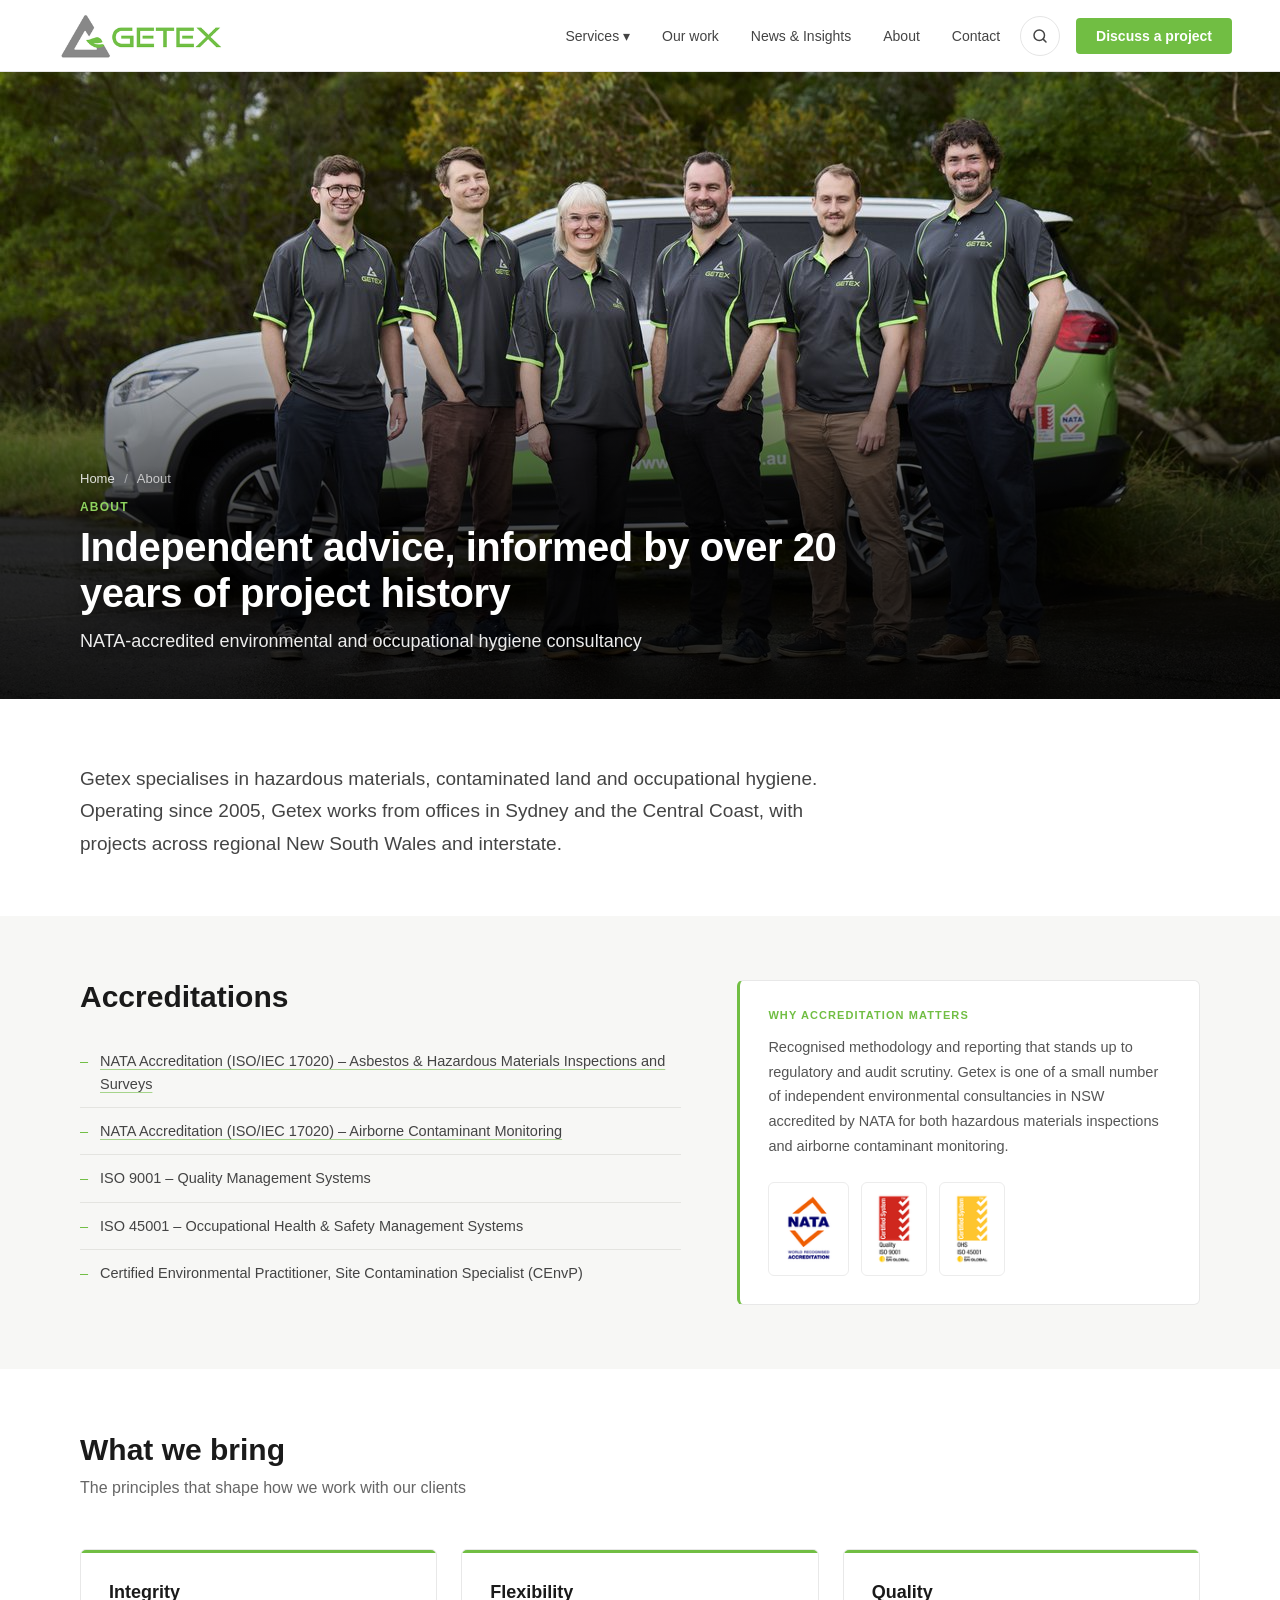
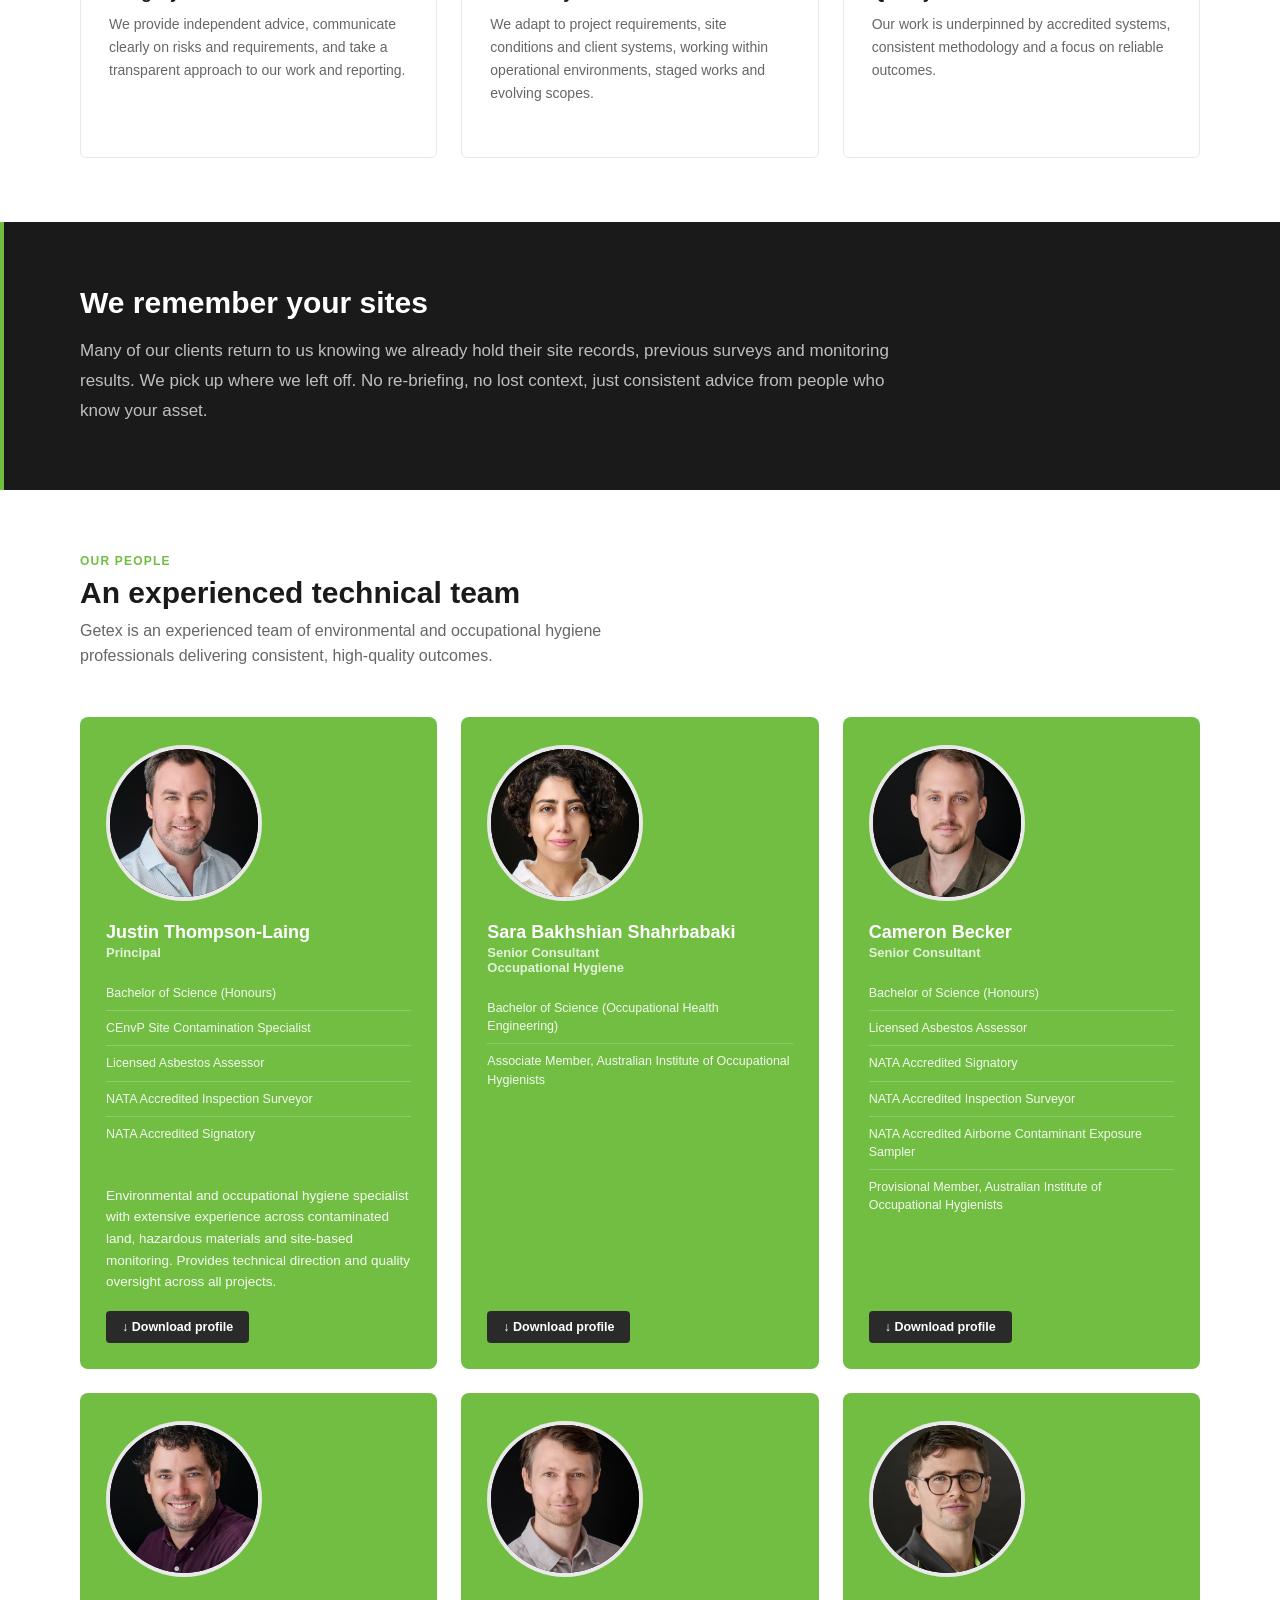
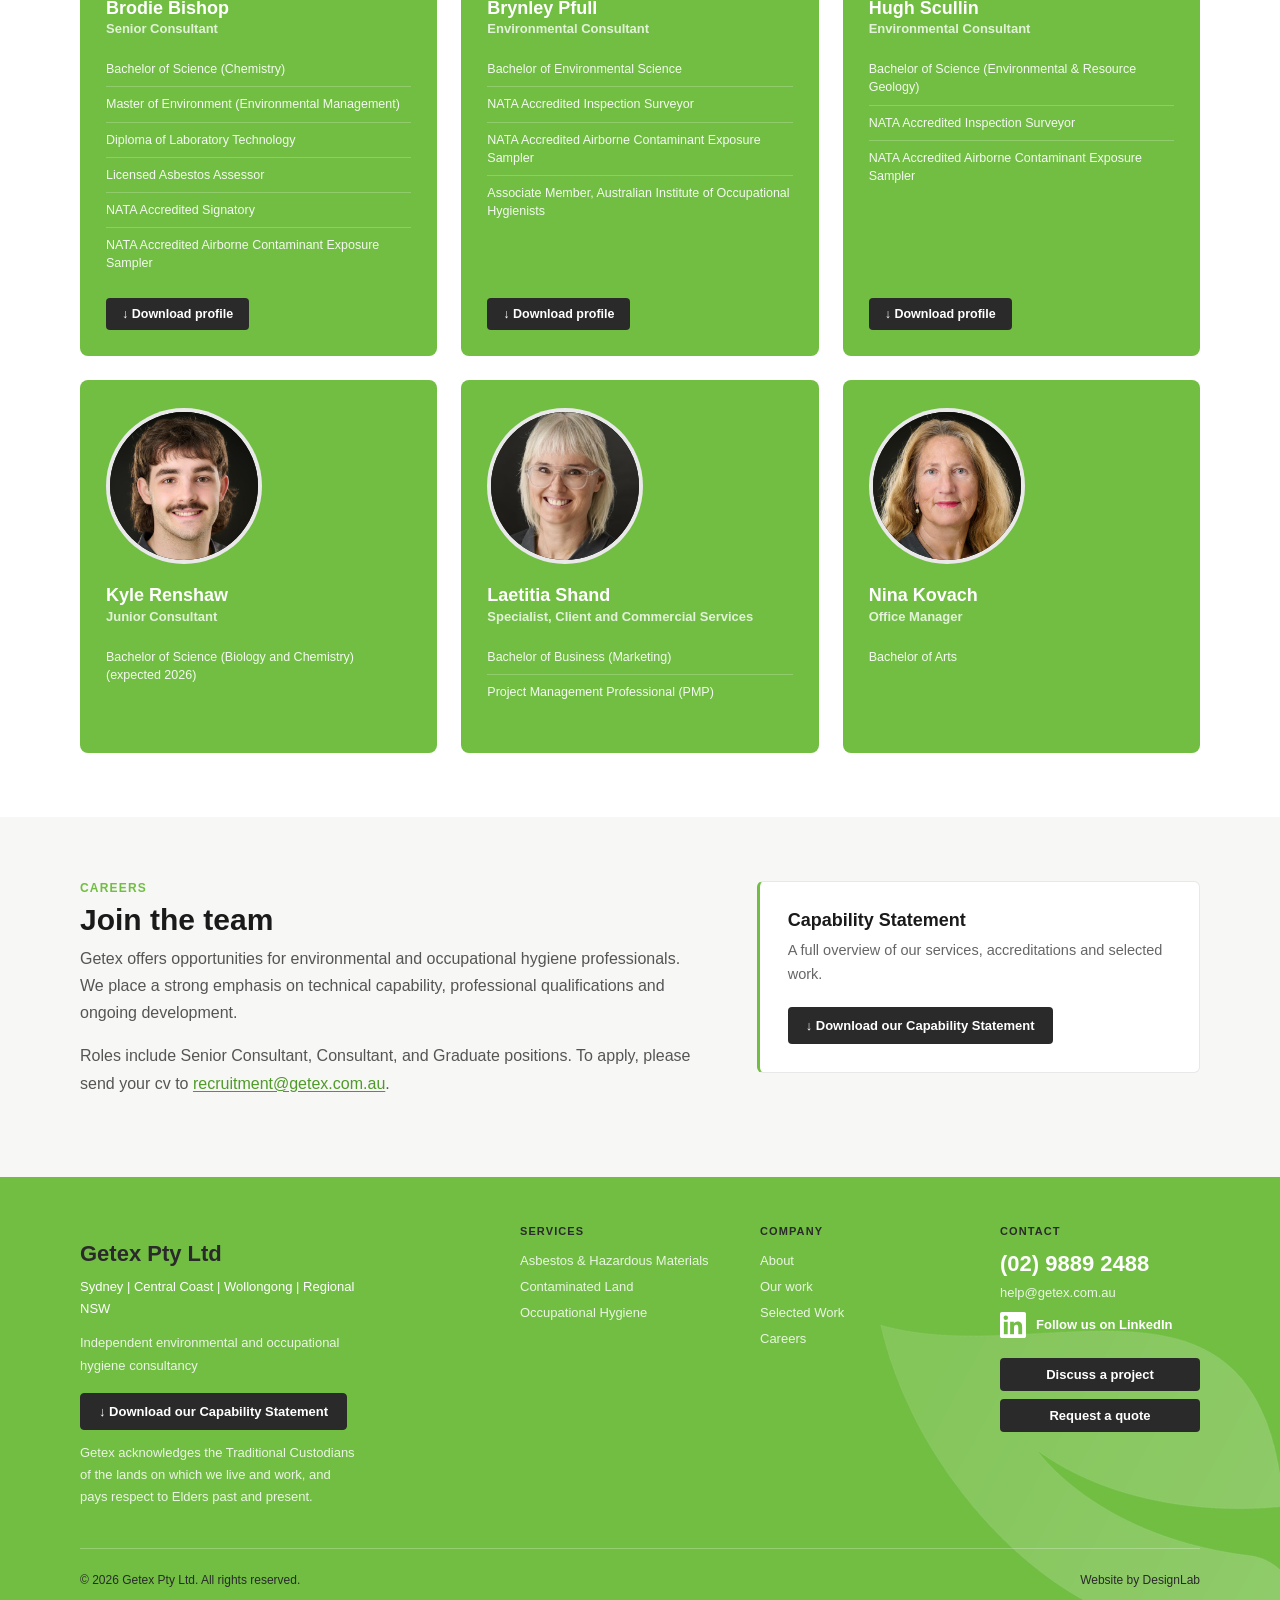
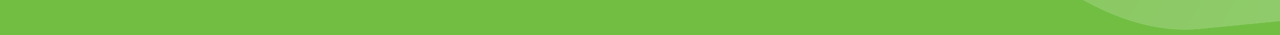
==== about/index.html @ 3c5574d6 "Rename Sectors to Our work and lead each sector with its project panels Co-Authored-By: Claude Opus " ====
<!DOCTYPE html>
<html lang="en-AU">
<head>
<meta charset="UTF-8">
<meta name="viewport" content="width=device-width, initial-scale=1.0">
<title>About Getex | Environmental Consultancy Since 2005</title>
<meta name="description" content="Getex is a NATA and ISO accredited environmental and occupational hygiene consultancy operating since 2005, with offices in Sydney and the Central Coast.">
<link rel="canonical" href="https://www.getex.com.au/about/">

<!-- GOOGLE TAG MANAGER (container per SEO Guide v2)
     NOTE: not yet present on index.html — needs adding site-wide. -->
<script>(function(w,d,s,l,i){w[l]=w[l]||[];w[l].push({'gtm.start':
new Date().getTime(),event:'gtm.js'});var f=d.getElementsByTagName(s)[0],
j=d.createElement(s),dl=l!='dataLayer'?'&l='+l:'';j.async=true;j.src=
'https://www.googletagmanager.com/gtm.js?id='+i+dl;f.parentNode.insertBefore(j,f);
})(window,document,'script','dataLayer','GTM-NHXZ4Z6D');</script>

<!-- OPEN GRAPH -->
<meta property="og:type" content="website">
<meta property="og:title" content="About Getex | Environmental Consultancy Since 2005">
<meta property="og:description" content="Getex is a NATA and ISO accredited environmental and occupational hygiene consultancy operating since 2005, with offices in Sydney and the Central Coast.">
<meta property="og:url" content="https://www.getex.com.au/about/">
<meta property="og:image" content="https://www.getex.com.au/images/about-team-og.jpg">

<link rel="stylesheet" href="../css/styles.css">

<!-- LOCALBUSINESS SCHEMA (site-wide, per SEO Guide v2) -->
<script type="application/ld+json">
{
  "@context": "https://schema.org",
  "@type": "ProfessionalService",
  "name": "Getex Pty Ltd",
  "url": "https://www.getex.com.au/",
  "telephone": "+61298892488",
  "email": "help@getex.com.au",
  "foundingDate": "2005",
  "address": {
    "@type": "PostalAddress",
    "streetAddress": "Suite G03, Building 2, Pymble Corporate Centre, 20 Bridge Street",
    "addressLocality": "Pymble",
    "addressRegion": "NSW",
    "postalCode": "2073",
    "addressCountry": "AU"
  },
  "areaServed": ["Sydney", "Central Coast", "Wollongong", "Regional NSW"]
}
</script>

<!-- BREADCRUMB SCHEMA: Home > About -->
<script type="application/ld+json">
{
  "@context": "https://schema.org",
  "@type": "BreadcrumbList",
  "itemListElement": [
    { "@type": "ListItem", "position": 1, "name": "Home", "item": "https://www.getex.com.au/" },
    { "@type": "ListItem", "position": 2, "name": "About", "item": "https://www.getex.com.au/about/" }
  ]
}
</script>

<!-- PERSON SCHEMA — Justin Thompson-Laing (required by SEO Guide v2) -->
<script type="application/ld+json">
{
  "@context": "https://schema.org",
  "@type": "Person",
  "name": "Justin Thompson-Laing",
  "jobTitle": "Principal",
  "image": "https://www.getex.com.au/images/team-justin.jpg",
  "worksFor": { "@type": "ProfessionalService", "name": "Getex Pty Ltd", "url": "https://www.getex.com.au/" },
  "url": "https://www.getex.com.au/about/#justin-thompson-laing",
  "hasCredential": [
    "Bachelor of Science (Honours)",
    "CEnvP Site Contamination Specialist",
    "Licensed Asbestos Assessor",
    "NATA Accredited Inspection Surveyor",
    "NATA Accredited Signatory"
  ]
}
</script>
</head>
<body>

<!-- GTM (noscript) -->
<noscript><iframe src="https://www.googletagmanager.com/ns.html?id=GTM-NHXZ4Z6D"
height="0" width="0" style="display:none;visibility:hidden"></iframe></noscript>

<!-- ===== NAV (reused from index.html) ===== -->
<nav>
  <div class="logo-area">
    <a href="../index.html"><img src="../images/getex-logo.png" alt="Getex" style="height:66px;width:auto;display:block;"></a>
  </div>
  <ul>
    <li class="nav-services">
      <a href="../services/">Services <span class="nav-caret" aria-hidden="true">&#9662;</span></a>
      <div class="dropdown">
        <div class="dropdown-section">
          <div class="dropdown-section-title">Asbestos &amp; Hazardous Materials</div>
          <a class="dropdown-item" href="../services/#asbestos-surveys">Asbestos surveys and registers</a>
          <a class="dropdown-item" href="../services/#licensed-asbestos-assessor">Licensed Asbestos Assessor services</a>
          <a class="dropdown-item" href="../services/#asbestos-air-monitoring">Air monitoring and clearance</a>
          <a class="dropdown-item" href="../services/#hazardous-materials-surveys">Hazardous materials surveys</a>
          <a class="dropdown-item" href="../services/#asbestos-in-soil">Asbestos in soil</a>
        </div>
        <hr class="dropdown-divider">
        <div class="dropdown-section">
          <div class="dropdown-section-title">Contaminated Land</div>
          <a class="dropdown-item" href="../services/#site-investigations">Preliminary and Detailed Site Investigations (PSI/DSI)</a>
          <a class="dropdown-item" href="../services/#site-contamination-assessments">Site contamination assessments</a>
          <a class="dropdown-item" href="../services/#waste-classification">Waste classification</a>
          <a class="dropdown-item" href="../services/#remedial-action-plans">Remedial Action Plans</a>
          <a class="dropdown-item" href="../services/#ust-removal-validation">Underground storage tank (UST) removal validation</a>
        </div>
        <hr class="dropdown-divider">
        <div class="dropdown-section">
          <div class="dropdown-section-title">Occupational Hygiene</div>
          <a class="dropdown-item" href="../services/#exposure-monitoring">Occupational exposure monitoring</a>
          <a class="dropdown-item" href="../services/#silica-dust-monitoring">Silica dust monitoring</a>
          <a class="dropdown-item" href="../services/#air-quality-assessments">Air quality assessments</a>
          <a class="dropdown-item" href="../services/#mould-investigations">Mould investigations</a>
          <a class="dropdown-item" href="../services/#noise-assessment">Noise assessment</a>
          <a class="dropdown-item" href="../services/#lighting-assessment">Lighting assessment</a>
        </div>
        <hr class="dropdown-divider">
        <div class="dropdown-section">
          <a class="dropdown-section-title dropdown-section-link" href="../services/#training">Training</a>
        </div>
      </div>
    </li>
    <li><a href="../sectors/">Our work</a></li>
    <li><a href="../news/">News &amp; Insights</a></li><!-- TODO: not in Draft 3 site structure -->
    <li><a href="index.html" aria-current="page">About</a></li>
    <li><a href="../contact/">Contact</a></li><!-- TODO: page not yet built -->
  </ul>
  <button type="button" class="nav-search-btn" aria-label="Search the site" aria-controls="site-search" aria-expanded="false">
    <svg viewBox="0 0 24 24" aria-hidden="true"><circle cx="11" cy="11" r="7"/><path d="m20 20-3.5-3.5"/></svg>
  </button>
  <a href="../contact/" class="nav-cta">Discuss a project</a>
</nav>

<!-- ===== HEADER — the Getex team with a branded vehicle, heading overlaid.
     The six faces run across the middle of the shot, so the heading sits in
     the lower-left over a dark gradient (legs and car park), clear of faces.
     On phones the band is too short for text, so the heading drops beneath it. -->
<header class="hero-band hero-band--team">
  <img src="../images/about-team-1920.jpg"
       srcset="../images/about-team-800.jpg 800w, ../images/about-team-1280.jpg 1280w, ../images/about-team-1920.jpg 1920w, ../images/about-team-2880.jpg 2880w"
       sizes="100vw" width="2880" height="1411" fetchpriority="high"
       alt="The Getex team of six in branded polo shirts, standing in front of a Getex vehicle">
  <div class="hero-band-text">
    <nav class="breadcrumb" aria-label="Breadcrumb">
      <a href="../index.html">Home</a> <span aria-hidden="true">/</span> <span aria-current="page">About</span>
    </nav>
    <div class="section-label">About</div>
    <h1>Independent advice, informed by over 20 years of project history</h1>
    <p>NATA-accredited environmental and occupational hygiene consultancy</p>
  </div>
</header>

<!-- ===== INTRO ===== -->
<section class="about-intro">
  <div class="about-intro-inner">
    <p>Getex specialises in hazardous materials, contaminated land and occupational hygiene. Operating since 2005, Getex works from offices in Sydney and the Central Coast, with projects across regional New South Wales and interstate.</p>
  </div>
</section>

<!-- ===== ACCREDITATIONS ===== -->
<section class="accred-detail" id="accreditations">
  <div class="accred-detail-inner">
    <div class="accred-detail-left">
      <h2 class="section-title">Accreditations</h2>
      <ul class="accred-list">
        <li><a href="https://nata.com.au/accredited-organisation/getex-pty-limited-15404-22310/" target="_blank" rel="noopener" aria-label="NATA Accreditation (ISO/IEC 17020), Asbestos and Hazardous Materials Inspections and Surveys: view our NATA register entry (opens in a new tab)">NATA Accreditation (ISO/IEC 17020) &ndash; Asbestos &amp; Hazardous Materials Inspections and Surveys</a></li>
        <li><a href="https://nata.com.au/accredited-organisation/getex-pty-limited-15404-22310/" target="_blank" rel="noopener" aria-label="NATA Accreditation (ISO/IEC 17020), Airborne Contaminant Monitoring: view our NATA register entry (opens in a new tab)">NATA Accreditation (ISO/IEC 17020) &ndash; Airborne Contaminant Monitoring</a></li>
        <li>ISO 9001 &ndash; Quality Management Systems</li>
        <li>ISO 45001 &ndash; Occupational Health &amp; Safety Management Systems</li>
        <li>Certified Environmental Practitioner, Site Contamination Specialist (CEnvP)</li>
      </ul>
    </div>
    <aside class="accred-detail-right">
      <h3>Why accreditation matters</h3>
      <p>Recognised methodology and reporting that stands up to regulatory and audit scrutiny. Getex is one of a small number of independent environmental consultancies in NSW accredited by NATA for both hazardous materials inspections and airborne contaminant monitoring.</p>
      <div class="accred-detail-logos">
        <a href="https://nata.com.au/accredited-organisation/getex-pty-limited-15404-22310/" target="_blank" rel="noopener" class="accred-logo-tile" aria-label="View Getex on the NATA register of accredited organisations (opens in a new tab)"><img src="../images/accred-nata.png" alt="NATA World Recognised Accreditation"></a>
        <div class="accred-logo-tile"><img src="../images/accred-iso9001.png" alt="ISO 9001 Quality Management Certified System"></div>
        <div class="accred-logo-tile"><img src="../images/accred-iso45001.png" alt="ISO 45001 OHS Management Certified System"></div>
      </div>
    </aside>
  </div>
</section>

<!-- ===== WHAT WE BRING =====
     Reuses the homepage .service-card pattern (green top rule). -->
<section class="services-strip" id="what-we-bring">
  <h2 class="section-title">What we bring</h2>
  <p class="section-sub">The principles that shape how we work with our clients</p>
  <div class="services-grid">
    <div class="service-card">
      <h3>Integrity</h3>
      <p>We provide independent advice, communicate clearly on risks and requirements, and take a transparent approach to our work and reporting.</p>
    </div>
    <div class="service-card">
      <h3>Flexibility</h3>
      <p>We adapt to project requirements, site conditions and client systems, working within operational environments, staged works and evolving scopes.</p>
    </div>
    <div class="service-card">
      <h3>Quality</h3>
      <p>Our work is underpinned by accredited systems, consistent methodology and a focus on reliable outcomes.</p>
    </div>
  </div>
</section>

<!-- ===== WE REMEMBER YOUR SITES — feature band ===== -->
<section class="feature-band">
  <div class="feature-band-inner">
    <h2>We remember your sites</h2>
    <p>Many of our clients return to us knowing we already hold their site records, previous surveys and monitoring results. We pick up where we left off. No re-briefing, no lost context, just consistent advice from people who know your asset.</p>
  </div>
</section>

<!-- ===== OUR PEOPLE =====
     Single 3-column grid, two rows of three. Group headings removed:
     each card's role line carries that information, and this matches the
     Capability Statement's layout (pp.8-9), which runs the same six people
     in the same order. `grid-auto-rows: 1fr` keeps both rows equal height,
     and the profile button is pinned to the card foot. -->
<section class="people" id="our-people">
  <div class="section-label">Our people</div>
  <h2 class="section-title">An experienced technical team</h2>
  <p class="section-sub">Getex is an experienced team of environmental and occupational hygiene professionals delivering consistent, high-quality outcomes.</p>

  <div class="people-grid">

    <article class="person-card" id="justin-thompson-laing">
      <img class="person-photo" src="../images/team-justin.jpg" alt="Justin Thompson-Laing, Principal at Getex">
      <div class="person-name">Justin Thompson-Laing</div>
      <div class="person-role">Principal</div>
      <ul class="person-creds">
        <li>Bachelor of Science (Honours)</li>
        <li>CEnvP Site Contamination Specialist</li>
        <li>Licensed Asbestos Assessor</li>
        <li>NATA Accredited Inspection Surveyor</li>
        <li>NATA Accredited Signatory</li>
      </ul>
      <p class="person-bio">Environmental and occupational hygiene specialist with extensive experience across contaminated land, hazardous materials and site-based monitoring. Provides technical direction and quality oversight across all projects.</p>
      <a href="../downloads/Getex-Profile-Justin-Thompson-Laing.pdf" class="person-link" target="_blank" rel="noopener" aria-label="Download Justin Thompson-Laing's profile (PDF, 548 KB)">&#8595; Download profile</a>
    </article>

    <article class="person-card">
      <img class="person-photo" src="../images/team-sara.jpg" alt="Sara Bakhshian Shahrbabaki, Senior Consultant at Getex">
      <div class="person-name">Sara Bakhshian Shahrbabaki</div>
      <div class="person-role">Senior Consultant<br>Occupational Hygiene</div>
      <ul class="person-creds">
        <li>Bachelor of Science (Occupational Health Engineering)</li>
        <li>Associate Member, Australian Institute of Occupational Hygienists</li>
      </ul>
      <a href="../downloads/Getex-Profile-Sara-Bakhshian-Shahrbabaki.pdf" class="person-link" target="_blank" rel="noopener" aria-label="Download Sara Bakhshian Shahrbabaki's profile (PDF, 577 KB)">&#8595; Download profile</a>
    </article>

    <article class="person-card">
      <img class="person-photo" src="../images/team-cameron.jpg" alt="Cameron Becker, Senior Consultant at Getex">
      <div class="person-name">Cameron Becker</div>
      <div class="person-role">Senior Consultant</div>
      <ul class="person-creds">
        <li>Bachelor of Science (Honours)</li>
        <li>Licensed Asbestos Assessor</li>
        <li>NATA Accredited Signatory</li>
        <li>NATA Accredited Inspection Surveyor</li>
        <li>NATA Accredited Airborne Contaminant Exposure Sampler</li>
        <li>Provisional Member, Australian Institute of Occupational Hygienists</li>
      </ul>
      <a href="../downloads/Getex-Profile-Cameron-Becker.pdf" class="person-link" target="_blank" rel="noopener" aria-label="Download Cameron Becker's profile (PDF, 601 KB)">&#8595; Download profile</a>
    </article>

    <article class="person-card">
      <img class="person-photo" src="../images/team-brodie.jpg" alt="Brodie Bishop, Senior Consultant at Getex">
      <div class="person-name">Brodie Bishop</div>
      <div class="person-role">Senior Consultant</div>
      <ul class="person-creds">
        <li>Bachelor of Science (Chemistry)</li>
        <li>Master of Environment (Environmental Management)</li>
        <li>Diploma of Laboratory Technology</li>
        <li>Licensed Asbestos Assessor</li>
        <li>NATA Accredited Signatory</li>
        <li>NATA Accredited Airborne Contaminant Exposure Sampler</li>
      </ul>
      <a href="../downloads/Getex-Profile-Brodie-Bishop.pdf" class="person-link" target="_blank" rel="noopener" aria-label="Download Brodie Bishop's profile (PDF, 1,884 KB)">&#8595; Download profile</a>
    </article>

    <article class="person-card">
      <img class="person-photo" src="../images/team-brynley.jpg" alt="Brynley Pfull, Environmental Consultant at Getex">
      <div class="person-name">Brynley Pfull</div>
      <div class="person-role">Environmental Consultant</div>
      <ul class="person-creds">
        <li>Bachelor of Environmental Science</li>
        <li>NATA Accredited Inspection Surveyor</li>
        <li>NATA Accredited Airborne Contaminant Exposure Sampler</li>
        <li>Associate Member, Australian Institute of Occupational Hygienists</li>
      </ul>
      <a href="../downloads/Getex-Profile-Brynley-Pfull.pdf" class="person-link" target="_blank" rel="noopener" aria-label="Download Brynley Pfull's profile (PDF, 769 KB)">&#8595; Download profile</a>
    </article>

    <article class="person-card">
      <img class="person-photo" src="../images/team-hugh.jpg" alt="Hugh Scullin, Environmental Consultant at Getex">
      <div class="person-name">Hugh Scullin</div>
      <div class="person-role">Environmental Consultant</div>
      <ul class="person-creds">
        <li>Bachelor of Science (Environmental &amp; Resource Geology)</li>
        <li>NATA Accredited Inspection Surveyor</li>
        <li>NATA Accredited Airborne Contaminant Exposure Sampler</li>
      </ul>
      <a href="../downloads/Getex-Profile-Hugh-Scullin.pdf" class="person-link" target="_blank" rel="noopener" aria-label="Download Hugh Scullin's profile (PDF, 657 KB)">&#8595; Download profile</a>
    </article>

    <article class="person-card">
      <img class="person-photo" src="../images/team-kyle.jpg" alt="Kyle Renshaw, Junior Consultant at Getex">
      <div class="person-name">Kyle Renshaw</div>
      <div class="person-role">Junior Consultant</div>
      <ul class="person-creds">
        <li>Bachelor of Science (Biology and Chemistry) (expected 2026)</li>
      </ul>
    </article>

    <article class="person-card">
      <img class="person-photo" src="../images/team-laetitia.jpg" alt="Laetitia Shand, Specialist, Client and Commercial Services at Getex">
      <div class="person-name">Laetitia Shand</div>
      <div class="person-role">Specialist, Client and Commercial Services</div>
      <ul class="person-creds">
        <li>Bachelor of Business (Marketing)</li>
        <li>Project Management Professional (PMP)</li>
      </ul>
    </article>

    <article class="person-card">
      <img class="person-photo" src="../images/team-nina.jpg" alt="Nina Kovach, Office Manager at Getex">
      <div class="person-name">Nina Kovach</div>
      <div class="person-role">Office Manager</div>
      <ul class="person-creds">
        <li>Bachelor of Arts</li>
      </ul>
    </article>

  </div>
</section>

<!-- ===== CAREERS ===== -->
<section class="careers" id="careers">
  <div class="careers-inner">
    <div class="careers-left">
      <div class="section-label">Careers</div>
      <h2 class="section-title">Join the team</h2>
      <p>Getex offers opportunities for environmental and occupational hygiene professionals. We place a strong emphasis on technical capability, professional qualifications and ongoing development.</p>
      <p>Roles include Senior Consultant, Consultant, and Graduate positions. To apply, please send your cv to <a href="mailto:recruitment@getex.com.au" class="inline-link">recruitment@getex.com.au</a>.</p>
    </div>
    <aside class="careers-right">
      <h3>Capability Statement</h3>
      <p>A full overview of our services, accreditations and selected work.</p>
      <a href="../downloads/Getex-Capability-Statement-2026.pdf" target="_blank" rel="noopener"
         class="btn-dark" aria-label="Download our Capability Statement (PDF, 2.4 MB)">&#8595; Download our Capability Statement</a>
    </aside>
  </div>
</section>

<!-- ===== FOOTER (reused from index.html — Hero B, with leaf motif) ===== -->
<footer>
  <img src="../images/leaf-motif.png" alt="" style="position:absolute;bottom:-80px;right:-60px;width:520px;height:auto;opacity:0.25;pointer-events:none;transform:rotate(-8deg);z-index:0;">
  <div class="footer-inner" style="position:relative;z-index:1;">
    <div class="footer-brand">
      <p style="margin-top:10px;"><strong style="color:#2a2a2a;font-weight:700;font-size:22px;">Getex Pty Ltd</strong></p>
      <p style="margin-top:4px;font-size:13px;color:#fff;">Sydney | Central Coast | Wollongong | Regional NSW</p>
      <p style="margin-top:12px;font-size:13px;color:rgba(255,255,255,0.85);">Independent environmental and occupational hygiene consultancy</p>
      <a href="../downloads/Getex-Capability-Statement-2026.pdf" target="_blank" rel="noopener" aria-label="Download our Capability Statement (PDF, 2.4 MB)" style="display:inline-block;margin-top:16px;background:#2a2a2a;border:1px solid #2a2a2a;color:#fff;font-size:13px;font-weight:600;padding:10px 18px;border-radius:4px;text-decoration:none;">&#8595; Download our Capability Statement</a>
      <p style="margin-top:12px;font-size:13px;color:rgba(255,255,255,0.85);">Getex acknowledges the Traditional Custodians of the lands on which we live and work, and pays respect to Elders past and present.</p>
    </div>
    <div>
      <h5>Services</h5>
      <ul>
        <li><a href="../services/#asbestos">Asbestos &amp; Hazardous Materials</a></li>
        <li><a href="../services/#contaminated-land">Contaminated Land</a></li>
        <li><a href="../services/#occupational-hygiene">Occupational Hygiene</a></li>
      </ul>
    </div>
    <div>
      <h5>Company</h5>
      <ul>
        <li><a href="index.html">About</a></li>
        <li><a href="../sectors/">Our work</a></li>
        <li><a href="../index.html#selected-work">Selected Work</a></li>
        <li><a href="#careers">Careers</a></li>
      </ul>
    </div>
    <div>
      <h5>Contact</h5>
      <a href="tel:+61298892488" style="display:block;font-size:22px;font-weight:700;color:#fff;text-decoration:none;margin-bottom:8px;">(02) 9889 2488</a>
      <a href="mailto:help@getex.com.au" style="display:block;font-size:13px;color:rgba(255,255,255,0.85);text-decoration:none;margin-bottom:12px;">help@getex.com.au</a>
      <a class="footer-social" href="https://www.linkedin.com/company/getex-pty-ltd-aus/" target="_blank" rel="noopener" aria-label="Getex on LinkedIn (opens in a new tab)">
        <svg viewBox="0 0 24 24" aria-hidden="true"><path d="M20.45 20.45h-3.55v-5.57c0-1.33-.03-3.04-1.85-3.04-1.85 0-2.14 1.45-2.14 2.94v5.67H9.35V9h3.41v1.56h.05c.48-.9 1.64-1.85 3.37-1.85 3.6 0 4.27 2.37 4.27 5.46v6.28zM5.34 7.43a2.06 2.06 0 1 1 0-4.12 2.06 2.06 0 0 1 0 4.12zM7.12 20.45H3.56V9h3.56v11.45zM22.22 0H1.77C.79 0 0 .77 0 1.73v20.54C0 23.23.79 24 1.77 24h20.45c.98 0 1.78-.77 1.78-1.73V1.73C24 .77 23.2 0 22.22 0z"/></svg>
        <span>Follow us on LinkedIn</span>
      </a>
      <div style="display:flex;flex-direction:column;gap:8px;">
        <a href="../contact/" style="display:inline-block;background:#2a2a2a;color:#fff;font-size:13px;font-weight:600;padding:9px 16px;border-radius:4px;text-decoration:none;text-align:center;">Discuss a project</a>
        <a href="../contact/" style="display:inline-block;background:#2a2a2a;color:#fff;font-size:13px;font-weight:600;padding:9px 16px;border-radius:4px;text-decoration:none;text-align:center;">Request a quote</a>
      </div>
    </div>
  </div>
  <div class="footer-bottom">
    <p>&copy; 2026 Getex Pty Ltd. All rights reserved.</p>
    <p>Website by DesignLab</p>
  </div>
</footer>

<script src="../js/nav.js"></script>
<script src="../js/search-index.js"></script>
<script src="../js/search.js"></script>
</body>
</html>
---- css/styles.css ----
* { margin: 0; padding: 0; box-sizing: border-box; }
body { font-family: -apple-system, BlinkMacSystemFont, 'Segoe UI', Arial, sans-serif; background: #f5f5f5; color: #1a1a1a; }

/* NAV */
nav { background: #fff; border-bottom: 1px solid #e5e5e5; padding: 0 48px; display: flex; align-items: center; justify-content: space-between; height: 72px; position: sticky; top: 0; z-index: 100; }
.logo-area { display: flex; align-items: center; gap: 10px; }

nav ul { display: flex; gap: 32px; list-style: none; margin-left: auto; margin-right: 40px; }
nav ul li a { font-size: 14px; color: #444; text-decoration: none; font-weight: 500; }
nav ul li a:hover { color: #71BE43; }
.nav-cta { background: #71BE43; color: #fff; padding: 10px 20px; border-radius: 4px; font-size: 14px; font-weight: 600; text-decoration: none; }
.nav-services { position: relative; }
.nav-services:hover .dropdown { display: block; }
.dropdown { display: none; position: absolute; top: 100%; left: 0; background: #fff; border: 1px solid #e5e5e5; border-radius: 4px; padding: 16px 0; min-width: 340px; box-shadow: 0 8px 24px rgba(0,0,0,0.08); z-index: 200; }
.dropdown-section { padding: 4px 0; }
.dropdown-section-title { font-size: 11px; font-weight: 700; color: #71BE43; text-transform: uppercase; letter-spacing: 0.08em; padding: 8px 20px 4px; }
.dropdown-item { display: block; font-size: 13px; color: #555; padding: 5px 20px 5px 28px; text-decoration: none; }
.dropdown-item:hover { color: #71BE43; background: #f7fdf2; }
.dropdown-divider { border: none; border-top: 1px solid #f0f0f0; margin: 6px 0; }

/* HERO */
.hero { position: relative; height: 580px; overflow: hidden; }
.hero-img { width: 100%; height: 100%; object-fit: cover; object-position: center 55%; }
.hero-overlay { position: absolute; inset: 0; background: linear-gradient(to right, rgba(0,0,0,0.58) 0%, rgba(0,0,0,0.25) 60%, rgba(0,0,0,0) 100%); }
.hero-content { position: absolute; inset: 0; display: flex; flex-direction: column; justify-content: center; padding: 0 80px; max-width: 680px; }
.hero-content h1 { font-size: 40px; font-weight: 700; color: #fff; line-height: 1.2; margin-bottom: 16px; letter-spacing: -0.5px; }
.hero-content p { font-size: 17px; color: rgba(255,255,255,0.88); line-height: 1.6; margin-bottom: 32px; max-width: 480px; }
.hero-buttons { display: flex; gap: 12px; }
.btn-primary { background: #71BE43; color: #fff; padding: 14px 28px; border-radius: 4px; font-size: 15px; font-weight: 600; text-decoration: none; }
.btn-outline { border: 2px solid rgba(255,255,255,0.8); color: #fff; padding: 12px 28px; border-radius: 4px; font-size: 15px; font-weight: 600; text-decoration: none; }

/* SERVICES */
.services-strip { background: #fff; padding: 64px 80px; }
.section-label { font-size: 12px; font-weight: 700; color: #71BE43; text-transform: uppercase; letter-spacing: 0.1em; margin-bottom: 8px; }
.section-title { font-size: 30px; font-weight: 700; color: #1a1a1a; margin-bottom: 8px; }
.section-sub { font-size: 16px; color: #666; margin-bottom: 48px; max-width: 560px; line-height: 1.6; }
.services-grid { display: grid; grid-template-columns: repeat(3, 1fr); gap: 24px; }
.service-card { border: 1px solid #e8e8e8; border-radius: 6px; padding: 32px 28px; position: relative; overflow: hidden; transition: border-color 0.2s; }
.service-card:hover { border-color: #71BE43; }
.service-card::before { content: ''; position: absolute; top: 0; left: 0; right: 0; height: 3px; background: #71BE43; }
.service-icon { width: 40px; height: 40px; background: #f0fae6; border-radius: 6px; display: flex; align-items: center; justify-content: center; margin-bottom: 16px; }
.service-icon span { font-size: 20px; }
.service-card h3 { font-size: 18px; font-weight: 700; color: #1a1a1a; margin-bottom: 10px; }
.service-card p { font-size: 14px; color: #666; line-height: 1.65; margin-bottom: 20px; }
.service-list { list-style: none; padding: 0; }
.service-list li { font-size: 13px; color: #555; padding: 4px 0; padding-left: 14px; position: relative; }
.service-list li::before { content: '–'; position: absolute; left: 0; color: #71BE43; }
.asbestos-list li::before { color: #fff; }
.contaminated-list li::before { color: #fff; }
.occupational-list li::before { color: #fff; }
.service-link { display: inline-flex; align-items: center; gap: 4px; font-size: 13px; font-weight: 600; color: #71BE43; text-decoration: none; margin-top: 20px; }

/* SECTORS */
.sectors { background: #f7f7f5; padding: 64px 80px; }
.sectors-inner { display: grid; grid-template-columns: 1fr 1fr; gap: 64px; align-items: start; }
.sectors-left h2 { font-size: 30px; font-weight: 700; color: #1a1a1a; margin-bottom: 12px; }
.sectors-left p { font-size: 16px; color: #666; line-height: 1.65; margin-bottom: 32px; }
.sector-tags { display: flex; flex-direction: column; gap: 10px; }
.sector-tag { display: flex; align-items: center; gap: 12px; font-size: 15px; font-weight: 500; color: #333; padding: 14px 16px; background: #fff; border-radius: 4px; border: 1px solid #e8e8e8; }
.sector-tag span.dot { width: 8px; height: 8px; border-radius: 50%; background: #71BE43; flex-shrink: 0; }
.sectors-right { display: grid; grid-template-columns: 1fr 1fr; gap: 12px; }
.sector-photo { border-radius: 6px; overflow: hidden; }
.sector-photo img { width: 100%; height: 200px; object-fit: cover; display: block; }
.sector-photo.tall img { height: 412px; }

/* SELECTED WORK */
.work { background: #fff; padding: 64px 80px; }
.work-grid { display: grid; grid-template-columns: repeat(3, 1fr); gap: 20px; margin-top: 40px; }
.work-card { background: #f7fdf2; border-radius: 6px; padding: 24px; border-left: 3px solid #71BE43; }
.work-card .client { font-size: 15px; font-weight: 800; color: #1a1a1a; margin-bottom: 6px; line-height: 1.3; }
.work-card .client .client-project { display: block; font-size: 13px; font-weight: 600; color: #555; margin-top: 2px; }
.work-card h4 { font-size: 13px; font-weight: 600; color: #71BE43; margin-bottom: 8px; line-height: 1.4; }
.work-card p { font-size: 12.5px; color: #888; line-height: 1.6; font-weight: 400; }

/* ACCREDITATIONS */
.accred { background: #1a1a1a; padding: 48px 80px; display: flex; align-items: center; justify-content: space-between; gap: 40px; }
.accred-left { max-width: 480px; }
.accred-left h3 { font-size: 22px; font-weight: 700; color: #fff; margin-bottom: 8px; }
.accred-left p { font-size: 15px; color: rgba(255,255,255,0.65); line-height: 1.6; }
.accred-badges { display: flex; gap: 20px; align-items: center; flex-wrap: wrap; }
.accred-badge { background: rgba(255,255,255,0.08); border: 1px solid rgba(255,255,255,0.15); border-radius: 6px; padding: 12px 20px; text-align: center; }
.accred-badge .badge-title { font-size: 11px; font-weight: 700; color: #71BE43; text-transform: uppercase; letter-spacing: 0.08em; }
.accred-badge .badge-sub { font-size: 12px; color: rgba(255,255,255,0.85); margin-top: 2px; }

/* FOOTER */
footer { background: #71BE43; padding: 48px 80px; position: relative; overflow: hidden; }
.footer-inner { display: grid; grid-template-columns: 2fr 1fr 1fr 1fr; gap: 40px; }
.footer-brand p { font-size: 13px; color: rgba(255,255,255,0.5); line-height: 1.7; margin-top: 12px; max-width: 280px; }
footer h5 { font-size: 11px; font-weight: 700; color: #2a2a2a; text-transform: uppercase; letter-spacing: 0.1em; margin-bottom: 14px; }
footer ul { list-style: none; }
footer ul li { margin-bottom: 8px; }
footer ul li a { font-size: 13px; color: rgba(255,255,255,0.85); text-decoration: none; }
.footer-bottom { margin-top: 40px; padding-top: 24px; border-top: 1px solid rgba(255,255,255,0.25); display: flex; justify-content: space-between; align-items: center; position: relative; z-index: 1; }
.footer-bottom p { font-size: 12px; color: #2a2a2a; }
/* ============================================================
   INNER PAGE COMPONENTS
   Added for /services/. Reusable across Sectors, About, Contact
   and the VENM page. Uses the existing tokens only.
   ============================================================ */

/* PAGE HEADER — inner-page replacement for the homepage photo hero */
.page-header { background: #fff; padding: 56px 80px 64px; border-bottom: 1px solid #e8e8e8; }

/* Scoped reset — the global `nav {}` rule would otherwise make this a
   sticky 72px flex bar with a border. */
nav.breadcrumb { display: block; position: static; height: auto; padding: 0;
  background: none; border-bottom: none; z-index: auto; font-size: 13px;
  color: #888; margin-bottom: 24px; }
.breadcrumb a { color: #666; text-decoration: none; }
.breadcrumb a:hover { color: #71BE43; }
.breadcrumb span[aria-hidden] { margin: 0 6px; color: #ccc; }
.page-header h1 { font-size: 40px; font-weight: 700; color: #1a1a1a; line-height: 1.2; letter-spacing: -0.5px; max-width: 780px; margin-bottom: 20px; }
.page-header-intro { font-size: 17px; color: #666; line-height: 1.65; max-width: 620px; }

/* SERVICE DETAIL — one block per service; duplicate and swap content */
.service-detail { background: #fff; padding: 64px 80px; }
.service-detail.alt { background: #f7f7f5; }
.service-detail-head { max-width: 720px; margin-bottom: 40px; }
.service-detail-head h2 { font-size: 30px; font-weight: 700; color: #1a1a1a; margin-bottom: 12px; }
.service-detail-head p { font-size: 16px; color: #666; line-height: 1.65; }
.service-detail-body { display: grid; grid-template-columns: 1.6fr 1fr; gap: 48px; align-items: start; }
.service-detail-body--single { grid-template-columns: 1fr; max-width: 720px; }
.service-detail-core h3,
.service-detail-applied h3 { font-size: 11px; font-weight: 700; color: #71BE43; text-transform: uppercase; letter-spacing: 0.1em; margin-bottom: 16px; }
.service-detail-core .service-list li { font-size: 14.5px; color: #444; padding: 7px 0 7px 18px; line-height: 1.5; }
.service-detail-core .service-list li::before { content: '–'; color: #71BE43; }
/* Dropdown items link to individual bullets: clear the sticky header and flag the bullet */
.service-detail-core .service-list li[id], .service-detail[id] { scroll-margin-top: 110px; }
.service-detail-core .service-list li:target { animation: bullet-flag 2.6s cubic-bezier(0.2,0.7,0.3,1) 1; border-radius: 4px; }
@keyframes bullet-flag { 0%, 45% { background: rgba(113,190,67,0.18); box-shadow: 0 0 0 6px rgba(113,190,67,0.18); } 100% { background: rgba(113,190,67,0); box-shadow: 0 0 0 6px rgba(113,190,67,0); } }

/* "Where this is applied" — elevated surface, sits above the section ground */
.service-detail-applied { background: #f7fdf2; border: 1px solid #e2f0d6; border-left: 3px solid #71BE43; border-radius: 6px; padding: 24px 26px; }
.service-detail.alt .service-detail-applied { background: #f7fdf2; border-color: #e2f0d6; border-left-color: #71BE43; }
.service-detail-applied ul { list-style: none; }
.service-detail-applied li { font-size: 14px; color: #555; line-height: 1.55; padding: 7px 0 7px 18px; position: relative; }
.service-detail-applied li::before { content: '–'; position: absolute; left: 0; color: #71BE43; }

.inline-link { color: #4f9a28; text-decoration: underline; text-underline-offset: 2px; }
.inline-link:hover { color: #71BE43; }

/* INTERACTIVE STATES */
a:focus-visible,
button:focus-visible { outline: 2px solid #71BE43; outline-offset: 3px; border-radius: 2px; }
.nav-cta:hover,
.btn-primary:hover { background: #63a83a; }
.nav-cta:active,
.btn-primary:active { background: #588f34; }
.btn-outline:hover { background: rgba(255,255,255,0.12); }
footer ul li a:hover,
.footer-bottom a:hover { color: #fff; text-decoration: underline; }

/* ============================================================
   RESPONSIVE
   The original stylesheet had no media queries — desktop
   rendering above 1024px is unchanged by everything below.
   ============================================================ */

@media (max-width: 1024px) {
  nav { padding: 0 32px; }
  nav ul { gap: 20px; margin-right: 20px; }
  .hero-content,
  .services-strip,
  .sectors,
  .work,
  .accred,
  .page-header,
  .service-detail,
  footer { padding-left: 40px; padding-right: 40px; }
  .services-grid,
  .work-grid { grid-template-columns: repeat(2, 1fr); }
  .sectors-inner { grid-template-columns: 1fr; gap: 40px; }
  .service-detail-body { grid-template-columns: 1fr; gap: 32px; }
  .accred { flex-direction: column; align-items: flex-start; }
  .footer-inner { grid-template-columns: 1fr 1fr; gap: 32px; }
}

@media (max-width: 768px) {
  /* Logo + CTA must fit 320px without forcing the document wider than the
     viewport — the inline height:66px on the logo needs overriding. */
  nav { height: auto; padding: 12px 24px; position: static; gap: 12px; }
  nav .logo-area img { height: 44px !important; }
  nav ul { display: none; }
  .nav-cta { padding: 9px 14px; font-size: 13px; white-space: nowrap; }
  .hero { height: auto; min-height: 460px; }
  .hero-img { position: absolute; inset: 0; }
  .hero-content { position: relative; padding: 64px 24px; max-width: none; }
  .hero-overlay { background: linear-gradient(to right, rgba(0,0,0,0.72) 0%, rgba(0,0,0,0.45) 100%); }
  .hero-content h1 { font-size: 28px; }
  .hero-content p { font-size: 16px; }
  .hero-buttons { flex-wrap: wrap; }
  .services-strip,
  .sectors,
  .work,
  .accred,
  .page-header,
  .service-detail,
  footer { padding-left: 24px; padding-right: 24px; padding-top: 44px; padding-bottom: 44px; }
  .services-grid,
  .work-grid,
  .sectors-right,
  .footer-inner { grid-template-columns: 1fr; }
  .sector-photo.tall img { height: 240px; }
  .page-header h1 { font-size: 28px; }
  .section-title,
  .sectors-left h2,
  .service-detail-head h2 { font-size: 24px; }
  .footer-bottom { flex-direction: column; align-items: flex-start; gap: 8px; }
  /* Leaf motif (Hero B) — scale down so it doesn't dominate small screens */
  footer > img[src*="leaf-motif"] { width: 300px; bottom: -50px; right: -40px; }
}

/* MOTION */
@media (prefers-reduced-motion: reduce) {
  * { animation-duration: 0.01ms !important; transition-duration: 0.01ms !important; }
}

/* ============================================================
   PAGE HERO — inner-page photo header.
   Mirrors the homepage .hero treatment (cover image, left-weighted
   dark gradient, white type) at a slightly reduced height.
   Reusable across Sectors, About and Contact.
   ============================================================ */
.page-hero { position: relative; height: 580px; overflow: hidden; }
.page-hero-img { width: 100%; height: 100%; object-fit: cover; object-position: center 62%; display: block; }
.page-hero-overlay { position: absolute; inset: 0; background: linear-gradient(to right, rgba(0,0,0,0.58) 0%, rgba(0,0,0,0.25) 60%, rgba(0,0,0,0) 100%); }
.page-hero-content { position: absolute; inset: 0; display: flex; flex-direction: column; justify-content: center; padding: 0 80px; max-width: 760px; }
.page-hero h1 { font-size: 40px; font-weight: 700; color: #fff; line-height: 1.2; letter-spacing: -0.5px; margin-bottom: 16px; }
.page-hero-intro { font-size: 17px; color: rgba(255,255,255,0.88); line-height: 1.6; max-width: 560px; }

/* Breadcrumb sitting over the image — lightened for contrast */
.page-hero nav.breadcrumb { color: rgba(255,255,255,0.7); margin-bottom: 20px; }
.page-hero nav.breadcrumb a { color: rgba(255,255,255,0.85); }
.page-hero nav.breadcrumb a:hover { color: #fff; text-decoration: underline; }
.page-hero nav.breadcrumb span[aria-hidden] { color: rgba(255,255,255,0.45); }
.page-hero .section-label { color: #8fd45f; margin-bottom: 10px; }

@media (max-width: 1024px) {
  .page-hero-content { padding: 0 40px; }
}
@media (max-width: 768px) {
  .page-hero { height: auto; min-height: 400px; }
  .page-hero-img { position: absolute; inset: 0; }
  .page-hero-overlay { background: linear-gradient(to right, rgba(0,0,0,0.74) 0%, rgba(0,0,0,0.48) 100%); }
  .page-hero-content { position: relative; padding: 56px 24px; max-width: none; }
  .page-hero h1 { font-size: 28px; }
  .page-hero-intro { font-size: 16px; }
}

/* ============================================================
   ABOUT PAGE
   Palette and type inherited from the homepage. Team-card
   treatment adapted from the Capability Statement.
   ============================================================ */

/* INTRO */
.about-intro { background: #fff; padding: 64px 80px 56px; }
.about-intro-inner { max-width: 780px; }
.about-intro-inner p { font-size: 19px; color: #444; line-height: 1.7; margin-bottom: 20px; }
.about-intro-inner p:last-child { margin-bottom: 0; }

/* WE REMEMBER YOUR SITES — dark feature band, mirrors homepage .accred ground */
.feature-band { background: #1a1a1a; padding: 64px 80px; position: relative; overflow: hidden; }
.feature-band::before { content: ''; position: absolute; top: 0; left: 0; width: 4px; height: 100%; background: #71BE43; }
.feature-band-inner { max-width: 820px; }
.feature-band-inner h2 { font-size: 30px; font-weight: 700; color: #fff; margin-bottom: 16px; }
.feature-band-inner p { font-size: 17px; color: rgba(255,255,255,0.72); line-height: 1.75; }

/* ACCREDITATIONS */
.accred-detail { background: #f7f7f5; padding: 64px 80px; }
.accred-detail-inner { display: grid; grid-template-columns: 1.3fr 1fr; gap: 56px; align-items: start; }
.accred-list { list-style: none; margin-top: 24px; }
.accred-list li { font-size: 14.5px; color: #444; line-height: 1.55; padding: 12px 0 12px 20px; border-bottom: 1px solid #e4e4e0; position: relative; }
.accred-list li:last-child { border-bottom: none; }
.accred-list li::before { content: '–'; position: absolute; left: 0; color: #71BE43; }
.accred-detail-right { background: #fff; border: 1px solid #e8e8e8; border-left: 3px solid #71BE43; border-radius: 6px; padding: 28px; }
.accred-detail-right h3 { font-size: 11px; font-weight: 700; color: #71BE43; text-transform: uppercase; letter-spacing: 0.1em; margin-bottom: 14px; }
.accred-detail-right p { font-size: 14.5px; color: #555; line-height: 1.7; }
.accred-detail-logos { display: flex; gap: 12px; align-items: center; flex-wrap: wrap; margin-top: 24px; }
.accred-logo-tile { background: #fff; border: 1px solid #ececec; border-radius: 6px; padding: 10px 14px; display: flex; align-items: center; justify-content: center; }
.accred-logo-tile img { height: 72px; width: auto; display: block; }

/* OUR PEOPLE */
.people { background: #fff; padding: 64px 80px; }
.people-group { font-size: 11px; font-weight: 700; color: #71BE43; text-transform: uppercase; letter-spacing: 0.1em; margin: 40px 0 20px; padding-bottom: 10px; border-bottom: 1px solid #ececec; }
/* Two rows of three, every card the same width and height.
   `grid-auto-rows: 1fr` equalises the two row heights. */
.people-grid { display: grid; grid-template-columns: repeat(3, 1fr); gap: 24px; }

/* Person card — green ground with circular headshot, per Capability Statement */
.person-card { display: flex; flex-direction: column; background: #71BE43; border-radius: 8px; padding: 28px 26px 26px; position: relative; overflow: hidden; }
/* 156px = 1.5x the original 104px. Source images are 480px square, so this
   still has 2x retina headroom (needs 312px). */
.person-photo { width: 156px; height: 156px; border-radius: 50%; object-fit: cover; object-position: center 20%; display: block; margin-bottom: 20px; border: 4px solid rgba(255,255,255,0.9); background: #1a1a1a; }
.person-name { font-size: 18px; font-weight: 700; color: #fff; line-height: 1.25; }
.person-role { font-size: 13px; font-weight: 600; color: rgba(255,255,255,0.8); margin-top: 2px; margin-bottom: 16px; }
.person-creds { list-style: none; }
.person-creds li { font-size: 12.5px; color: rgba(255,255,255,0.92); line-height: 1.45; padding: 8px 0; border-bottom: 1px solid rgba(255,255,255,0.22); }
.person-creds li:last-child { border-bottom: none; }
.person-bio { font-size: 13.5px; color: rgba(255,255,255,0.95); line-height: 1.6; margin-top: 16px; }
.person-link { display: inline-block; align-self: flex-start; margin-top: auto; padding-top: 9px;
  background: #2a2a2a; color: #fff; font-size: 12.5px; font-weight: 600; padding: 9px 16px;
  border-radius: 4px; text-decoration: none; }
/* Breathing room above a foot-pinned button when content is short */
.person-bio, .person-creds { margin-bottom: 18px; }
.person-link:hover { background: #1a1a1a; }

/* CAREERS */
.careers { background: #f7f7f5; padding: 64px 80px; }
.careers-inner { display: grid; grid-template-columns: 1.4fr 1fr; gap: 56px; align-items: start; }
.careers-left p { font-size: 16px; color: #555; line-height: 1.7; margin-bottom: 16px; max-width: 620px; }
.careers-right { background: #fff; border: 1px solid #e8e8e8; border-left: 3px solid #71BE43; border-radius: 6px; padding: 28px; }
.careers-right h3 { font-size: 18px; font-weight: 700; color: #1a1a1a; margin-bottom: 8px; }
.careers-right p { font-size: 14.5px; color: #666; line-height: 1.65; margin-bottom: 20px; }
.btn-dark { display: inline-block; background: #2a2a2a; color: #fff; font-size: 13px; font-weight: 600; padding: 11px 18px; border-radius: 4px; text-decoration: none; }
.btn-dark:hover { background: #1a1a1a; }

@media (max-width: 1024px) {
  .about-intro,
  .feature-band,
  .accred-detail,
  .people,
  .careers { padding-left: 40px; padding-right: 40px; }
  .accred-detail-inner,
  .careers-inner { grid-template-columns: 1fr; gap: 32px; }
  .people-grid { grid-template-columns: repeat(2, 1fr); }
}

@media (max-width: 768px) {
  .about-intro,
  .feature-band,
  .accred-detail,
  .people,
  .careers { padding-left: 24px; padding-right: 24px; padding-top: 44px; padding-bottom: 44px; }
  .about-intro-inner p { font-size: 17px; }
  .feature-band-inner h2 { font-size: 24px; }
  .feature-band-inner p { font-size: 16px; }
  /* One column: let cards take their natural height rather than all
     matching the tallest, which would waste a lot of scrolling. */
  .people-grid { grid-template-columns: 1fr; grid-auto-rows: auto; }
  .person-photo { width: 132px; height: 132px; }
}
/* ============================================================
   CONTACT PAGE
   Layering: tinted gradient ground -> elevated white form card
   -> focused field. Motion is transform/opacity only.
   ============================================================ */
.contact {
  position: relative;
  padding: 72px 80px 80px;
  background:
    radial-gradient(900px 460px at 10% -12%, rgba(113,190,67,0.13), transparent 62%),
    radial-gradient(760px 420px at 94% 6%,  rgba(113,190,67,0.09), transparent 64%),
    linear-gradient(180deg, #fbfcfa 0%, #f4f6f1 100%);
  overflow: hidden;
}
/* Grain, for depth rather than a flat wash */
.contact::before {
  content: ''; position: absolute; inset: 0; pointer-events: none; opacity: 0.55;
  background-image: url("data:image/svg+xml,%3Csvg xmlns='http://www.w3.org/2000/svg' width='140' height='140'%3E%3Cfilter id='n'%3E%3CfeTurbulence type='fractalNoise' baseFrequency='0.85' numOctaves='3' stitchTiles='stitch'/%3E%3CfeColorMatrix type='saturate' values='0'/%3E%3C/filter%3E%3Crect width='140' height='140' filter='url(%23n)' opacity='0.22'/%3E%3C/svg%3E");
}
.contact-inner { position: relative; display: grid; grid-template-columns: 1.5fr 1fr; gap: 48px; align-items: start; }

/* ---------- ELEVATED FORM CARD ---------- */
.form-card {
  position: relative; margin-top: 26px;
  background: #fff; border: 1px solid rgba(26,26,26,0.06); border-radius: 12px;
  padding: 38px 36px 34px;
  box-shadow:
    0 1px 2px rgba(26,40,16,0.05),
    0 10px 22px -8px rgba(26,40,16,0.10),
    0 28px 56px -20px rgba(65,110,35,0.16);
}
.form-card::before {
  content: ''; position: absolute; top: 0; left: 0; right: 0; height: 3px;
  border-radius: 12px 12px 0 0;
  background: linear-gradient(90deg, #71BE43 0%, #9ad46f 52%, rgba(113,190,67,0.22) 100%);
}
.enquiry-form { max-width: none; }

/* ---------- FIELDS ---------- */
.field { margin-bottom: 20px; border: none; padding: 0; }
.field-row { display: grid; grid-template-columns: 1fr 1fr; gap: 18px; }
.enquiry-form label,
.enquiry-form legend {
  display: block; font-size: 12px; font-weight: 700; color: #3b4235;
  letter-spacing: 0.04em; text-transform: uppercase; margin-bottom: 8px; padding: 0;
  transition: color 0.18s ease;
}
/* Active field announces itself */
.field:focus-within > label,
.enquiry-type:focus-within > legend { color: #4f9a28; }
.req { color: #71BE43; }

.enquiry-form input[type="text"],
.enquiry-form input[type="email"],
.enquiry-form input[type="tel"],
.enquiry-form textarea {
  width: 100%; font-family: inherit; font-size: 15px; color: #1a1a1a;
  background: #f7f9f5; border: 1px solid #e2e7dc; border-radius: 8px;
  padding: 13px 15px;
  transition: background-color 0.18s ease, border-color 0.18s ease, box-shadow 0.18s ease;
}
.enquiry-form textarea { resize: vertical; min-height: 136px; line-height: 1.6; }
.enquiry-form input::placeholder,
.enquiry-form textarea::placeholder { color: #9aa392; }
.enquiry-form input:hover,
.enquiry-form textarea:hover { border-color: #c9d3bd; background: #f4f7f0; }
.enquiry-form input:focus,
.enquiry-form textarea:focus {
  outline: none; background: #fff; border-color: #71BE43;
  box-shadow: 0 0 0 4px rgba(113,190,67,0.15), 0 2px 10px -3px rgba(65,110,35,0.16);
}
.enquiry-form [aria-invalid="true"] { border-color: #c0392b; background: #fdf7f6; }
/* Must outrank `.enquiry-form input:focus`, or an invalid field turns green
   the moment validation focuses it. */
.enquiry-form input[aria-invalid="true"]:focus,
.enquiry-form textarea[aria-invalid="true"]:focus {
  border-color: #c0392b; background: #fff;
  box-shadow: 0 0 0 4px rgba(192,57,43,0.14), 0 2px 10px -3px rgba(192,57,43,0.18);
}

.field-hint { font-size: 12.5px; color: #7b8474; line-height: 1.6; margin-top: 9px; }
.field-error { font-size: 12.5px; font-weight: 600; color: #c0392b; margin-top: 8px; }

/* ---------- "What do you need help with?" ---------- */
.enquiry-type { margin-bottom: 20px; }
.radio-cards { display: grid; grid-template-columns: repeat(2, 1fr); gap: 10px; margin-top: 4px; }
.enquiry-form .radio-card {
  position: relative; display: flex; align-items: center; gap: 12px; margin: 0;
  background: #fff; border: 1px solid #e2e7dc; border-radius: 9px;
  padding: 14px 16px; min-height: 52px; cursor: pointer;
  text-transform: none; letter-spacing: normal;
  transition: transform 0.16s cubic-bezier(0.2,0.7,0.3,1), border-color 0.16s ease,
              box-shadow 0.18s ease, background-color 0.18s ease;
}
.enquiry-form .radio-card:hover {
  transform: translateY(-2px); border-color: #a8d98a;
  box-shadow: 0 8px 18px -8px rgba(65,110,35,0.22);
}
.enquiry-form .radio-card:active { transform: translateY(0); }
.enquiry-form .radio-card span {
  font-size: 14px; font-weight: 500; color: #333; margin: 0;
  text-transform: none; letter-spacing: normal;
}
/* Custom radio with a dot that springs in */
.enquiry-form .radio-card input {
  appearance: none; -webkit-appearance: none; position: relative;
  width: 19px; height: 19px; margin: 0; flex-shrink: 0;
  border: 1.5px solid #c3cdb7; border-radius: 50%; background: #fff;
  transition: border-color 0.16s ease;
}
.enquiry-form .radio-card input::after {
  content: ''; position: absolute; inset: 3.5px; border-radius: 50%;
  background: #71BE43; transform: scale(0);
  transition: transform 0.2s cubic-bezier(0.2,0.8,0.25,1.3);
}
.enquiry-form .radio-card input:checked { border-color: #71BE43; }
.enquiry-form .radio-card input:checked::after { transform: scale(1); }
.enquiry-form .radio-card input:focus-visible { outline: 2px solid #71BE43; outline-offset: 3px; }
.enquiry-form .radio-card:has(input:checked) {
  border-color: #71BE43;
  background: linear-gradient(180deg, #f5fbee 0%, #edf7e2 100%);
  box-shadow: inset 0 0 0 1px rgba(113,190,67,0.45), 0 8px 18px -10px rgba(65,110,35,0.28);
}
.enquiry-form .radio-card:has(input:checked) span { color: #2f5c18; font-weight: 600; }

/* Honeypot — off-screen rather than display:none so bots still see it */
.hp { position: absolute; left: -9999px; width: 1px; height: 1px; overflow: hidden; }

/* ---------- SUBMIT ---------- */
.form-submit {
  display: inline-flex; align-items: center; gap: 10px;
  margin-top: 8px; border: none; cursor: pointer; font-family: inherit;
  font-size: 15px; font-weight: 700; color: #fff; padding: 15px 30px; border-radius: 9px;
  background: linear-gradient(180deg, #7ec94c 0%, #68b23b 100%);
  box-shadow: 0 1px 2px rgba(26,40,16,0.14), 0 12px 24px -10px rgba(65,110,35,0.48);
  transition: transform 0.16s cubic-bezier(0.2,0.7,0.3,1), box-shadow 0.2s ease, filter 0.2s ease;
}
.form-submit:hover {
  transform: translateY(-2px); filter: brightness(1.05);
  box-shadow: 0 2px 4px rgba(26,40,16,0.16), 0 18px 32px -12px rgba(65,110,35,0.55);
}
.form-submit:active { transform: translateY(0); box-shadow: 0 1px 2px rgba(26,40,16,0.2); }
.form-submit:disabled { opacity: 0.6; cursor: default; transform: none; filter: none; }
.btn-arrow { display: inline-block; transition: transform 0.18s cubic-bezier(0.2,0.7,0.3,1); }
.form-submit:hover .btn-arrow { transform: translateX(4px); }

.form-status { font-size: 14px; line-height: 1.6; margin-top: 18px; padding: 13px 15px; border-radius: 8px; }
.form-status.is-error { color: #8e2a1f; background: #fdf0ee; border-left: 3px solid #c0392b; }
.form-status.is-success { color: #3d6b22; background: #f2faea; border-left: 3px solid #71BE43; }
.form-status.is-info { color: #444; background: #f5f5f3; border-left: 3px solid #bdbdbd; }

/* ---------- DIRECT CONTACT PANEL ---------- */
.contact-direct {
  position: relative; margin-top: 26px; overflow: hidden; border-radius: 12px;
  padding: 34px 32px;
  background: linear-gradient(158deg, #7fc84d 0%, #64ae38 54%, #56992f 100%);
  box-shadow:
    0 1px 2px rgba(26,40,16,0.10),
    0 14px 30px -12px rgba(65,110,35,0.42),
    0 32px 60px -28px rgba(65,110,35,0.35);
}
.contact-direct-leaf {
  position: absolute; bottom: -70px; right: -60px; width: 300px; height: auto;
  opacity: 0.18; transform: rotate(-8deg); pointer-events: none; z-index: 0;
}
.contact-direct-inner { position: relative; z-index: 1; }
.contact-direct h2 { font-size: 22px; font-weight: 700; color: #fff; margin-bottom: 26px; }

.contact-block {
  display: grid; grid-template-columns: 38px 1fr; gap: 14px; align-items: start;
  padding-bottom: 18px; margin-bottom: 18px;
  border-bottom: 1px solid rgba(255,255,255,0.22);
}
.contact-ico {
  width: 38px; height: 38px; border-radius: 50%; color: #fff;
  background: rgba(255,255,255,0.16); border: 1px solid rgba(255,255,255,0.3);
  display: flex; align-items: center; justify-content: center;
}
.contact-ico svg { width: 18px; height: 18px; }
.contact-block h3 {
  font-size: 10.5px; font-weight: 700; color: rgba(255,255,255,0.72);
  text-transform: uppercase; letter-spacing: 0.12em; margin-bottom: 6px;
}
.contact-block p { font-size: 14.5px; color: #fff; line-height: 1.6; }
.contact-strong {
  display: inline-block; font-size: 24px; font-weight: 700; color: #fff;
  text-decoration: none; letter-spacing: -0.01em;
}
.contact-strong:hover { text-decoration: underline; text-underline-offset: 3px; }
.contact-link {
  font-size: 14.5px; color: #fff; text-decoration: underline;
  text-underline-offset: 3px; text-decoration-color: rgba(255,255,255,0.45);
  transition: text-decoration-color 0.18s ease;
}
.contact-link:hover { text-decoration-color: #fff; }

.contact-servicing h3 {
  font-size: 10.5px; font-weight: 700; color: rgba(255,255,255,0.72);
  text-transform: uppercase; letter-spacing: 0.12em; margin-bottom: 10px;
}
.servicing-list { list-style: none; display: flex; flex-wrap: wrap; gap: 7px; }
.servicing-list li {
  font-size: 12.5px; font-weight: 600; color: #fff;
  background: rgba(255,255,255,0.17); border: 1px solid rgba(255,255,255,0.26);
  border-radius: 999px; padding: 5px 12px;
}

@media (max-width: 1024px) {
  .contact { padding: 56px 40px 64px; }
  .contact-inner { grid-template-columns: 1fr; gap: 36px; }
}

@media (max-width: 768px) {
  .contact { padding: 44px 24px 52px; }
  .form-card { padding: 26px 20px 24px; border-radius: 10px; }
  .field-row { grid-template-columns: 1fr; gap: 0; }
  .radio-cards { grid-template-columns: 1fr; }
  .contact-direct { padding: 26px 22px; }
  .form-submit { width: 100%; justify-content: center; }
}

/* ============================================================
   SECTORS PAGE
   2x2 equal-height cards; logo strip monochrome by default.
   Card treatment follows the Capability Statement's divided lists.
   ============================================================ */
.sectors-detail { background: #f7f7f5; padding: 64px 80px; }
.sectors-grid { display: grid; grid-template-columns: repeat(2, 1fr); grid-auto-rows: 1fr; gap: 24px; }

.sector-card {
  display: flex; flex-direction: column; position: relative; overflow: hidden;
  background: #fff; border: 1px solid #e8e8e8; border-radius: 10px;
  padding: 32px 30px 30px;
  box-shadow: 0 1px 2px rgba(26,40,16,0.04), 0 12px 26px -14px rgba(26,40,16,0.10);
  transition: transform 0.18s cubic-bezier(0.2,0.7,0.3,1), box-shadow 0.2s ease, border-color 0.2s ease;
}
.sector-card::before {
  content: ''; position: absolute; top: 0; left: 0; right: 0; height: 3px;
  background: linear-gradient(90deg, #71BE43 0%, #9ad46f 55%, rgba(113,190,67,0.2) 100%);
}
.sector-card:hover {
  transform: translateY(-3px); border-color: #cfe4bd;
  box-shadow: 0 2px 4px rgba(26,40,16,0.06), 0 20px 38px -18px rgba(65,110,35,0.22);
}
.sector-card h2 { font-size: 22px; font-weight: 700; color: #1a1a1a; line-height: 1.25; margin-bottom: 12px; }
.sector-intro { font-size: 15px; color: #666; line-height: 1.65; margin-bottom: 22px; }
.sector-card h3 {
  font-size: 10.5px; font-weight: 700; color: #71BE43; text-transform: uppercase;
  letter-spacing: 0.12em; margin-bottom: 4px;
}
.sector-list { list-style: none; }
.sector-list li {
  font-size: 14px; color: #444; line-height: 1.55; padding: 11px 0 11px 18px;
  border-bottom: 1px solid #ededea; position: relative;
}
.sector-list li:last-child { border-bottom: none; padding-bottom: 0; }
.sector-list li::before { content: '–'; position: absolute; left: 0; color: #71BE43; }

/* ---------- CLIENTS & EXPERIENCE ---------- */
.clients { background: #fff; padding: 64px 80px; }
.client-logos {
  list-style: none; display: flex; flex-wrap: wrap; align-items: center;
  gap: 12px; margin-top: 36px;
  padding: 22px 24px; border: 1px solid #ececec; border-radius: 10px; background: #fff;
  box-shadow: 0 1px 2px rgba(26,40,16,0.03), 0 10px 24px -16px rgba(26,40,16,0.10);
}
.client-logos li {
  flex: 1 1 0; display: flex; align-items: center; justify-content: center;
  min-width: 96px; height: 76px; padding: 6px 4px;
}
.client-logos img {
  max-height: 100%; max-width: 100%; width: auto; object-fit: contain; display: block;
  /* Monochrome strip per the brief; colour restored on hover */
  filter: grayscale(1); opacity: 0.78;
  transition: filter 0.22s ease, opacity 0.22s ease;
}
/* These logos range from an 8.5:1 wordmark to a 1.1:1 roundel, so a single
   size rule makes the wide ones dominate and the round one vanish. Cap each
   by the dimension that governs its optical weight. */
.client-logos .l-thales   { max-width: 136px; }  /* 8.5:1 wordmark */
.client-logos .l-penrith  { max-width: 128px; }  /* 5:1   */
.client-logos .l-arenco   { max-width: 118px; }  /* 4.1:1 */
.client-logos .l-uts      { max-width: 104px; }  /* 2.7:1 */
.client-logos .l-narrabri { max-width: 100px; }  /* 1.7:1 */
.client-logos .l-npws     { max-width: 62px;  }  /* 1.1:1 roundel */
.client-logos li:hover img { filter: grayscale(0); opacity: 1; }

/* ---------- TESTIMONIALS ---------- */
.testimonials { display: grid; grid-template-columns: repeat(2, 1fr); gap: 24px; margin-top: 40px; }
.testimonial {
  position: relative; overflow: hidden; border-radius: 10px; padding: 34px 32px 30px;
  background: linear-gradient(158deg, #7fc84d 0%, #64ae38 58%, #56992f 100%);
  box-shadow: 0 1px 2px rgba(26,40,16,0.08), 0 16px 34px -16px rgba(65,110,35,0.38);
}
.testimonial.alt {
  background: linear-gradient(158deg, #4a4a4a 0%, #333 58%, #262626 100%);
  box-shadow: 0 1px 2px rgba(0,0,0,0.10), 0 16px 34px -16px rgba(0,0,0,0.34);
}
/* Oversized quote mark, as in the Capability Statement */
.testimonial::before {
  content: '\201C'; position: absolute; top: 4px; right: 22px;
  font-size: 130px; line-height: 1; color: rgba(255,255,255,0.18);
  font-family: Georgia, 'Times New Roman', serif; pointer-events: none;
}
.testimonial p {
  position: relative; z-index: 1;
  font-size: 15.5px; color: #fff; line-height: 1.72; margin-bottom: 20px;
}
.testimonial cite {
  position: relative; z-index: 1; display: block; font-style: normal;
  font-size: 13px; font-weight: 700; color: rgba(255,255,255,0.9);
  letter-spacing: 0.02em;
}
.testimonial cite::before { content: '— '; }

@media (max-width: 1024px) {
  .sectors-detail, .clients { padding-left: 40px; padding-right: 40px; }
  .sectors-grid { grid-template-columns: 1fr; grid-auto-rows: auto; }
  .testimonials { grid-template-columns: 1fr; }
  .client-logos li { flex: 1 1 28%; min-width: 96px; }
}

@media (max-width: 768px) {
  .sectors-detail, .clients { padding: 44px 24px; }
  .sector-card { padding: 26px 22px 24px; }
  .sector-card h2 { font-size: 19px; }
  .client-logos { gap: 10px; padding: 18px 16px; }
  .client-logos li { flex: 1 1 40%; min-width: 110px; }
  .client-logos img { max-height: 42px; }
  .testimonial { padding: 26px 22px 24px; }
  .testimonial::before { font-size: 100px; right: 14px; }
}

/* ============================================================
   VENM PAGE
   Green definition panel and numbered process follow the
   Capability Statement's panel + divided-list treatment.
   ============================================================ */
.venm-lead { background: #fff; padding: 60px 80px 52px; }
.venm-lead-inner { max-width: 820px; }
.venm-lead-inner p { font-size: 19px; color: #444; line-height: 1.72; }

/* ---------- DEFINITION PANEL ---------- */
.venm-definition { background: #fff; padding: 0 80px 60px; }
.venm-definition-inner {
  position: relative; overflow: hidden; border-radius: 12px; padding: 42px 44px;
  background: linear-gradient(158deg, #7fc84d 0%, #64ae38 56%, #56992f 100%);
  box-shadow: 0 1px 2px rgba(26,40,16,0.08), 0 18px 38px -18px rgba(65,110,35,0.42);
}
.venm-definition-leaf {
  position: absolute; bottom: -80px; right: -50px; width: 320px; height: auto;
  opacity: 0.16; transform: rotate(-8deg); pointer-events: none; z-index: 0;
}
.venm-definition-body { position: relative; z-index: 1; max-width: 880px; }
.venm-label-light { color: #e8f7d9 !important; }
.venm-definition h2 { font-size: 24px; font-weight: 700; color: #fff; line-height: 1.3; margin-bottom: 16px; }
.venm-definition p { font-size: 16px; color: rgba(255,255,255,0.95); line-height: 1.75; }

/* ---------- WHEN DO YOU NEED ONE ---------- */
.venm-when { background: #f7f7f5; padding: 64px 80px; }
.venm-when-inner { display: grid; grid-template-columns: 1.5fr 1fr; gap: 52px; align-items: start; }
.venm-when-copy p { font-size: 16px; color: #555; line-height: 1.72; margin-bottom: 26px; max-width: 640px; }
.venm-subhead {
  font-size: 10.5px; font-weight: 700; color: #71BE43; text-transform: uppercase;
  letter-spacing: 0.12em; margin-bottom: 12px;
}
.venm-pills { list-style: none; display: flex; flex-wrap: wrap; gap: 8px; }
.venm-pills li {
  font-size: 13.5px; font-weight: 600; color: #3d5c28;
  background: #fff; border: 1px solid #d8e6c9; border-radius: 999px; padding: 8px 15px;
}
.venm-figure { margin: 0; }
.venm-figure img {
  width: 100%; height: 430px; object-fit: cover; object-position: center 32%;
  display: block; border-radius: 10px;
  box-shadow: 0 1px 2px rgba(26,40,16,0.06), 0 14px 30px -14px rgba(26,40,16,0.22);
}
.venm-figure figcaption { font-size: 12.5px; color: #7b8474; line-height: 1.6; margin-top: 12px; }

/* ---------- PROCESS ---------- */
.venm-process { background: #fff; padding: 64px 80px; }
.venm-steps {
  list-style: none; display: grid; grid-template-columns: repeat(4, 1fr);
  grid-auto-rows: 1fr; gap: 20px; margin-top: 36px;
}
.venm-steps li {
  position: relative; overflow: hidden; display: flex; flex-direction: column;
  background: #fff; border: 1px solid #e8e8e8; border-radius: 10px; padding: 26px 24px;
  box-shadow: 0 1px 2px rgba(26,40,16,0.04), 0 12px 26px -16px rgba(26,40,16,0.12);
}
.venm-steps li::before {
  content: ''; position: absolute; top: 0; left: 0; right: 0; height: 3px;
  background: linear-gradient(90deg, #71BE43 0%, #9ad46f 60%, rgba(113,190,67,0.2) 100%);
}
.venm-step-num {
  display: block; font-size: 12px; font-weight: 700; color: #71BE43;
  letter-spacing: 0.12em; margin-bottom: 12px;
}
.venm-steps li p { font-size: 14.5px; color: #444; line-height: 1.6; }
.venm-process-note {
  font-size: 15px; color: #555; line-height: 1.7; margin-top: 28px; max-width: 760px;
  padding-left: 18px; border-left: 3px solid #71BE43;
}

/* ---------- WHO WE WORK WITH ---------- */
.venm-who { background: #f7f7f5; padding: 60px 80px; }
.venm-who-inner { max-width: 820px; }
.venm-who p { font-size: 16px; color: #555; line-height: 1.72; }

/* ---------- CTA BAND ---------- */
.venm-cta { background: #1a1a1a; padding: 52px 80px; position: relative; overflow: hidden; }
.venm-cta::before { content: ''; position: absolute; top: 0; left: 0; width: 4px; height: 100%; background: #71BE43; }
.venm-cta-inner {
  display: grid; grid-template-columns: 1.3fr 1fr; gap: 40px; align-items: center;
}
.venm-cta-copy h2 { font-size: 26px; font-weight: 700; color: #fff; margin-bottom: 8px; }
.venm-cta-copy p { font-size: 15.5px; color: rgba(255,255,255,0.7); line-height: 1.65; }
.venm-cta-actions { display: flex; flex-direction: column; align-items: flex-start; gap: 8px; }
.venm-cta-phone {
  font-size: 26px; font-weight: 700; color: #fff; text-decoration: none; letter-spacing: -0.01em;
}
.venm-cta-phone:hover { color: #9ad46f; }
.venm-cta-email {
  font-size: 14.5px; color: rgba(255,255,255,0.8); text-decoration: underline;
  text-underline-offset: 3px; text-decoration-color: rgba(255,255,255,0.35);
  transition: text-decoration-color 0.18s ease;
}
.venm-cta-email:hover { text-decoration-color: #fff; }
.venm-cta-btn { margin-top: 10px; background: #71BE43; }
.venm-cta-btn:hover { background: #63a83a; }

@media (max-width: 1024px) {
  .venm-lead, .venm-when, .venm-process, .venm-who, .venm-cta { padding-left: 40px; padding-right: 40px; }
  .venm-definition { padding-left: 40px; padding-right: 40px; }
  .venm-when-inner, .venm-cta-inner { grid-template-columns: 1fr; }
  .venm-steps { grid-template-columns: repeat(2, 1fr); }
}

@media (max-width: 768px) {
  .venm-lead { padding: 44px 24px 36px; }
  .venm-lead-inner p { font-size: 17px; }
  .venm-definition { padding: 0 24px 44px; }
  .venm-definition-inner { padding: 28px 24px; }
  .venm-definition h2 { font-size: 20px; }
  .venm-when, .venm-process, .venm-who { padding: 44px 24px; }
  .venm-when-inner { gap: 32px; }
  .venm-steps { grid-template-columns: 1fr; grid-auto-rows: auto; }
  .venm-cta { padding: 40px 24px; }
  .venm-cta-copy h2 { font-size: 22px; }
}

/* VENM hero: crop left of centre so the headline falls over darker bushland
   instead of the worker's hi-vis. This photo is brighter than hero-bushland,
   so the shared overlay is deepened a little to hold white-text contrast. */
.venm-hero .page-hero-img { object-position: 26% 58%; }
.venm-hero .page-hero-overlay {
  background: linear-gradient(to right, rgba(0,0,0,0.68) 0%, rgba(0,0,0,0.36) 62%, rgba(0,0,0,0.08) 100%);
}
@media (max-width: 768px) {
  .venm-figure img { height: 300px; }
}

/* ============================================================
   NEWS & INSIGHTS
   Framework only — no articles at launch. Article-card styles are
   defined so cards render correctly as soon as they are added.
   ============================================================ */
.visually-hidden {
  position: absolute; width: 1px; height: 1px; margin: -1px; padding: 0;
  overflow: hidden; clip: rect(0 0 0 0); white-space: nowrap; border: 0;
}

.news { background: #f7f7f5; padding: 56px 80px 72px; }

/* CONTROLS */
.news-controls {
  display: flex; flex-wrap: wrap; align-items: center; justify-content: space-between;
  gap: 18px; margin-bottom: 36px;
}
.news-search { position: relative; flex: 0 1 320px; }
.news-search-ico {
  position: absolute; left: 13px; top: 50%; transform: translateY(-50%);
  width: 17px; height: 17px; color: #9aa392; pointer-events: none;
}
.news-search input {
  width: 100%; font-family: inherit; font-size: 14.5px; color: #1a1a1a;
  background: #fff; border: 1px solid #e2e7dc; border-radius: 8px;
  padding: 12px 14px 12px 38px;
  transition: border-color 0.18s ease, box-shadow 0.18s ease;
}
.news-search input::placeholder { color: #9aa392; }
.news-search input:hover { border-color: #c9d3bd; }
.news-search input:focus {
  outline: none; border-color: #71BE43;
  box-shadow: 0 0 0 4px rgba(113,190,67,0.15);
}

.news-filters { display: flex; flex-wrap: wrap; gap: 8px; }
.news-filter {
  font-family: inherit; font-size: 13px; font-weight: 600; color: #4a5442;
  background: #fff; border: 1px solid #e2e7dc; border-radius: 999px;
  padding: 9px 16px; cursor: pointer;
  transition: transform 0.16s cubic-bezier(0.2,0.7,0.3,1), border-color 0.16s ease,
              background-color 0.16s ease, color 0.16s ease, box-shadow 0.18s ease;
}
.news-filter:hover {
  transform: translateY(-1px); border-color: #a8d98a; background: #f7fdf2;
  box-shadow: 0 6px 14px -8px rgba(65,110,35,0.22);
}
.news-filter:active { transform: translateY(0); }
.news-filter:focus-visible { outline: 2px solid #71BE43; outline-offset: 3px; }
.news-filter.is-active {
  color: #fff; background: #71BE43; border-color: #71BE43;
  box-shadow: 0 6px 16px -8px rgba(65,110,35,0.45);
}

/* ARTICLE GRID */
.article-grid { display: grid; grid-template-columns: repeat(3, 1fr); gap: 24px; }
.article-card {
  display: flex; flex-direction: column; overflow: hidden;
  background: #fff; border: 1px solid #e8e8e8; border-radius: 10px;
  box-shadow: 0 1px 2px rgba(26,40,16,0.04), 0 12px 26px -16px rgba(26,40,16,0.12);
  transition: transform 0.18s cubic-bezier(0.2,0.7,0.3,1), box-shadow 0.2s ease, border-color 0.2s ease;
}
.article-card:hover {
  transform: translateY(-3px); border-color: #cfe4bd;
  box-shadow: 0 2px 4px rgba(26,40,16,0.06), 0 20px 38px -18px rgba(65,110,35,0.22);
}
.article-card-media { display: block; overflow: hidden; }
.article-card-media img { width: 100%; height: 190px; object-fit: cover; display: block; }
.article-card-body { display: flex; flex-direction: column; padding: 22px 24px 24px; }
.article-cat {
  font-size: 10.5px; font-weight: 700; color: #71BE43; text-transform: uppercase;
  letter-spacing: 0.12em; margin-bottom: 10px;
}
.article-card h2 { font-size: 18px; font-weight: 700; line-height: 1.35; margin-bottom: 10px; }
.article-card h2 a { color: #1a1a1a; text-decoration: none; }
.article-card h2 a:hover { color: #4f9a28; }
.article-card p { font-size: 14px; color: #666; line-height: 1.65; margin-bottom: 16px; }
.article-card-body { flex: 1; }
/* Linked straight to a card (e.g. news/#venm-certificates): leave room under the sticky header and flag it briefly */
.article-card { scroll-margin-top: 110px; }
.article-card:target { border-color: #71BE43; animation: card-flag 2.4s cubic-bezier(0.2,0.7,0.3,1) 1; }
@keyframes card-flag { 0%, 40% { box-shadow: 0 0 0 4px rgba(113,190,67,0.35), 0 20px 38px -18px rgba(65,110,35,0.22); } 100% { box-shadow: 0 1px 2px rgba(26,40,16,0.04), 0 12px 26px -16px rgba(26,40,16,0.12); } }
.article-card-media img { transition: transform 0.4s cubic-bezier(0.2,0.7,0.3,1); }
.article-card:hover .article-card-media img { transform: scale(1.04); }
.article-card-media--placeholder {
  height: 190px;
  background:
    radial-gradient(ellipse at 85% 15%, rgba(113,190,67,0.32) 0%, rgba(113,190,67,0) 60%),
    radial-gradient(ellipse at 5% 100%, rgba(113,190,67,0.16) 0%, rgba(113,190,67,0) 55%),
    linear-gradient(135deg, #1f2a1b 0%, #2a2a2a 100%);
}
.article-card-foot { display: flex; align-items: center; justify-content: space-between; gap: 12px; margin-top: auto; padding-top: 14px; border-top: 1px solid #f0f0f0; }
.article-card time, .article-card-type { font-size: 12.5px; color: #8b9382; }
.article-card-more { font-size: 13px; font-weight: 600; color: #4f9a28; text-decoration: none; transition: transform 0.18s cubic-bezier(0.2,0.7,0.3,1); }
.article-card:hover .article-card-more { transform: translateX(3px); }
.article-card h2 a:focus-visible { outline: 2px solid #71BE43; outline-offset: 3px; border-radius: 2px; }
.article-card h2 a:active { color: #3f7f1f; }

/* EMPTY / NO-RESULTS STATE */
.news-empty {
  background: #fff; border: 1px solid #e8e8e8; border-radius: 12px;
  padding: 56px 40px; text-align: center;
  box-shadow: 0 1px 2px rgba(26,40,16,0.04), 0 14px 30px -18px rgba(26,40,16,0.12);
}
.news-empty svg { width: 42px; height: 42px; color: #a8d98a; margin-bottom: 18px; }
.news-empty h2 { font-size: 22px; font-weight: 700; color: #1a1a1a; margin-bottom: 10px; }
.news-empty p {
  font-size: 15.5px; color: #666; line-height: 1.7;
  max-width: 520px; margin: 0 auto 24px;
}

@media (max-width: 1024px) {
  .news { padding-left: 40px; padding-right: 40px; }
  .article-grid { grid-template-columns: repeat(2, 1fr); }
}
@media (max-width: 768px) {
  .news { padding: 44px 24px 52px; }
  .news-controls { flex-direction: column; align-items: stretch; }
  .news-search { flex: 1 1 auto; }
  .article-grid { grid-template-columns: 1fr; }
  .news-empty { padding: 40px 22px; }
}

/* Sectors hero: the subjects sit centre-right and the left third is bright
   glazing, so crop to keep faces in frame and deepen the left of the
   overlay to hold white-text contrast. */
.sectors-hero .page-hero-img { object-position: center 38%; }
.news-hero .page-hero-img { object-position: center 20%; }
@media (max-width: 768px) { .news-hero .page-hero-img { object-position: 55% 25%; } }
/* Services: zoom in from the left edge so the two people sit right of the heading */
.services-hero .page-hero-img { width: 125%; max-width: none; object-position: left 4%; }
@media (max-width: 768px) { .services-hero .page-hero-img { width: 100%; object-position: 62% 20%; } }
.sectors-hero .page-hero-overlay {
  /* Hold contrast to ~48% across, where the headline ends, then fall away
     quickly so the subjects are not dimmed. */
  background: linear-gradient(to right,
    rgba(0,0,0,0.74) 0%,
    rgba(0,0,0,0.66) 34%,
    rgba(0,0,0,0.30) 56%,
    rgba(0,0,0,0.04) 86%);
}

/* HERO BAND — full-bleed header image with no text over it. For photos that
   cannot carry an overlay, such as group shots where faces fill the frame. */
.hero-band { width: 100%; height: 520px; overflow: hidden; background: #1a1a1a; }
.hero-band img {
  width: 100%; height: 100%; object-fit: cover;
  object-position: center 64%; display: block;
}
/* The text header sits directly beneath, so drop its top padding a little */
.hero-band + .page-header { padding-top: 44px; }

@media (max-width: 1024px) { .hero-band { height: 420px; } }
@media (max-width: 768px)  { .hero-band { height: 250px; } }
.dropdown-section-link { display: block; padding-bottom: 8px; text-decoration: none; }
.dropdown-section-link:hover { color: #5a9e33; background: #f7fdf2; }
.dropdown-section-link:focus-visible { outline: 2px solid #71BE43; outline-offset: -2px; }

/* ============================================================
   HEADER SEARCH (js/search.js + js/search-index.js)
   ============================================================ */
.sr-only { position: absolute; width: 1px; height: 1px; padding: 0; margin: -1px; overflow: hidden; clip: rect(0 0 0 0); white-space: nowrap; border: 0; }
nav ul { margin-right: 20px; }
.nav-search-btn { display: inline-flex; align-items: center; justify-content: center; width: 40px; height: 40px; margin-right: 16px; border: 1px solid #e5e5e5; border-radius: 50%; background: #fff; color: #444; cursor: pointer; flex-shrink: 0; transition: border-color 0.2s, color 0.2s, background 0.2s; }
.nav-search-btn svg, .search-ico { width: 18px; height: 18px; fill: none; stroke: currentColor; stroke-width: 2; stroke-linecap: round; }
.nav-search-btn:hover, .nav-search-btn[aria-expanded="true"] { border-color: #71BE43; color: #71BE43; background: #f7fdf2; }
.nav-search-btn:focus-visible { outline: 2px solid #71BE43; outline-offset: 2px; }
.nav-search-btn:active { transform: scale(0.95); }

.search-panel { position: fixed; left: 0; right: 0; z-index: 150; background: #fff; border-bottom: 1px solid #e5e5e5; box-shadow: 0 18px 40px -12px rgba(26,40,16,0.18); }
.search-panel[hidden] { display: none; }
.search-inner { max-width: 880px; margin: 0 auto; padding: 20px 48px 24px; }
.search-form { display: flex; align-items: center; gap: 12px; border: 2px solid #71BE43; border-radius: 6px; padding: 0 12px 0 16px; background: #fff; }
.search-form .search-ico { color: #71BE43; width: 20px; height: 20px; flex-shrink: 0; }
.search-form input { flex: 1; min-width: 0; border: 0; outline: 0; font: inherit; font-size: 17px; padding: 14px 0; color: #1a1a1a; background: transparent; }
.search-form input::-webkit-search-cancel-button { -webkit-appearance: none; }
.search-close { border: 1px solid #e5e5e5; background: #f7f7f7; color: #666; font: inherit; font-size: 11px; font-weight: 600; letter-spacing: 0.04em; padding: 4px 8px; border-radius: 4px; cursor: pointer; }
.search-close:hover { color: #1a1a1a; border-color: #ccc; }
.search-close:focus-visible { outline: 2px solid #71BE43; outline-offset: 2px; }
.search-results { list-style: none; margin: 12px 0 0; padding: 0; max-height: min(60vh, 520px); overflow-y: auto; }
.search-results li a { display: block; padding: 12px 14px; border-radius: 6px; text-decoration: none; color: inherit; }
.search-results li a:hover, .search-results li.is-active a { background: #f7fdf2; }
.search-results li a:focus-visible { outline: 2px solid #71BE43; outline-offset: -2px; }
.sr-page { display: block; font-size: 10.5px; font-weight: 700; letter-spacing: 0.12em; text-transform: uppercase; color: #71BE43; margin-bottom: 3px; }
.sr-title { display: block; font-size: 15px; font-weight: 700; color: #1a1a1a; }
.sr-text { display: block; font-size: 13.5px; line-height: 1.55; color: #666; margin-top: 3px; }
.search-results mark { background: #e3f3d6; color: inherit; padding: 0 1px; border-radius: 2px; }
.search-empty { padding: 14px; font-size: 14px; color: #666; }
.search-empty a { color: #4d8a2a; font-weight: 600; }
.search-hint { margin-top: 12px; font-size: 13px; color: #888; }
.search-hint button { border: 1px solid #e5e5e5; background: #fff; color: #444; font: inherit; font-size: 12.5px; padding: 3px 10px; border-radius: 999px; margin: 0 2px; cursor: pointer; }
.search-hint button:hover { border-color: #71BE43; color: #4d8a2a; }
.search-hint button:focus-visible { outline: 2px solid #71BE43; outline-offset: 2px; }
@media (max-width: 1024px) {
  nav ul { margin-right: 12px; }
  .nav-search-btn { margin-right: 12px; }
}
@media (max-width: 768px) {
  .nav-search-btn { width: 36px; height: 36px; margin-right: 0; margin-left: auto; }
  .search-inner { padding: 14px 20px 18px; }
  .search-form input { font-size: 16px; padding: 12px 0; }
}
/* About team photo: band height follows the photo's shape (about 2:1) so all
   six people stay in frame at any width, capped on very wide screens. */
.hero-band--team { height: min(49vw, 760px); }
.hero-band--team img { object-position: center 15%; }
@media (max-width: 1024px) { .hero-band--team { height: 49vw; } }
@media (max-width: 768px)  { .hero-band--team { height: 49vw; } }

/* Footer LinkedIn link */
.footer-social { display: inline-flex; align-items: center; gap: 10px; margin-bottom: 20px; font-size: 13px; font-weight: 600; color: #fff; text-decoration: none; }
.footer-social svg { width: 26px; height: 26px; fill: #fff; flex-shrink: 0; transition: transform 0.2s; }
.footer-social:hover span { text-decoration: underline; }
.footer-social:hover svg { transform: translateY(-2px); }
.footer-social:focus-visible { outline: 2px solid #fff; outline-offset: 4px; border-radius: 2px; }
.footer-social:active svg { transform: translateY(0); }

/* NATA register links (About accreditations) */
.accred-list li a { color: inherit; text-decoration: underline; text-decoration-color: rgba(113,190,67,0.6); text-underline-offset: 3px; }
.accred-list li a:hover { color: #4d8a2a; text-decoration-color: #71BE43; }
.accred-list li a:focus-visible { outline: 2px solid #71BE43; outline-offset: 2px; border-radius: 2px; }
a.accred-logo-tile { text-decoration: none; transition: border-color 0.2s, transform 0.2s; }
a.accred-logo-tile:hover { border-color: #71BE43; transform: translateY(-2px); }
a.accred-logo-tile:focus-visible { outline: 2px solid #71BE43; outline-offset: 2px; }
a.accred-logo-tile:active { transform: translateY(0); }

/* About hero: heading over the team photo, lower-left on a dark gradient */
.hero-band--team { position: relative; }
.hero-band--team::after { content: ''; position: absolute; inset: 0; pointer-events: none;
  background: linear-gradient(to top, rgba(0,0,0,0.85) 0%, rgba(0,0,0,0.66) 28%, rgba(0,0,0,0.3) 46%, rgba(0,0,0,0) 62%); }
.hero-band-text { position: absolute; left: 80px; right: 80px; bottom: 44px; z-index: 1; }
.hero-band-text h1 { font-size: 40px; font-weight: 700; color: #fff; line-height: 1.15; letter-spacing: -0.5px; max-width: 820px; text-shadow: 0 2px 18px rgba(0,0,0,0.45); }
.hero-band-text p { margin-top: 12px; font-size: 18px; color: rgba(255,255,255,0.92); line-height: 1.5; max-width: 620px; text-shadow: 0 1px 12px rgba(0,0,0,0.5); }
.page-header--lead .page-header-intro { font-size: 20px; color: #333; max-width: 760px; }
@media (max-width: 1024px) {
  .hero-band-text { left: 40px; right: 40px; bottom: 28px; }
  .hero-band-text h1 { font-size: 30px; }
  .hero-band-text p { font-size: 16px; }
}
@media (max-width: 768px) {
  /* photo first, then the heading on a dark panel beneath it */
  .hero-band--team { height: auto; background: #1a1a1a; }
  .hero-band--team img { height: 49vw; }
  .hero-band--team::after { display: none; }
  .hero-band-text { position: static; padding: 24px 24px 28px; }
  .hero-band-text h1 { font-size: 24px; text-shadow: none; }
  .hero-band-text p { font-size: 15px; margin-top: 10px; text-shadow: none; }
  .page-header--lead .page-header-intro { font-size: 17px; }
}

/* About hero: breadcrumb and page label above the heading, as on other pages */
.hero-band-text nav.breadcrumb { color: rgba(255,255,255,0.7); margin-bottom: 14px; text-shadow: 0 1px 10px rgba(0,0,0,0.5); }
.hero-band-text nav.breadcrumb a { color: rgba(255,255,255,0.85); }
.hero-band-text nav.breadcrumb a:hover { color: #fff; text-decoration: underline; }
.hero-band-text nav.breadcrumb span[aria-hidden] { color: rgba(255,255,255,0.45); }
.hero-band-text .section-label { color: #8fd45f; margin-bottom: 10px; text-shadow: 0 1px 10px rgba(0,0,0,0.5); }
.page-header--lead { padding-top: 44px; padding-bottom: 48px; }
@media (max-width: 768px) {
  .hero-band-text nav.breadcrumb, .hero-band-text .section-label { text-shadow: none; }
  .page-header--lead { padding-top: 28px; padding-bottom: 32px; }
}

/* Header fit between tablet and small-laptop widths: keep nav items on one line */
nav ul li a, .nav-cta { white-space: nowrap; }
@media (max-width: 1024px) {
  nav { padding: 0 24px; }
  nav ul { gap: 16px; margin-right: 10px; }
  nav ul li a { font-size: 13.5px; }
  nav .logo-area img { height: 54px !important; }
  .nav-search-btn { width: 36px; height: 36px; margin-right: 10px; }
  .nav-cta { padding: 9px 14px; font-size: 13px; }
}
@media (max-width: 768px) { nav { padding: 12px 24px; } nav .logo-area img { height: 44px !important; } .nav-search-btn { margin-right: 0; } }

/* Sectors page: full-width sector blocks with Selected Work panels */
.sectors-grid { grid-template-columns: 1fr; grid-auto-rows: auto; gap: 28px; }
.sector-card { padding: 36px 40px 38px; }
.sector-top { display: grid; grid-template-columns: 0.9fr 1.1fr; gap: 56px; align-items: start; }
.sector-top > * { min-width: 0; }
.sector-head h2 { font-size: 26px; }
.sector-head .sector-intro { margin-bottom: 0; font-size: 16px; }
.sector-head { max-width: 760px; }
.sector-projects { margin-top: 28px; }
.sector-work-list { margin-top: 30px; padding-top: 26px; border-top: 1px solid #ececec; }
.sector-work-list .sector-list { display: grid; grid-template-columns: 1fr 1fr; column-gap: 48px; }
.sector-work-list .sector-list li:last-child, .sector-work-list .sector-list li:nth-last-child(2) { border-bottom: none; padding-bottom: 0; }
.sector-projects .work-grid { margin-top: 14px; }
.sector-projects .work-card p { font-size: 14px; color: #666; line-height: 1.6; }
@media (max-width: 1024px) {
  .sector-top { grid-template-columns: 1fr; gap: 24px; }
  .sector-projects .work-grid { grid-template-columns: 1fr; }
  .sector-work-list .sector-list { grid-template-columns: 1fr; }
  .sector-work-list .sector-list li:nth-last-child(2) { border-bottom: 1px solid #ededea; padding-bottom: 11px; }
}
@media (max-width: 768px) { .sector-card { padding: 26px 22px 24px; } .sector-head h2 { font-size: 20px; } }

/* =========================================================
   ARTICLE PAGE (News & Insights)
   ========================================================= */
.article-hero { height: 520px; }
/* Placeholder until the header photo is supplied: dark, quietly textured. */
.article-hero--placeholder {
  background:
    radial-gradient(ellipse at 85% 20%, rgba(113,190,67,0.28) 0%, rgba(113,190,67,0) 55%),
    radial-gradient(ellipse at 10% 90%, rgba(113,190,67,0.14) 0%, rgba(113,190,67,0) 50%),
    linear-gradient(135deg, #1f2a1b 0%, #2a2a2a 100%);
}
.article-hero--placeholder .page-hero-overlay { background: none; }
.silica-hero { height: 600px; }
.silica-hero .page-hero-img { object-position: 60% 45%; }
@media (max-width: 768px) { .silica-hero { height: auto; } }
.silica-hero .page-hero-overlay { background: linear-gradient(to right, rgba(0,0,0,0.72) 0%, rgba(0,0,0,0.45) 45%, rgba(0,0,0,0.05) 80%); }
.article-hero .page-hero-content { max-width: 900px; }
.article-hero h1 { font-size: 44px; letter-spacing: -0.8px; }
.article-meta { font-size: 14px; color: rgba(255,255,255,0.78); }
.article-meta span { margin: 0 6px; color: rgba(255,255,255,0.45); }

.article { background: #fff; padding: 72px 80px 88px; }
.article-body { max-width: 720px; margin: 0 auto; }
.article-body p { font-size: 17px; color: #3d3d3d; line-height: 1.75; margin-bottom: 22px; }
.article-body .article-lede { font-size: 21px; color: #1a1a1a; line-height: 1.6; font-weight: 500; }
.article-body h2 { font-size: 27px; font-weight: 700; color: #1a1a1a; line-height: 1.25; letter-spacing: -0.4px; margin: 52px 0 16px; }
.article-list { list-style: none; margin: 4px 0 28px; padding: 0; border-left: 3px solid #71BE43; background: #f6faf2; border-radius: 0 6px 6px 0; }
.article-list li { position: relative; font-size: 16.5px; color: #333; line-height: 1.6; padding: 14px 22px 14px 44px; }
.article-list li + li { border-top: 1px solid #e3eedb; }
.article-list li::before { content: ''; position: absolute; left: 22px; top: 25px; width: 10px; height: 2px; background: #71BE43; }

.article-figure { max-width: 960px; margin: 56px auto 60px; padding: 32px 36px 28px; background: #fff; border: 1px solid #e6e6e6; border-top: 4px solid #71BE43; border-radius: 6px; box-shadow: 0 1px 2px rgba(0,0,0,0.04), 0 12px 32px -18px rgba(0,0,0,0.18); }
.chart-head { display: flex; flex-wrap: wrap; justify-content: space-between; align-items: baseline; gap: 12px 28px; margin-bottom: 18px; }
.chart-head h3 { font-size: 19px; font-weight: 700; color: #1a1a1a; letter-spacing: -0.2px; }
.chart-legend { list-style: none; display: flex; flex-wrap: wrap; gap: 8px 20px; font-size: 13px; color: #444; }
.chart-legend li { display: flex; align-items: center; gap: 8px; }
.chart-key { display: inline-block; width: 18px; height: 3px; border-radius: 2px; flex: none; }
.chart-key--everyday { background: #7a7a7a; }
.chart-key--occasional { background: #4e9a26; }
.silica-chart { position: relative; width: 100%; min-height: 300px; }
.silica-chart svg { display: block; overflow: visible; }
.chart-tip { position: absolute; pointer-events: none; background: #1a1a1a; color: #fff; font-size: 12.5px; line-height: 1.5; padding: 9px 12px; border-radius: 5px; box-shadow: 0 6px 18px rgba(0,0,0,0.2); white-space: nowrap; }
.chart-tip strong { display: block; margin-bottom: 2px; }
.chart-tip-row { display: flex; align-items: center; gap: 8px; }
.chart-tip .chart-key--everyday { background: #b5b5b5; }
.chart-tip .chart-key--occasional { background: #8fd45f; }
.article-figure figcaption { font-size: 13px; font-style: italic; color: #6b6b6b; line-height: 1.6; margin-top: 14px; padding-top: 14px; border-top: 1px solid #eee; }
.chart-table { margin-top: 12px; font-size: 13px; }
.chart-table summary { cursor: pointer; color: #3f7f1f; font-weight: 600; display: inline-block; padding: 4px 0; }
.chart-table summary:hover { text-decoration: underline; }
.chart-table summary:focus-visible { outline: 2px solid #71BE43; outline-offset: 3px; border-radius: 2px; }
.chart-table table { border-collapse: collapse; margin-top: 10px; width: 100%; max-width: 520px; }
.chart-table caption { text-align: left; color: #6b6b6b; margin-bottom: 6px; }
.chart-table th, .chart-table td { text-align: left; padding: 6px 10px; border-bottom: 1px solid #eee; font-variant-numeric: tabular-nums; }
.chart-table thead th { color: #444; font-weight: 600; }

.article-cta { display: flex; flex-wrap: wrap; align-items: center; gap: 16px 28px; margin: 36px 0 0; padding: 26px 28px; background: #f6faf2; border-radius: 6px; }
.article-cta .btn-primary:focus-visible, .article-cta-link:focus-visible, .article-back:focus-visible { outline: 2px solid #71BE43; outline-offset: 3px; }
.article-cta-link { font-size: 15px; font-weight: 600; color: #3f7f1f; text-decoration: none; }
.article-cta-link:hover { text-decoration: underline; }
.article-back { display: inline-block; margin-top: 40px; font-size: 14px; font-weight: 600; color: #555; text-decoration: none; }
.article-back:hover { color: #1a1a1a; text-decoration: underline; }

@media (max-width: 900px) {
  .article { padding: 56px 40px 72px; }
  .article-hero h1 { font-size: 34px; }
}
@media (max-width: 768px) {
  .article-hero { height: auto; min-height: 360px; }
  .article-hero h1 { font-size: 28px; letter-spacing: -0.4px; }
  .article { padding: 40px 20px 60px; }
  .article-body p { font-size: 16px; }
  .article-body .article-lede { font-size: 18.5px; }
  .article-body h2 { font-size: 23px; margin-top: 40px; }
  .article-list li { font-size: 15.5px; padding: 12px 16px 12px 36px; }
  .article-list li::before { left: 16px; top: 23px; }
  .article-figure { margin: 40px -8px 44px; padding: 22px 16px 18px; }
  .chart-head h3 { font-size: 17px; }
}

/* =========================================================
   PHONE MENU (js/nav.js) — below 768px
   ========================================================= */
.nav-menu-btn, .nav-sub-toggle { display: none; }
@media (max-width: 768px) {
  nav { position: relative; }
  .nav-search-btn { margin-left: auto; }
  .nav-menu-btn {
    display: inline-flex; flex-direction: column; align-items: center; justify-content: center; gap: 4px;
    width: 40px; height: 40px; flex-shrink: 0; border: 1px solid #e5e5e5; border-radius: 50%;
    background: #fff; color: #444; cursor: pointer;
  }
  .nav-menu-btn span { display: block; width: 16px; height: 2px; border-radius: 1px; background: currentColor; transition: transform 0.25s cubic-bezier(0.2,0.7,0.3,1), opacity 0.2s ease; }
  .nav-menu-btn:hover, .nav-menu-btn[aria-expanded="true"] { border-color: #71BE43; color: #71BE43; background: #f7fdf2; }
  .nav-menu-btn:focus-visible { outline: 2px solid #71BE43; outline-offset: 2px; }
  .nav-menu-btn:active { transform: scale(0.95); }
  .nav-menu-btn[aria-expanded="true"] span:nth-child(1) { transform: translateY(6px) rotate(45deg); }
  .nav-menu-btn[aria-expanded="true"] span:nth-child(2) { opacity: 0; }
  .nav-menu-btn[aria-expanded="true"] span:nth-child(3) { transform: translateY(-6px) rotate(-45deg); }

  nav.menu-open > ul {
    display: block; position: absolute; top: 100%; left: 0; right: 0; z-index: 150;
    margin: 0; padding: 4px 24px 16px; background: #fff;
    border-bottom: 1px solid #e5e5e5; box-shadow: 0 16px 32px -12px rgba(26,40,16,0.18);
    max-height: calc(100vh - 69px); overflow-y: auto;
  }
  nav > ul > li { border-bottom: 1px solid #f0f0f0; }
  nav > ul > li:last-child { border-bottom: 0; }
  nav > ul > li > a { display: block; padding: 14px 0; font-size: 16px; color: #1a1a1a; }
  nav > ul > li > a[aria-current="page"] { color: #4f9a28; }
  nav > ul > li > a:active { color: #3f7f1f; }
  nav > ul > li > a:focus-visible, .nav-sub-toggle:focus-visible { outline: 2px solid #71BE43; outline-offset: 2px; border-radius: 2px; }

  /* Services: link + expand button on one row, sub-list underneath */
  nav .nav-services { position: static; display: flex; flex-wrap: wrap; align-items: center; }
  nav .nav-services > a { flex: 1; }
  .nav-sub-toggle {
    display: inline-flex; align-items: center; justify-content: center; width: 44px; height: 44px;
    border: 0; background: none; color: #444; cursor: pointer; border-radius: 50%;
  }
  .nav-sub-toggle:hover { color: #71BE43; background: #f7fdf2; }
  .nav-sub-toggle svg { width: 20px; height: 20px; fill: none; stroke: currentColor; stroke-width: 2; stroke-linecap: round; stroke-linejoin: round; transition: transform 0.25s cubic-bezier(0.2,0.7,0.3,1); }
  .nav-services.sub-open .nav-sub-toggle svg { transform: rotate(180deg); }
  nav .nav-services:hover .dropdown, nav .nav-services .dropdown {
    display: none; position: static; flex-basis: 100%; min-width: 0;
    border: 0; border-radius: 0; box-shadow: none; padding: 0 0 12px;
  }
  nav .nav-services.sub-open .dropdown { display: block; }
  nav .nav-services .dropdown-section-title { padding: 10px 0 4px; }
  nav .nav-services .dropdown-item { padding: 8px 0 8px 12px; font-size: 14.5px; white-space: normal; }
  nav .nav-caret { display: none; }
  nav .nav-services .dropdown-divider { margin: 6px 0; }
}
.nav-menu-cta { display: none; }
/* Small phones: tighten the header row */
@media (max-width: 400px) {
  nav { padding: 12px 16px; gap: 8px; }
  nav .logo-area img { height: 38px !important; }
  nav > .nav-cta { padding: 8px 11px; font-size: 12.5px; }
  .nav-search-btn, .nav-menu-btn { width: 36px; height: 36px; }
  nav.menu-open > ul { padding: 4px 16px 16px; }
}
/* Smallest phones (under 360px): the CTA moves from the header into the menu */
@media (max-width: 359px) {
  nav > .nav-cta { display: none; }
  nav > ul > li.nav-menu-cta { display: block; border-bottom: 0; padding-top: 16px; }
  nav > ul > li.nav-menu-cta .nav-cta { display: block; text-align: center; padding: 12px 16px; font-size: 15px; color: #fff; }
}
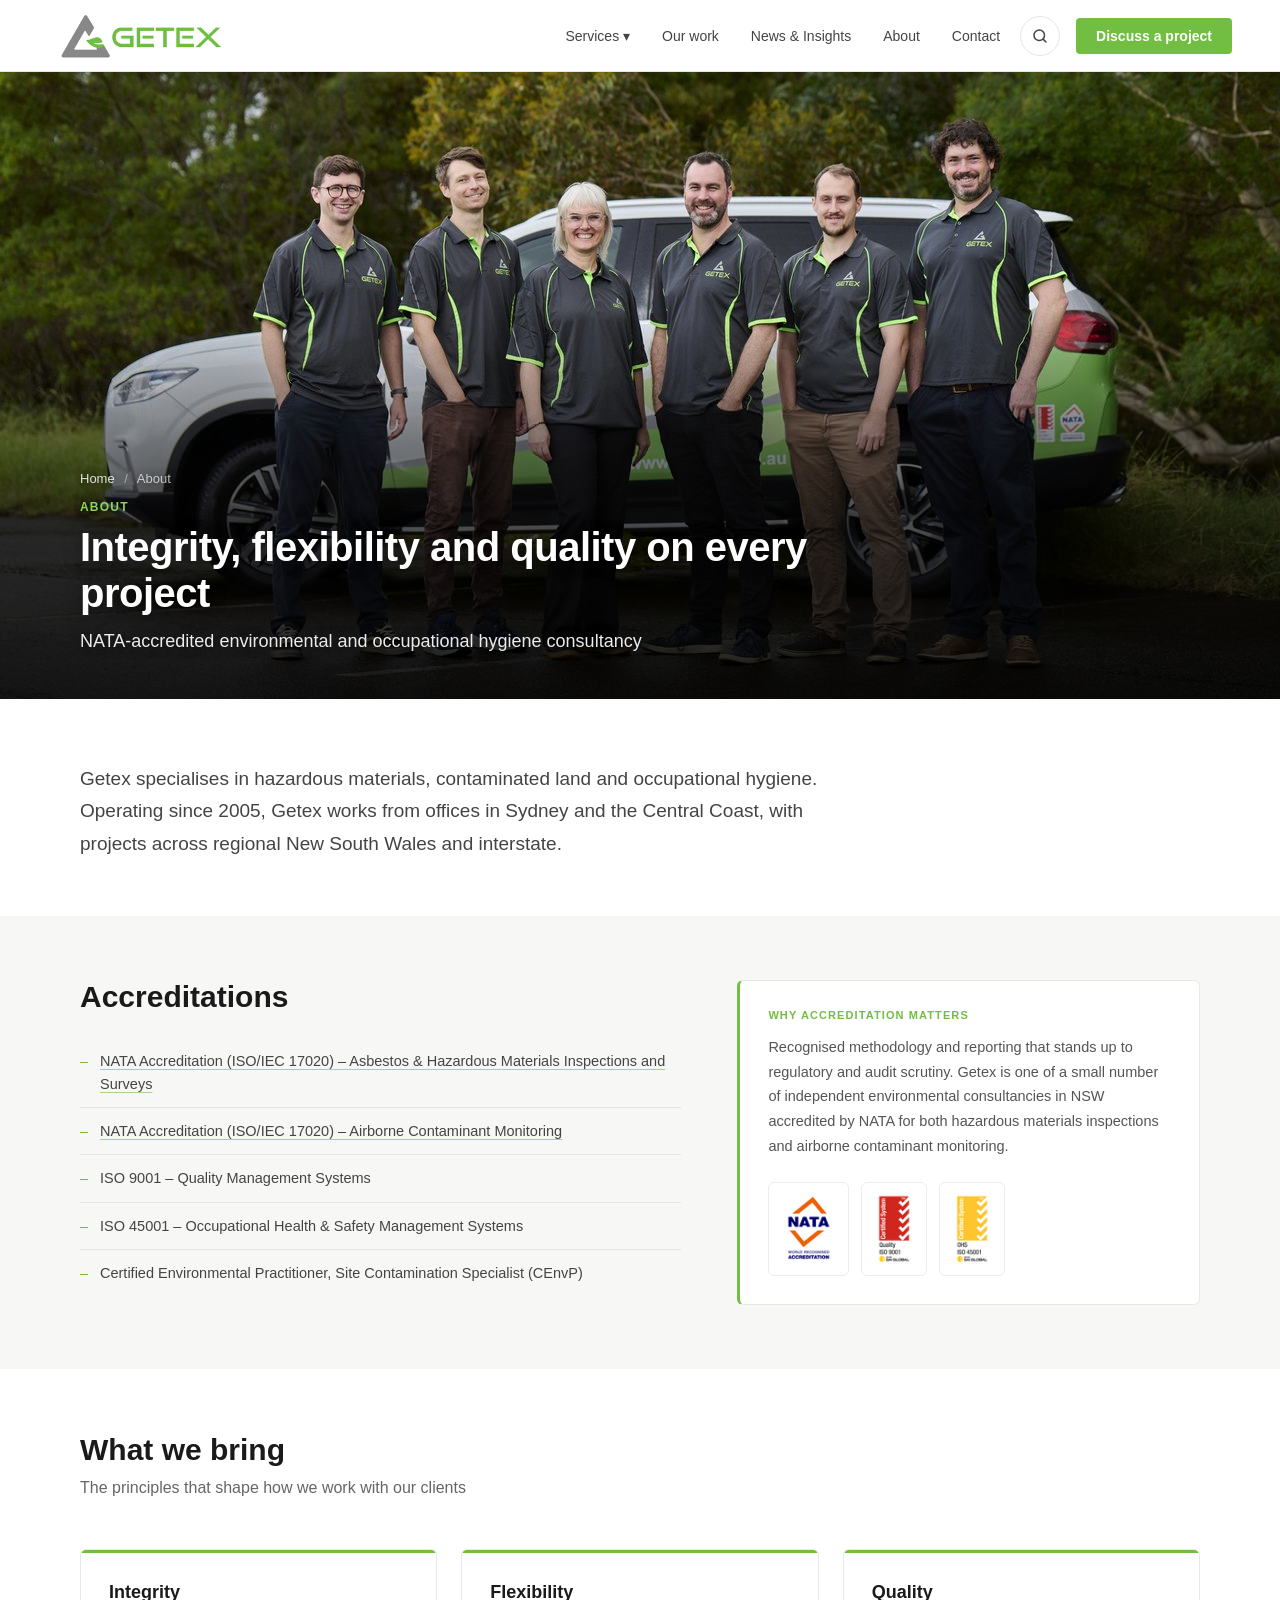
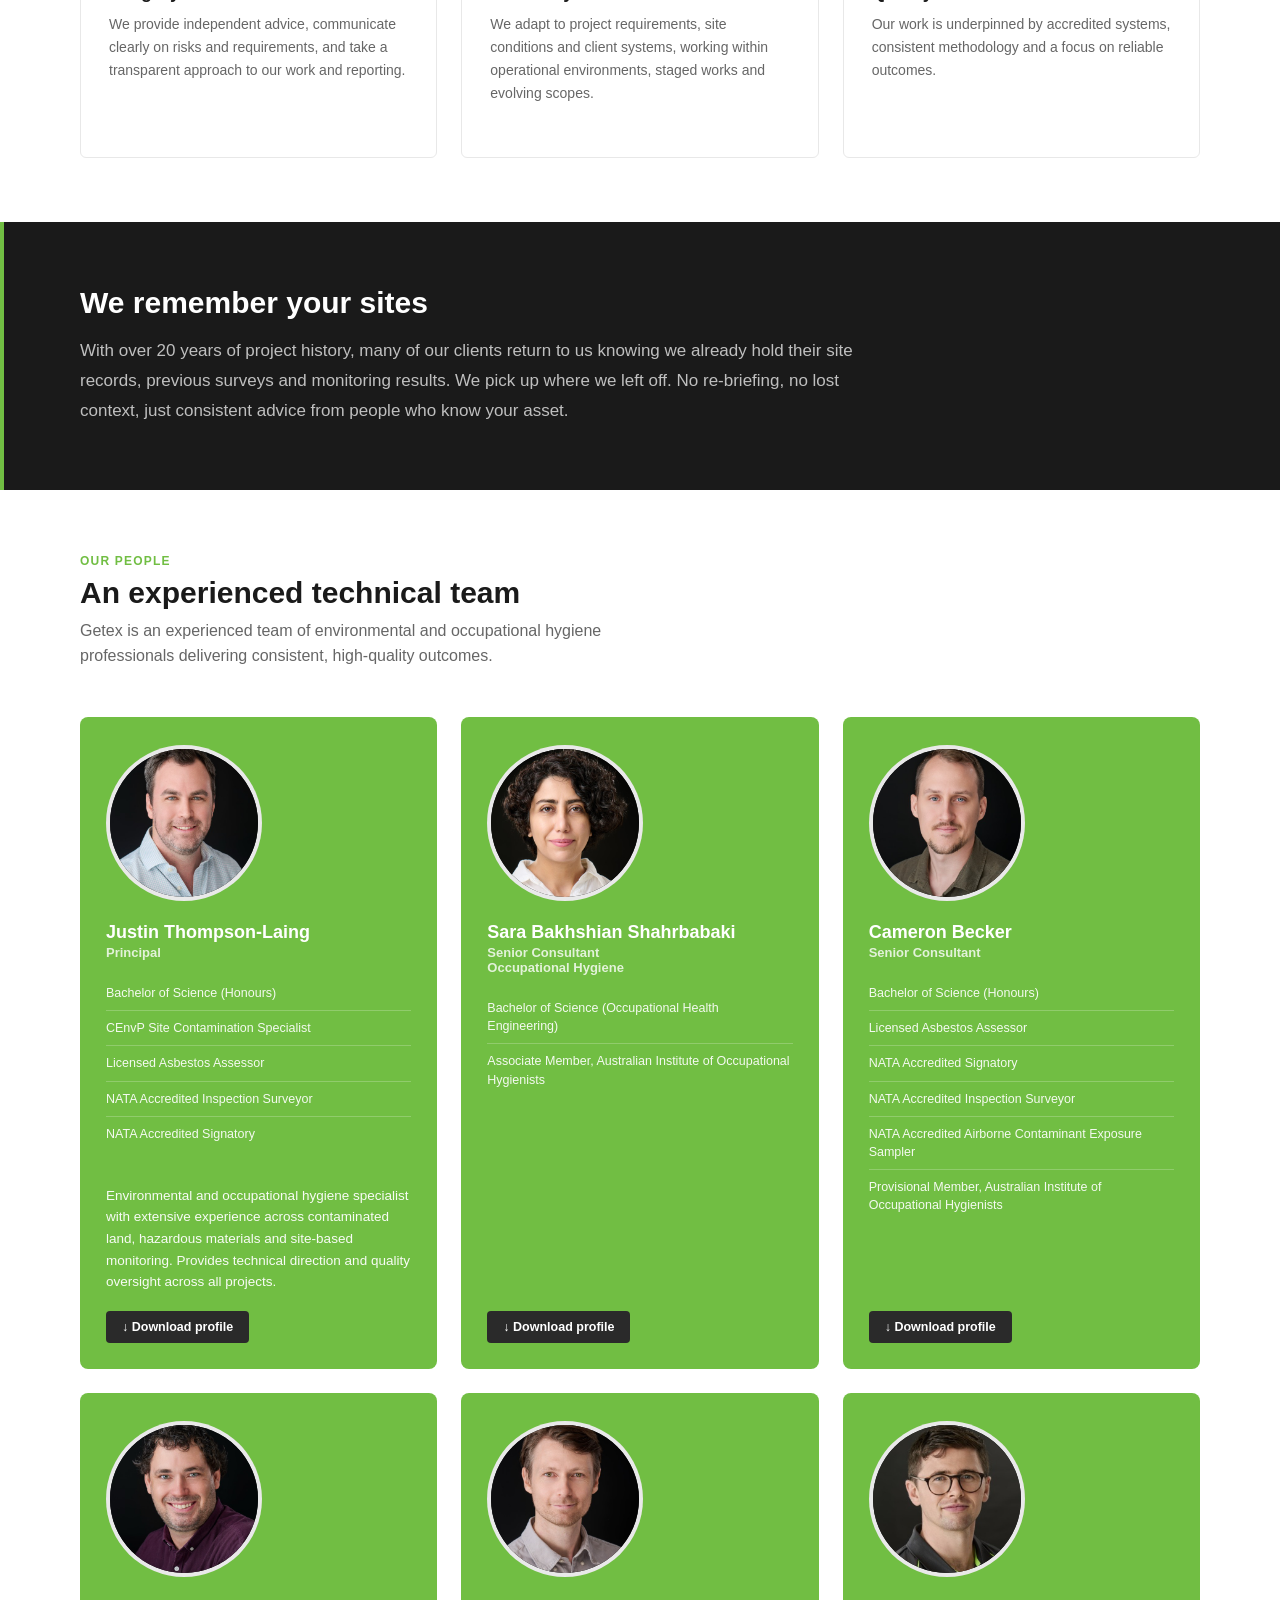
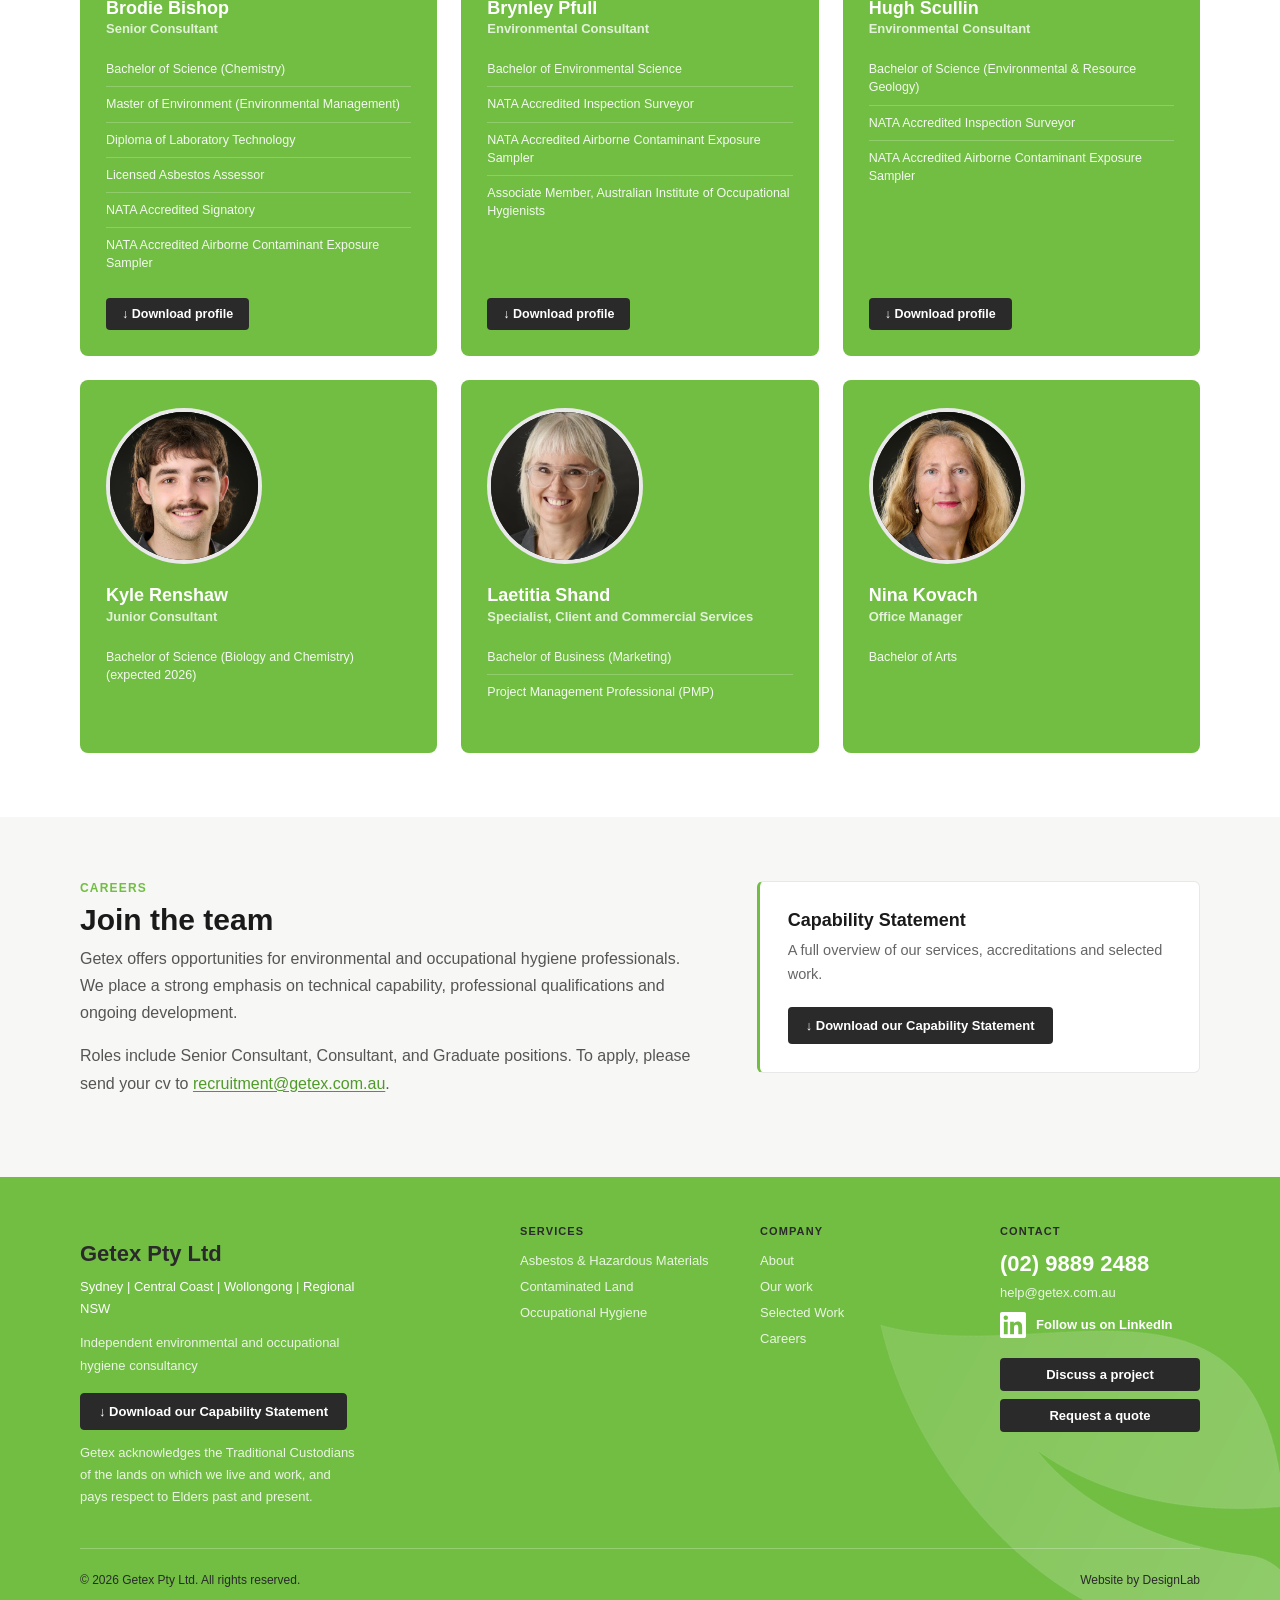
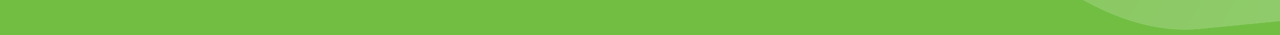
==== commit d43e5bdf: "About: new headline and restore the opening of 'We remember your sites' Co-Authored-By: Claude Opus " ====
--- a/about/index.html
+++ b/about/index.html
@@ -151,7 +151,7 @@
       <a href="../index.html">Home</a> <span aria-hidden="true">/</span> <span aria-current="page">About</span>
     </nav>
     <div class="section-label">About</div>
-    <h1>Independent advice, informed by over 20 years of project history</h1>
+    <h1>Integrity, flexibility and quality on every project</h1>
     <p>NATA-accredited environmental and occupational hygiene consultancy</p>
   </div>
 </header>
@@ -213,7 +213,7 @@
 <section class="feature-band">
   <div class="feature-band-inner">
     <h2>We remember your sites</h2>
-    <p>Many of our clients return to us knowing we already hold their site records, previous surveys and monitoring results. We pick up where we left off. No re-briefing, no lost context, just consistent advice from people who know your asset.</p>
+    <p>With over 20 years of project history, many of our clients return to us knowing we already hold their site records, previous surveys and monitoring results. We pick up where we left off. No re-briefing, no lost context, just consistent advice from people who know your asset.</p>
   </div>
 </section>
 
@@ -355,7 +355,7 @@
       <h3>Capability Statement</h3>
       <p>A full overview of our services, accreditations and selected work.</p>
       <a href="../downloads/Getex-Capability-Statement-2026.pdf" target="_blank" rel="noopener"
-         class="btn-dark" aria-label="Download our Capability Statement (PDF, 2.4 MB)">&#8595; Download our Capability Statement</a>
+         class="btn-dark" aria-label="Download our Capability Statement (PDF, 2.7 MB)">&#8595; Download our Capability Statement</a>
     </aside>
   </div>
 </section>
@@ -368,7 +368,7 @@
       <p style="margin-top:10px;"><strong style="color:#2a2a2a;font-weight:700;font-size:22px;">Getex Pty Ltd</strong></p>
       <p style="margin-top:4px;font-size:13px;color:#fff;">Sydney | Central Coast | Wollongong | Regional NSW</p>
       <p style="margin-top:12px;font-size:13px;color:rgba(255,255,255,0.85);">Independent environmental and occupational hygiene consultancy</p>
-      <a href="../downloads/Getex-Capability-Statement-2026.pdf" target="_blank" rel="noopener" aria-label="Download our Capability Statement (PDF, 2.4 MB)" style="display:inline-block;margin-top:16px;background:#2a2a2a;border:1px solid #2a2a2a;color:#fff;font-size:13px;font-weight:600;padding:10px 18px;border-radius:4px;text-decoration:none;">&#8595; Download our Capability Statement</a>
+      <a href="../downloads/Getex-Capability-Statement-2026.pdf" target="_blank" rel="noopener" aria-label="Download our Capability Statement (PDF, 2.7 MB)" style="display:inline-block;margin-top:16px;background:#2a2a2a;border:1px solid #2a2a2a;color:#fff;font-size:13px;font-weight:600;padding:10px 18px;border-radius:4px;text-decoration:none;">&#8595; Download our Capability Statement</a>
       <p style="margin-top:12px;font-size:13px;color:rgba(255,255,255,0.85);">Getex acknowledges the Traditional Custodians of the lands on which we live and work, and pays respect to Elders past and present.</p>
     </div>
     <div>
--- a/css/styles.css
+++ b/css/styles.css
@@ -1246,3 +1246,71 @@
   nav > ul > li.nav-menu-cta { display: block; border-bottom: 0; padding-top: 16px; }
   nav > ul > li.nav-menu-cta .nav-cta { display: block; text-align: center; padding: 12px 16px; font-size: 15px; color: #fff; }
 }
+
+/* =========================================================
+   SERVICES PAGE (reworked): intro + photo left, detail right
+   ========================================================= */
+.svc { background: #fff; padding: 80px 80px; scroll-margin-top: 72px; }
+.svc--alt { background: #f7f7f5; }
+.svc-inner { display: grid; grid-template-columns: minmax(0, 0.95fr) minmax(0, 1.05fr); gap: 64px; align-items: start; max-width: 1280px; }
+.svc-intro { position: sticky; top: 104px; }
+.svc-intro h2 { font-size: 34px; font-weight: 700; color: #1a1a1a; line-height: 1.15; letter-spacing: -0.6px; margin-bottom: 16px; }
+.svc-intro p { font-size: 17px; color: #555; line-height: 1.7; margin-bottom: 28px; }
+.svc-photo { display: block; width: 100%; aspect-ratio: 4 / 3; object-fit: cover; border-radius: 8px;
+  box-shadow: 0 1px 2px rgba(26,40,16,0.06), 0 18px 36px -20px rgba(26,40,16,0.3); }
+.svc-photo--placeholder {
+  display: flex; align-items: flex-end; padding: 18px 20px;
+  background:
+    radial-gradient(ellipse at 85% 15%, rgba(113,190,67,0.30) 0%, rgba(113,190,67,0) 60%),
+    radial-gradient(ellipse at 5% 100%, rgba(113,190,67,0.14) 0%, rgba(113,190,67,0) 55%),
+    linear-gradient(135deg, #1f2a1b 0%, #2a2a2a 100%);
+}
+.svc-photo--placeholder span { font-size: 13px; font-style: italic; color: rgba(255,255,255,0.72); }
+.svc-detail { background: #fff; border: 1px solid #e8e8e8; border-top: 3px solid #71BE43; border-radius: 8px; padding: 32px 36px 34px;
+  box-shadow: 0 1px 2px rgba(26,40,16,0.04), 0 14px 30px -20px rgba(26,40,16,0.16); }
+.svc--alt .svc-detail { border-color: #e6e6e3; border-top-color: #71BE43; }
+.svc-detail h3 { font-size: 11px; font-weight: 700; color: #4f9a28; text-transform: uppercase; letter-spacing: 0.1em; margin-bottom: 12px; }
+.svc-detail .service-list li { font-size: 15px; color: #333; line-height: 1.5; padding: 10px 0 10px 20px; border-bottom: 1px solid #f0f0ee; scroll-margin-top: 110px; }
+.svc-detail .service-list li:last-child { border-bottom: 0; }
+.svc-detail .service-list li::before { content: '–'; color: #71BE43; }
+.svc-detail .service-list li:target { animation: bullet-flag 2.6s cubic-bezier(0.2,0.7,0.3,1) 1; border-radius: 4px; }
+.svc-applied { margin-top: 26px; padding-top: 22px; border-top: 1px solid #ececec; }
+.svc-pills { list-style: none; display: flex; flex-wrap: wrap; gap: 8px; }
+.svc-pills a {
+  display: inline-flex; align-items: center; gap: 8px; padding: 8px 14px; border-radius: 999px;
+  background: #f4faef; border: 1px solid #d9ecc9; color: #3f7f1f; font-size: 13.5px; font-weight: 600; text-decoration: none;
+  transition: background 0.18s ease, border-color 0.18s ease, transform 0.18s cubic-bezier(0.2,0.7,0.3,1);
+}
+.svc-pills a::after { content: '→'; font-weight: 400; transition: transform 0.18s cubic-bezier(0.2,0.7,0.3,1); }
+.svc-pills a:hover { background: #e9f5df; border-color: #b9dca0; }
+.svc-pills a:hover::after { transform: translateX(2px); }
+.svc-pills a:active { transform: scale(0.97); }
+.svc-pills a:focus-visible { outline: 2px solid #71BE43; outline-offset: 2px; }
+
+.svc-cta { background: #1a1a1a; padding: 56px 80px; position: relative; overflow: hidden; }
+.svc-cta::before { content: ''; position: absolute; top: 0; left: 0; width: 4px; height: 100%; background: #71BE43; }
+.svc-cta-inner { display: flex; flex-wrap: wrap; align-items: center; justify-content: space-between; gap: 20px 40px; max-width: 1280px; }
+.svc-cta p { font-size: 24px; font-weight: 700; color: #fff; line-height: 1.35; letter-spacing: -0.2px; }
+.svc-cta-btn { white-space: nowrap; }
+.svc-cta-btn:focus-visible { outline: 2px solid #fff; outline-offset: 3px; }
+
+@media (max-width: 1024px) {
+  .svc { padding: 64px 40px; }
+  .svc-inner { gap: 40px; }
+  .svc-intro h2 { font-size: 28px; }
+  .svc-cta { padding: 48px 40px; }
+}
+@media (max-width: 860px) {
+  .svc-inner { grid-template-columns: 1fr; gap: 28px; }
+  .svc-intro { position: static; }
+  .svc-photo { aspect-ratio: 16 / 9; }
+}
+@media (max-width: 768px) {
+  .svc { padding: 48px 20px; }
+  .svc-intro h2 { font-size: 25px; letter-spacing: -0.3px; }
+  .svc-intro p { font-size: 16px; margin-bottom: 22px; }
+  .svc-detail { padding: 22px 20px 24px; }
+  .svc-detail .service-list li { font-size: 14.5px; }
+  .svc-cta { padding: 40px 20px; }
+  .svc-cta p { font-size: 20px; }
+}
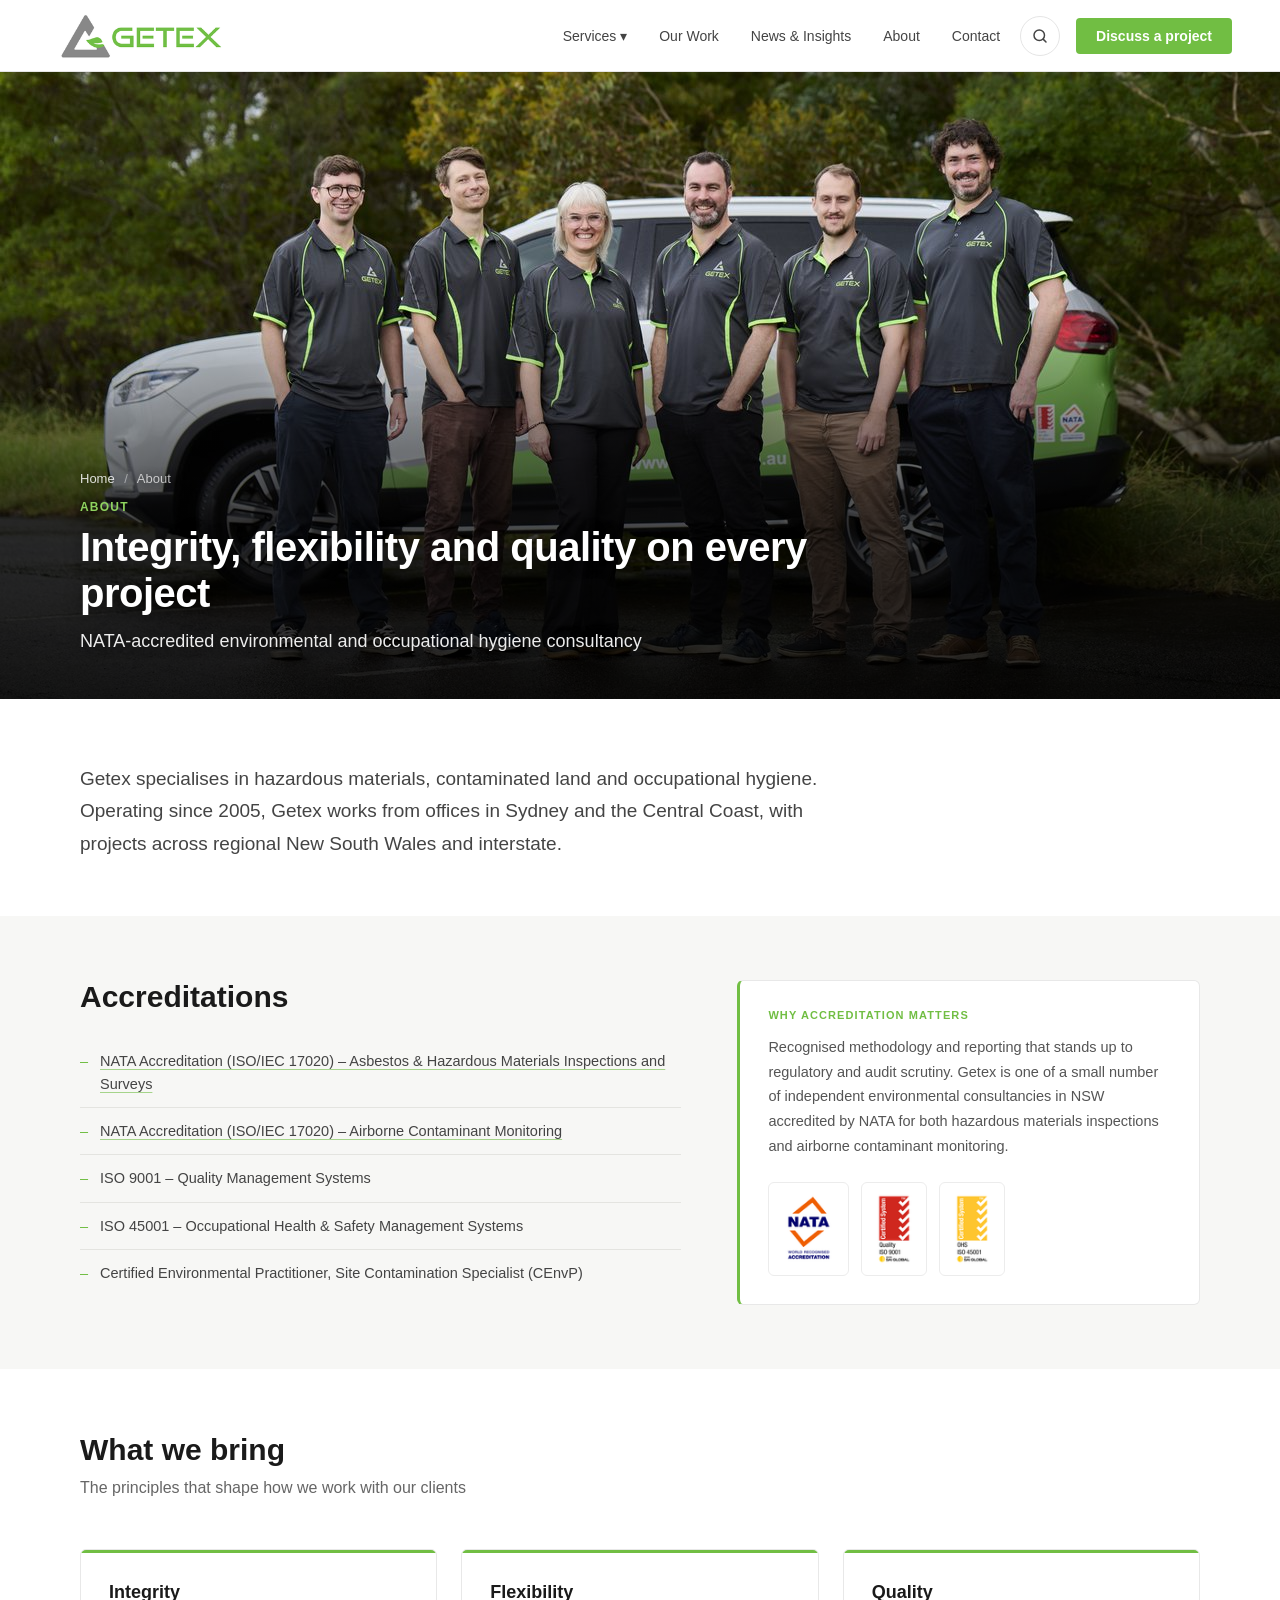
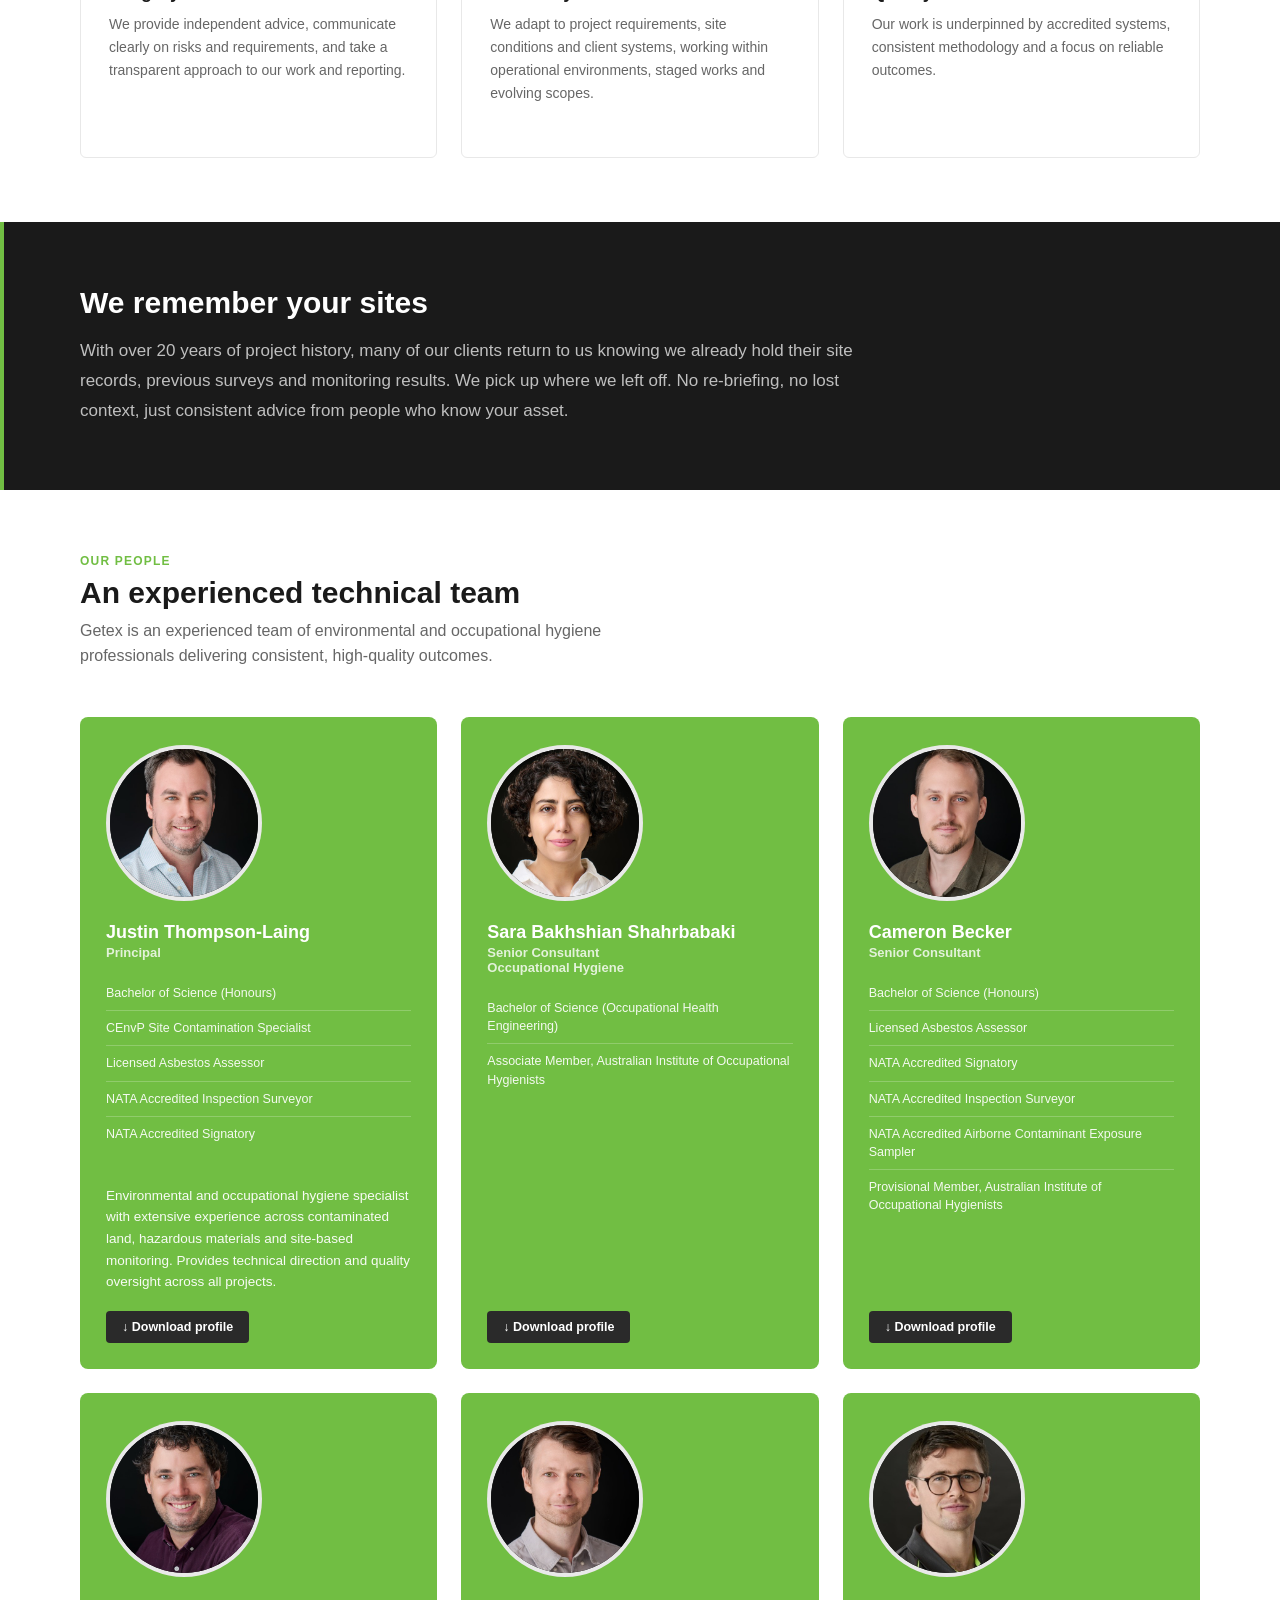
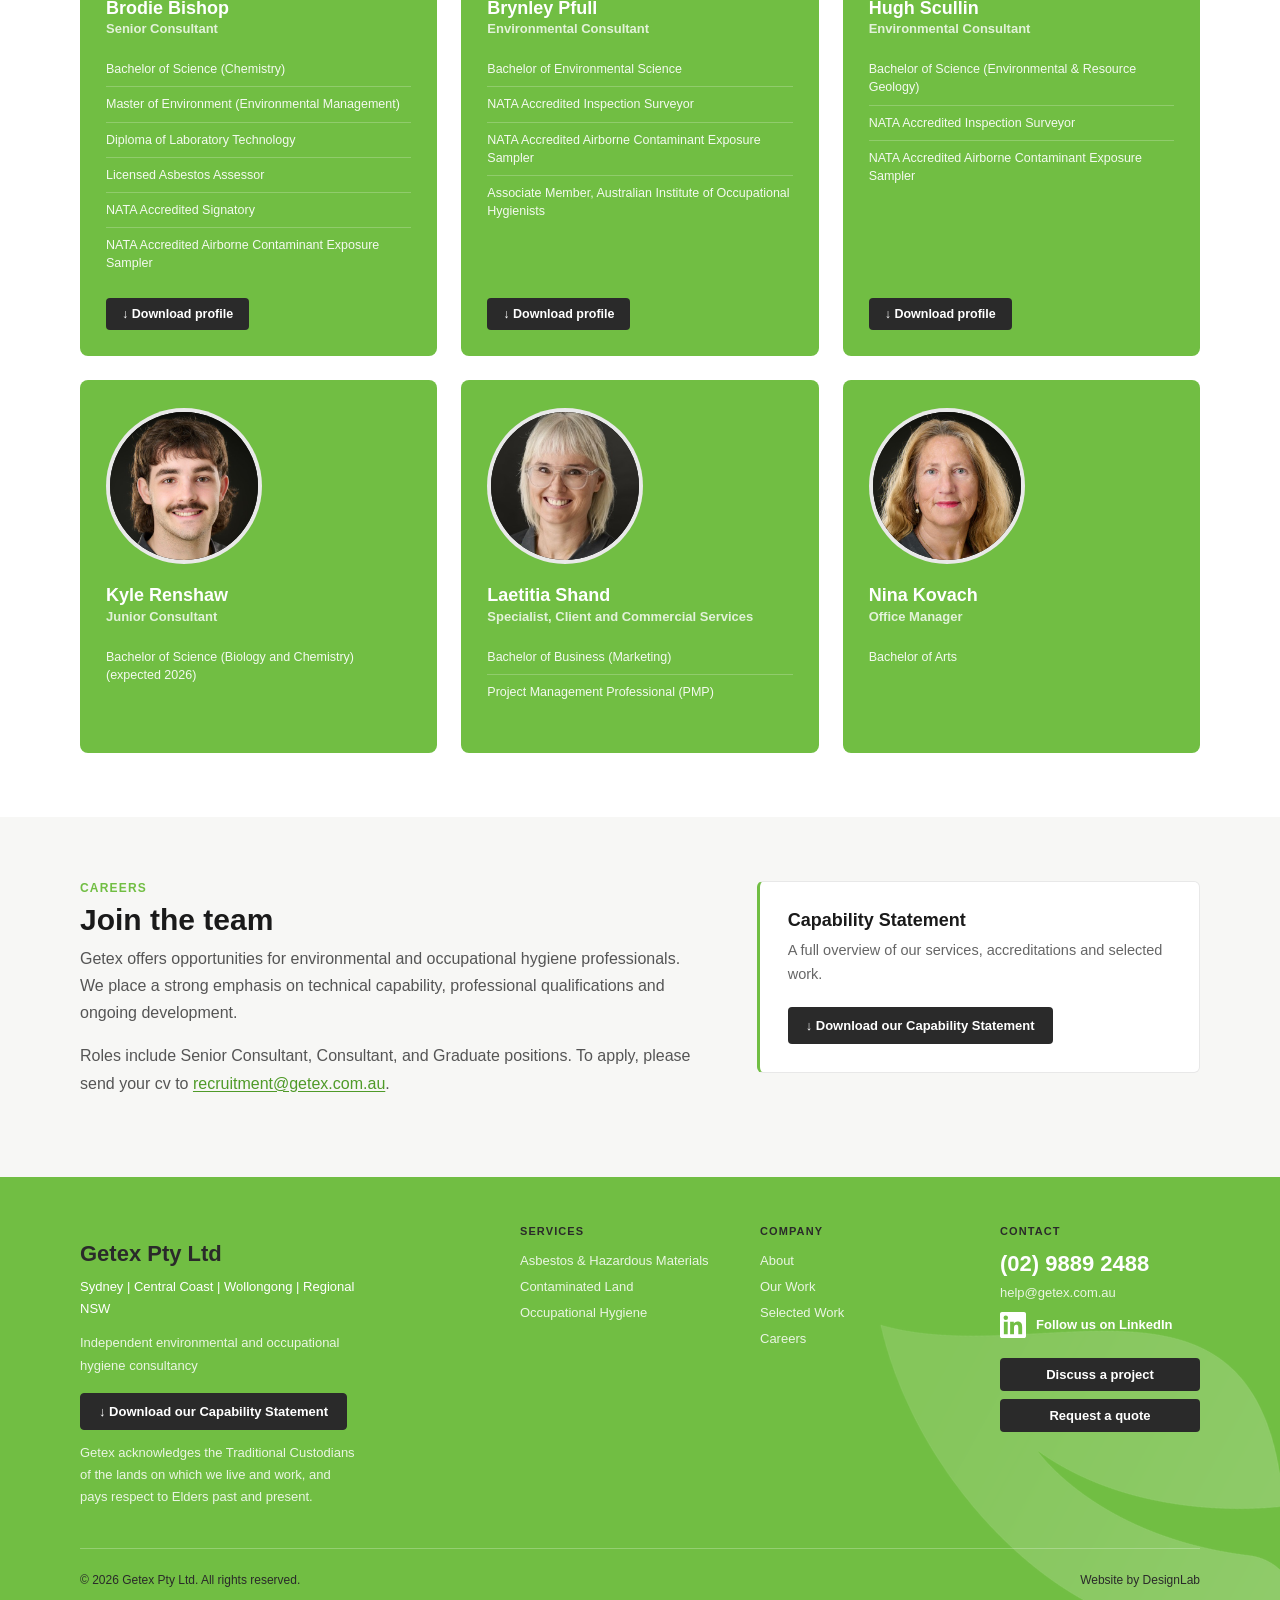
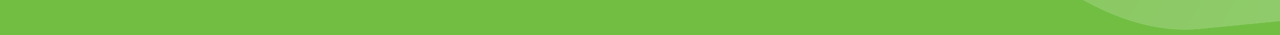
==== commit 3d278d6c: "Capitalise 'Our Work' in the menu, footer and page labels Co-Authored-By: Claude Opus 5.5 <noreply@a" ====
--- a/about/index.html
+++ b/about/index.html
@@ -126,7 +126,7 @@
         </div>
       </div>
     </li>
-    <li><a href="../sectors/">Our work</a></li>
+    <li><a href="../sectors/">Our Work</a></li>
     <li><a href="../news/">News &amp; Insights</a></li><!-- TODO: not in Draft 3 site structure -->
     <li><a href="index.html" aria-current="page">About</a></li>
     <li><a href="../contact/">Contact</a></li><!-- TODO: page not yet built -->
@@ -383,7 +383,7 @@
       <h5>Company</h5>
       <ul>
         <li><a href="index.html">About</a></li>
-        <li><a href="../sectors/">Our work</a></li>
+        <li><a href="../sectors/">Our Work</a></li>
         <li><a href="../index.html#selected-work">Selected Work</a></li>
         <li><a href="#careers">Careers</a></li>
       </ul>
--- a/css/styles.css
+++ b/css/styles.css
@@ -200,7 +200,7 @@
   .work-grid,
   .sectors-right,
   .footer-inner { grid-template-columns: 1fr; }
-  .sector-photo.tall img { height: 240px; }
+  .sector-photo img, .sector-photo.tall img { height: auto; }
   .page-header h1 { font-size: 28px; }
   .section-title,
   .sectors-left h2,
@@ -1248,69 +1248,145 @@
 }
 
 /* =========================================================
-   SERVICES PAGE (reworked): intro + photo left, detail right
+   SERVICES PAGE: heading across the top, then photo + services panel
+   side by side at matching heights, full width
    ========================================================= */
-.svc { background: #fff; padding: 80px 80px; scroll-margin-top: 72px; }
+.svc { background: #fff; padding: 72px 80px; scroll-margin-top: 72px; }
 .svc--alt { background: #f7f7f5; }
-.svc-inner { display: grid; grid-template-columns: minmax(0, 0.95fr) minmax(0, 1.05fr); gap: 64px; align-items: start; max-width: 1280px; }
-.svc-intro { position: sticky; top: 104px; }
-.svc-intro h2 { font-size: 34px; font-weight: 700; color: #1a1a1a; line-height: 1.15; letter-spacing: -0.6px; margin-bottom: 16px; }
-.svc-intro p { font-size: 17px; color: #555; line-height: 1.7; margin-bottom: 28px; }
-.svc-photo { display: block; width: 100%; aspect-ratio: 4 / 3; object-fit: cover; border-radius: 8px;
+.svc-head { max-width: 860px; margin-bottom: 30px; }
+.svc-head h2 { font-size: 34px; font-weight: 700; color: #1a1a1a; line-height: 1.15; letter-spacing: -0.6px; margin-bottom: 14px; }
+.svc-head p { font-size: 17px; color: #555; line-height: 1.7; }
+.svc-inner { display: grid; grid-template-columns: minmax(0, 0.85fr) minmax(0, 1.15fr); gap: 28px; align-items: stretch; }
+.svc-media { position: relative; min-height: 380px; }
+.svc-photo { display: block; width: 100%; height: 100%; object-fit: cover; border-radius: 10px;
   box-shadow: 0 1px 2px rgba(26,40,16,0.06), 0 18px 36px -20px rgba(26,40,16,0.3); }
-.svc-photo--placeholder {
-  display: flex; align-items: flex-end; padding: 18px 20px;
-  background:
-    radial-gradient(ellipse at 85% 15%, rgba(113,190,67,0.30) 0%, rgba(113,190,67,0) 60%),
-    radial-gradient(ellipse at 5% 100%, rgba(113,190,67,0.14) 0%, rgba(113,190,67,0) 55%),
-    linear-gradient(135deg, #1f2a1b 0%, #2a2a2a 100%);
-}
-.svc-photo--placeholder span { font-size: 13px; font-style: italic; color: rgba(255,255,255,0.72); }
-.svc-detail { background: #fff; border: 1px solid #e8e8e8; border-top: 3px solid #71BE43; border-radius: 8px; padding: 32px 36px 34px;
-  box-shadow: 0 1px 2px rgba(26,40,16,0.04), 0 14px 30px -20px rgba(26,40,16,0.16); }
-.svc--alt .svc-detail { border-color: #e6e6e3; border-top-color: #71BE43; }
-.svc-detail h3 { font-size: 11px; font-weight: 700; color: #4f9a28; text-transform: uppercase; letter-spacing: 0.1em; margin-bottom: 12px; }
-.svc-detail .service-list li { font-size: 15px; color: #333; line-height: 1.5; padding: 10px 0 10px 20px; border-bottom: 1px solid #f0f0ee; scroll-margin-top: 110px; }
-.svc-detail .service-list li:last-child { border-bottom: 0; }
-.svc-detail .service-list li::before { content: '–'; color: #71BE43; }
-.svc-detail .service-list li:target { animation: bullet-flag 2.6s cubic-bezier(0.2,0.7,0.3,1) 1; border-radius: 4px; }
-.svc-applied { margin-top: 26px; padding-top: 22px; border-top: 1px solid #ececec; }
+.svc-media .svc-photo { position: absolute; inset: 0; }
+/* Very wide screens: stop the photo slot getting too short for its photo */
+@media (min-width: 1800px) { .svc-media { min-height: 30vw; } }
+
+/* Services panel: brand-green header, light green body, check bullets */
+.svc-detail { display: flex; flex-direction: column; background: #f1f8eb; border-radius: 10px; overflow: hidden;
+  box-shadow: 0 1px 2px rgba(26,40,16,0.05), 0 18px 36px -22px rgba(65,110,35,0.35); border-top: 6px solid #71BE43; }
+.svc-detail-title { background: #71BE43; color: #fff; font-size: 12px; font-weight: 700; text-transform: uppercase; letter-spacing: 0.12em;
+  padding: 10px 28px 14px; margin: 0; }
+.svc-detail .service-list { display: grid; grid-template-columns: 1fr 1fr; gap: 10px 14px; padding: 22px 28px 4px; }
+.svc-detail .service-list li {
+  position: relative; background: #fff; border-radius: 8px;
+  padding: 12px 14px 12px 46px; font-size: 14.5px; color: #2a2a2a; line-height: 1.45; border: 1px solid #e1efd5;
+  scroll-margin-top: 110px;
+}
+.svc-detail .service-list li::before {
+  content: ''; position: absolute; left: 14px; top: 12px; width: 20px; height: 20px; border-radius: 50%;
+  background: #71BE43 url("data:image/svg+xml,%3Csvg xmlns='http://www.w3.org/2000/svg' viewBox='0 0 24 24' fill='none' stroke='white' stroke-width='3.2' stroke-linecap='round' stroke-linejoin='round'%3E%3Cpath d='M5 12.5l4.5 4.5L19 7.5'/%3E%3C/svg%3E") center / 12px 12px no-repeat;
+}
+.svc-detail .service-list li:target { animation: bullet-flag 2.6s cubic-bezier(0.2,0.7,0.3,1) 1; }
+.svc-detail .service-list .inline-link { color: #3f7f1f; font-weight: 600; }
+.svc-applied { margin-top: auto; padding: 18px 28px 24px; }
+.svc-applied h3 { font-size: 11px; font-weight: 700; color: #3f7f1f; text-transform: uppercase; letter-spacing: 0.12em; margin: 8px 0 10px; }
 .svc-pills { list-style: none; display: flex; flex-wrap: wrap; gap: 8px; }
 .svc-pills a {
-  display: inline-flex; align-items: center; gap: 8px; padding: 8px 14px; border-radius: 999px;
-  background: #f4faef; border: 1px solid #d9ecc9; color: #3f7f1f; font-size: 13.5px; font-weight: 600; text-decoration: none;
-  transition: background 0.18s ease, border-color 0.18s ease, transform 0.18s cubic-bezier(0.2,0.7,0.3,1);
-}
-.svc-pills a::after { content: '→'; font-weight: 400; transition: transform 0.18s cubic-bezier(0.2,0.7,0.3,1); }
-.svc-pills a:hover { background: #e9f5df; border-color: #b9dca0; }
-.svc-pills a:hover::after { transform: translateX(2px); }
+  display: inline-flex; align-items: center; gap: 8px; padding: 9px 16px; border-radius: 999px;
+  background: #2f4a22; color: #fff; font-size: 13.5px; font-weight: 600; text-decoration: none;
+  transition: background 0.18s ease, transform 0.18s cubic-bezier(0.2,0.7,0.3,1);
+}
+.svc-pills a::after { content: '→'; font-weight: 400; color: #a5dc7f; transition: transform 0.18s cubic-bezier(0.2,0.7,0.3,1); }
+.svc-pills a:hover { background: #3f7f1f; }
+.svc-pills a:hover::after { transform: translateX(3px); }
 .svc-pills a:active { transform: scale(0.97); }
 .svc-pills a:focus-visible { outline: 2px solid #71BE43; outline-offset: 2px; }
 
 .svc-cta { background: #1a1a1a; padding: 56px 80px; position: relative; overflow: hidden; }
 .svc-cta::before { content: ''; position: absolute; top: 0; left: 0; width: 4px; height: 100%; background: #71BE43; }
-.svc-cta-inner { display: flex; flex-wrap: wrap; align-items: center; justify-content: space-between; gap: 20px 40px; max-width: 1280px; }
+.svc-cta-inner { display: flex; flex-wrap: wrap; align-items: center; justify-content: space-between; gap: 20px 40px; }
 .svc-cta p { font-size: 24px; font-weight: 700; color: #fff; line-height: 1.35; letter-spacing: -0.2px; }
 .svc-cta-btn { white-space: nowrap; }
 .svc-cta-btn:focus-visible { outline: 2px solid #fff; outline-offset: 3px; }
 
 @media (max-width: 1024px) {
-  .svc { padding: 64px 40px; }
-  .svc-inner { gap: 40px; }
-  .svc-intro h2 { font-size: 28px; }
+  .svc { padding: 60px 40px; }
+  .svc-head h2 { font-size: 28px; }
   .svc-cta { padding: 48px 40px; }
 }
-@media (max-width: 860px) {
-  .svc-inner { grid-template-columns: 1fr; gap: 28px; }
-  .svc-intro { position: static; }
-  .svc-photo { aspect-ratio: 16 / 9; }
-}
-@media (max-width: 768px) {
-  .svc { padding: 48px 20px; }
-  .svc-intro h2 { font-size: 25px; letter-spacing: -0.3px; }
-  .svc-intro p { font-size: 16px; margin-bottom: 22px; }
-  .svc-detail { padding: 22px 20px 24px; }
+@media (max-width: 1024px) {
+  .svc-inner { grid-template-columns: 1fr; gap: 20px; }
+  .svc-media { min-height: 0; }
+  .svc-media .svc-photo { position: static; aspect-ratio: 16 / 9; height: auto; }
+  .svc-detail .service-list { grid-template-columns: 1fr 1fr; }
+}
+@media (max-width: 768px) {
+  .svc { padding: 44px 20px; }
+  .svc-head { margin-bottom: 22px; }
+  .svc-head h2 { font-size: 25px; letter-spacing: -0.3px; }
+  .svc-head p { font-size: 16px; }
+  .svc-detail-title { padding: 9px 18px 12px; }
+  .svc-detail .service-list { grid-template-columns: 1fr; padding: 16px 16px 2px; gap: 8px; }
   .svc-detail .service-list li { font-size: 14.5px; }
+  .svc-applied { padding: 14px 16px 18px; }
   .svc-cta { padding: 40px 20px; }
   .svc-cta p { font-size: 20px; }
 }
+
+/* =========================================================
+   SERVICES: ACCREDITATION BAND (full-bleed, slimline)
+   ========================================================= */
+.accred-band { background: #71BE43; padding: 14px 16px 16px; }
+.accred-band-list { list-style: none; display: grid; grid-template-columns: repeat(5, minmax(0, 1fr)); gap: 12px; }
+.accred-band-list li { display: flex; flex-direction: column; }
+.accred-band-logo {
+  display: flex; align-items: center; justify-content: center; gap: 10px;
+  height: 84px; background: #fff; border-radius: 4px; padding: 10px; text-decoration: none;
+}
+.accred-band-logo img { height: 64px; width: auto; display: block; }
+a.accred-band-logo { transition: transform 0.18s cubic-bezier(0.2,0.7,0.3,1), box-shadow 0.18s ease; }
+a.accred-band-logo:hover { transform: translateY(-2px); box-shadow: 0 6px 16px -6px rgba(26,40,16,0.4); }
+a.accred-band-logo:active { transform: translateY(0); }
+a.accred-band-logo:focus-visible { outline: 2px solid #fff; outline-offset: 2px; }
+.accred-band-text { font-size: 30px; font-weight: 800; letter-spacing: 0.06em; color: #2f4a22; }
+.accred-band-label { margin-top: 10px; text-align: center; font-size: 13.5px; font-weight: 700; color: #fff; line-height: 1.35; }
+.accred-band-label span { display: block; margin-top: 2px; font-size: 12.5px; font-weight: 400; font-style: italic; color: rgba(255,255,255,0.95); }
+
+@media (max-width: 1024px) {
+  .accred-band-label { font-size: 12.5px; }
+  .accred-band-logo { height: 76px; }
+  .accred-band-logo img { height: 56px; }
+}
+/* Small tablets: five across, tighter */
+@media (max-width: 768px) {
+  .accred-band-list { gap: 8px; }
+  .accred-band-logo { height: 64px; padding: 8px; }
+  .accred-band-logo img { height: 44px; }
+  .accred-band-text { font-size: 22px; }
+  .accred-band-label { font-size: 12px; }
+  .accred-band-label span { font-size: 11px; }
+}
+/* Phones: all five visible in a two-column grid (last one centred) */
+@media (max-width: 560px) {
+  .accred-band { padding: 14px 16px 16px; }
+  .accred-band-list { grid-template-columns: repeat(2, minmax(0, 1fr)); gap: 14px 10px; }
+  .accred-band-list li:last-child { grid-column: 1 / -1; width: calc(50% - 5px); justify-self: center; }
+  .accred-band-logo { height: 64px; padding: 8px; }
+  .accred-band-logo img { height: 46px; }
+  .accred-band-text { font-size: 24px; }
+  .accred-band-label { margin-top: 7px; font-size: 12.5px; }
+  .accred-band-label span { font-size: 11.5px; }
+}
+
+
+/* Services hero: jump links to each service */
+.hero-jump { display: flex; flex-wrap: wrap; gap: 10px; margin-top: 22px; }
+.hero-jump a {
+  display: inline-flex; align-items: center; gap: 8px; padding: 9px 16px; border-radius: 999px;
+  background: rgba(255,255,255,0.12); border: 1px solid rgba(255,255,255,0.35); color: #fff;
+  font-size: 14px; font-weight: 600; text-decoration: none; backdrop-filter: blur(4px);
+  transition: background 0.18s ease, border-color 0.18s ease, transform 0.18s cubic-bezier(0.2,0.7,0.3,1);
+}
+.hero-jump a::after { content: '↓'; font-weight: 400; color: #a5dc7f; transition: transform 0.18s cubic-bezier(0.2,0.7,0.3,1); }
+.hero-jump a:hover { background: #71BE43; border-color: #71BE43; }
+.hero-jump a:hover::after { color: #fff; transform: translateY(2px); }
+.hero-jump a:active { transform: scale(0.97); }
+.hero-jump a:focus-visible { outline: 2px solid #fff; outline-offset: 2px; }
+.services-hero .page-hero-content { max-width: 820px; }
+@media (max-width: 768px) {
+  .hero-jump { gap: 8px; margin-top: 18px; }
+  .hero-jump a { font-size: 13px; padding: 8px 13px; }
+}
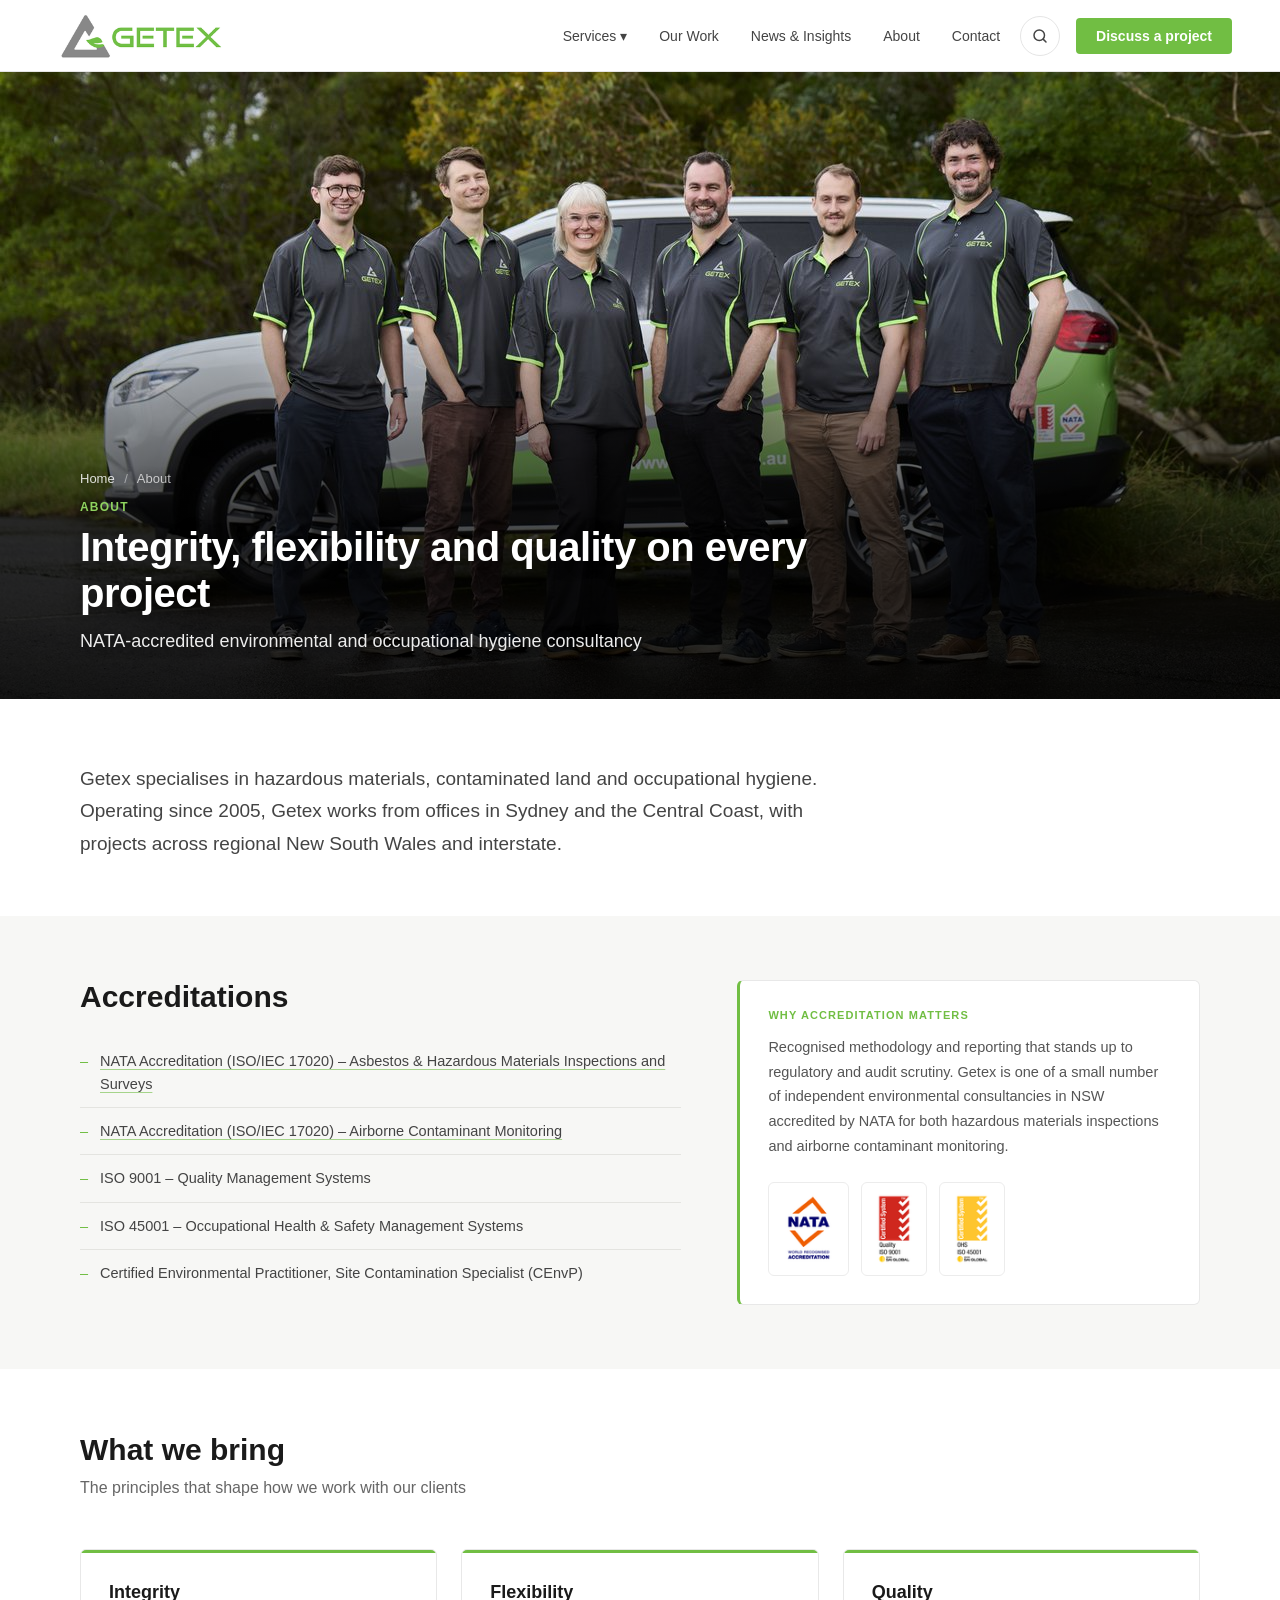
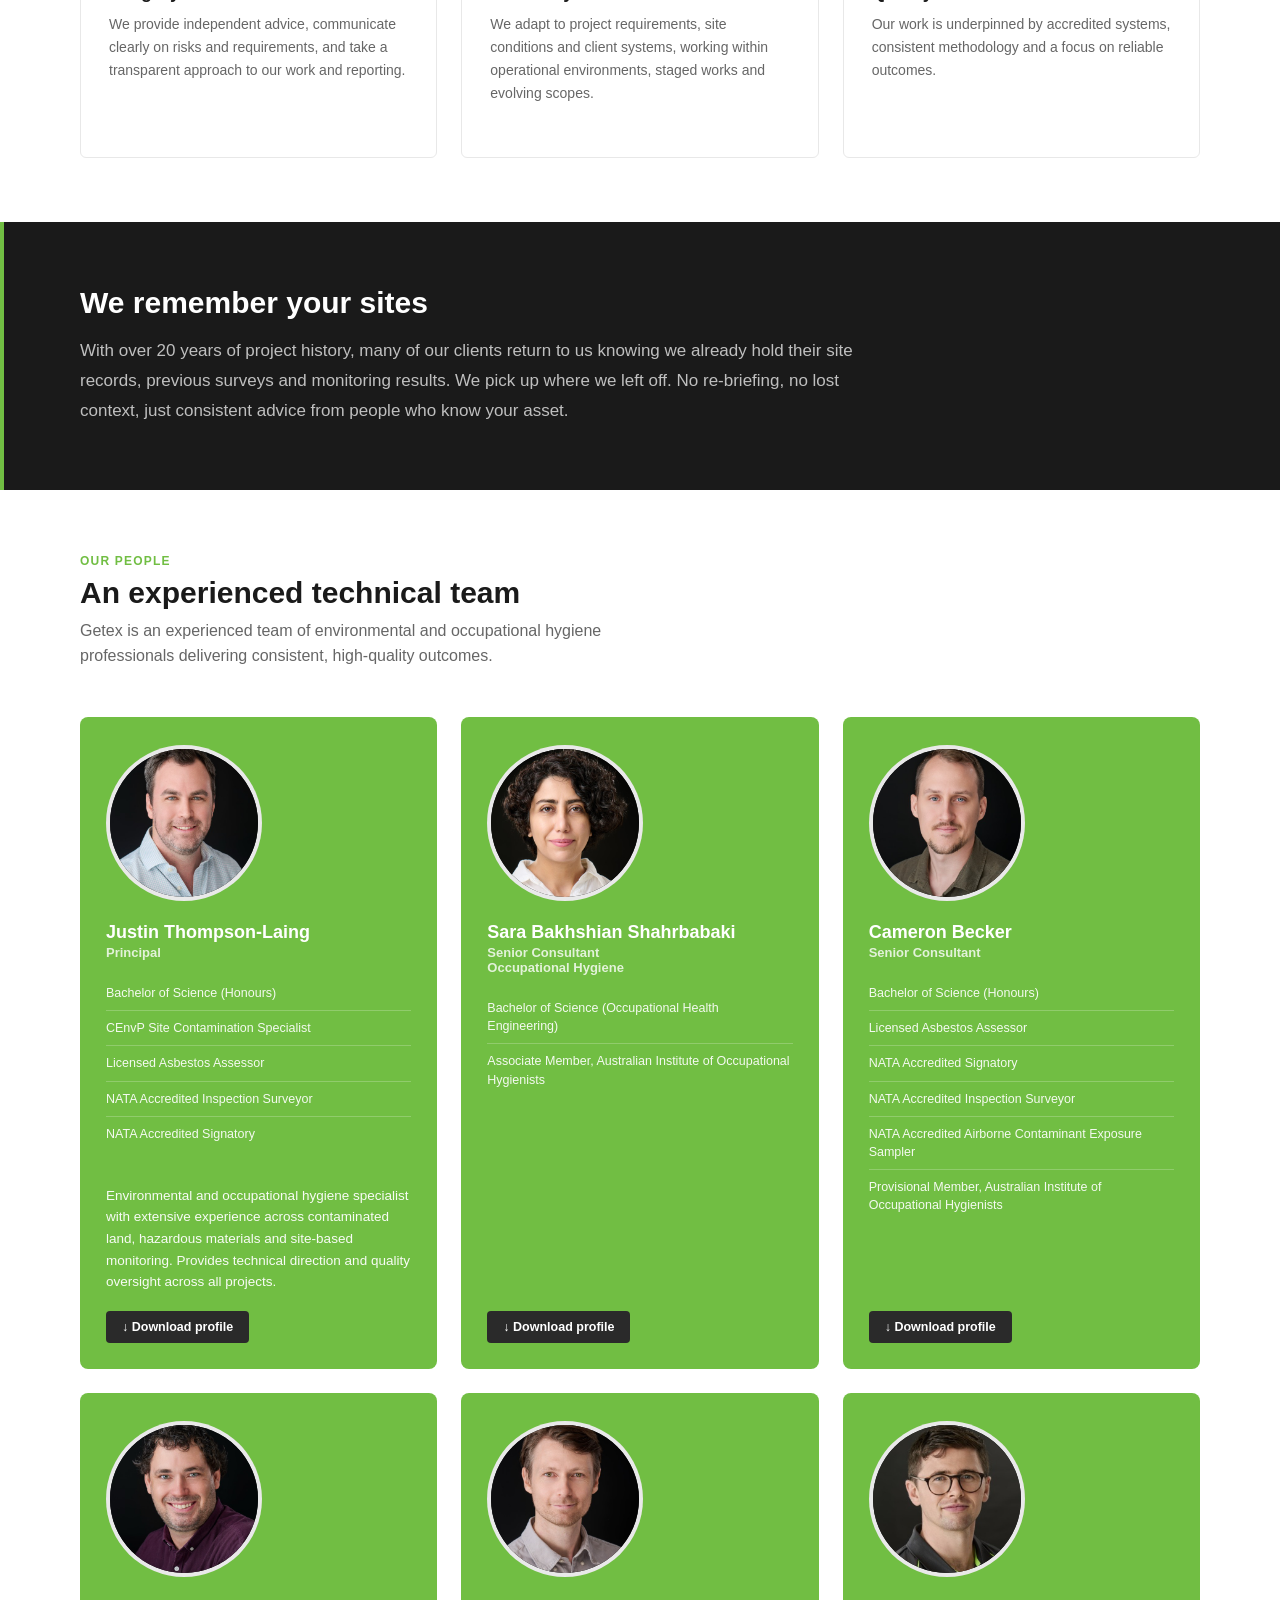
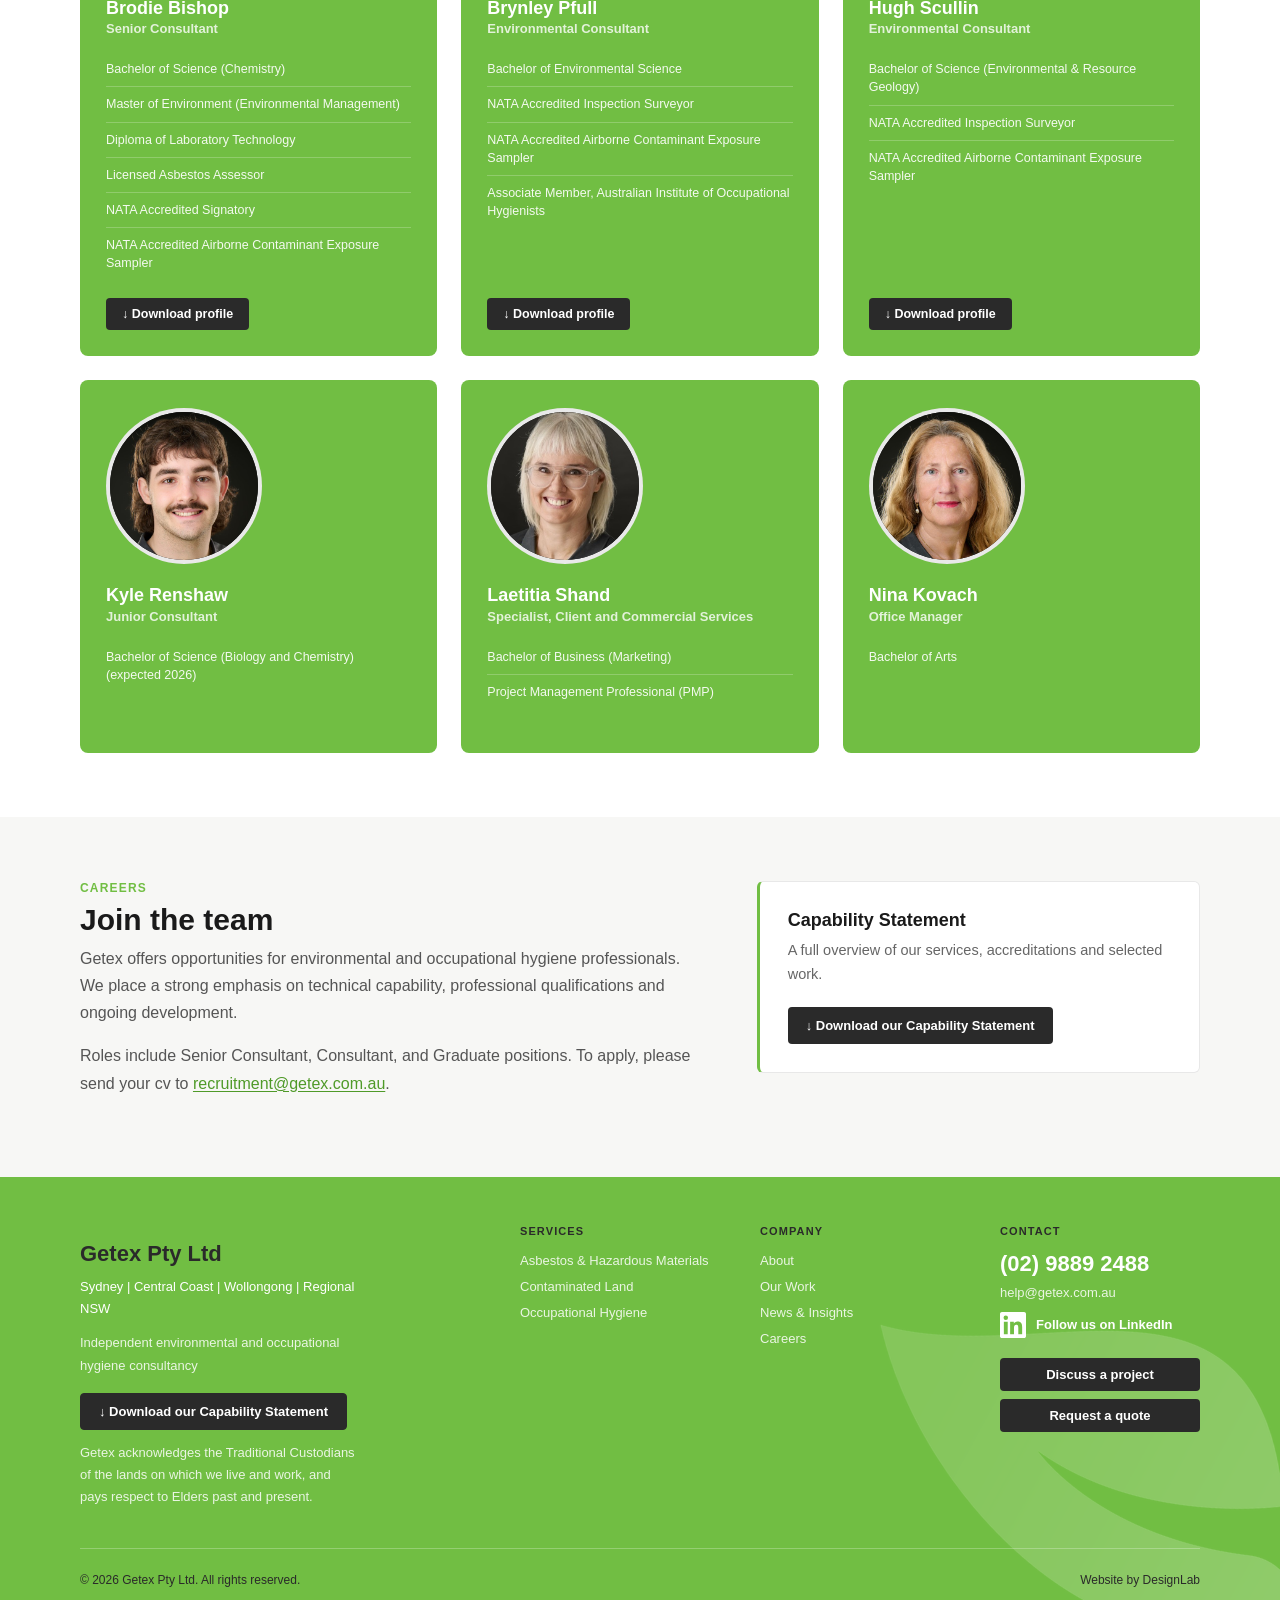
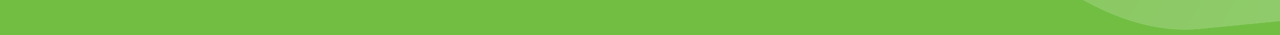
==== commit d192e1c4: "Footer: replace Selected Work with News & Insights Co-Authored-By: Claude Opus 5.5 <noreply@anthropi" ====
--- a/about/index.html
+++ b/about/index.html
@@ -384,7 +384,7 @@
       <ul>
         <li><a href="index.html">About</a></li>
         <li><a href="../sectors/">Our Work</a></li>
-        <li><a href="../index.html#selected-work">Selected Work</a></li>
+        <li><a href="../news/">News &amp; Insights</a></li>
         <li><a href="#careers">Careers</a></li>
       </ul>
     </div>
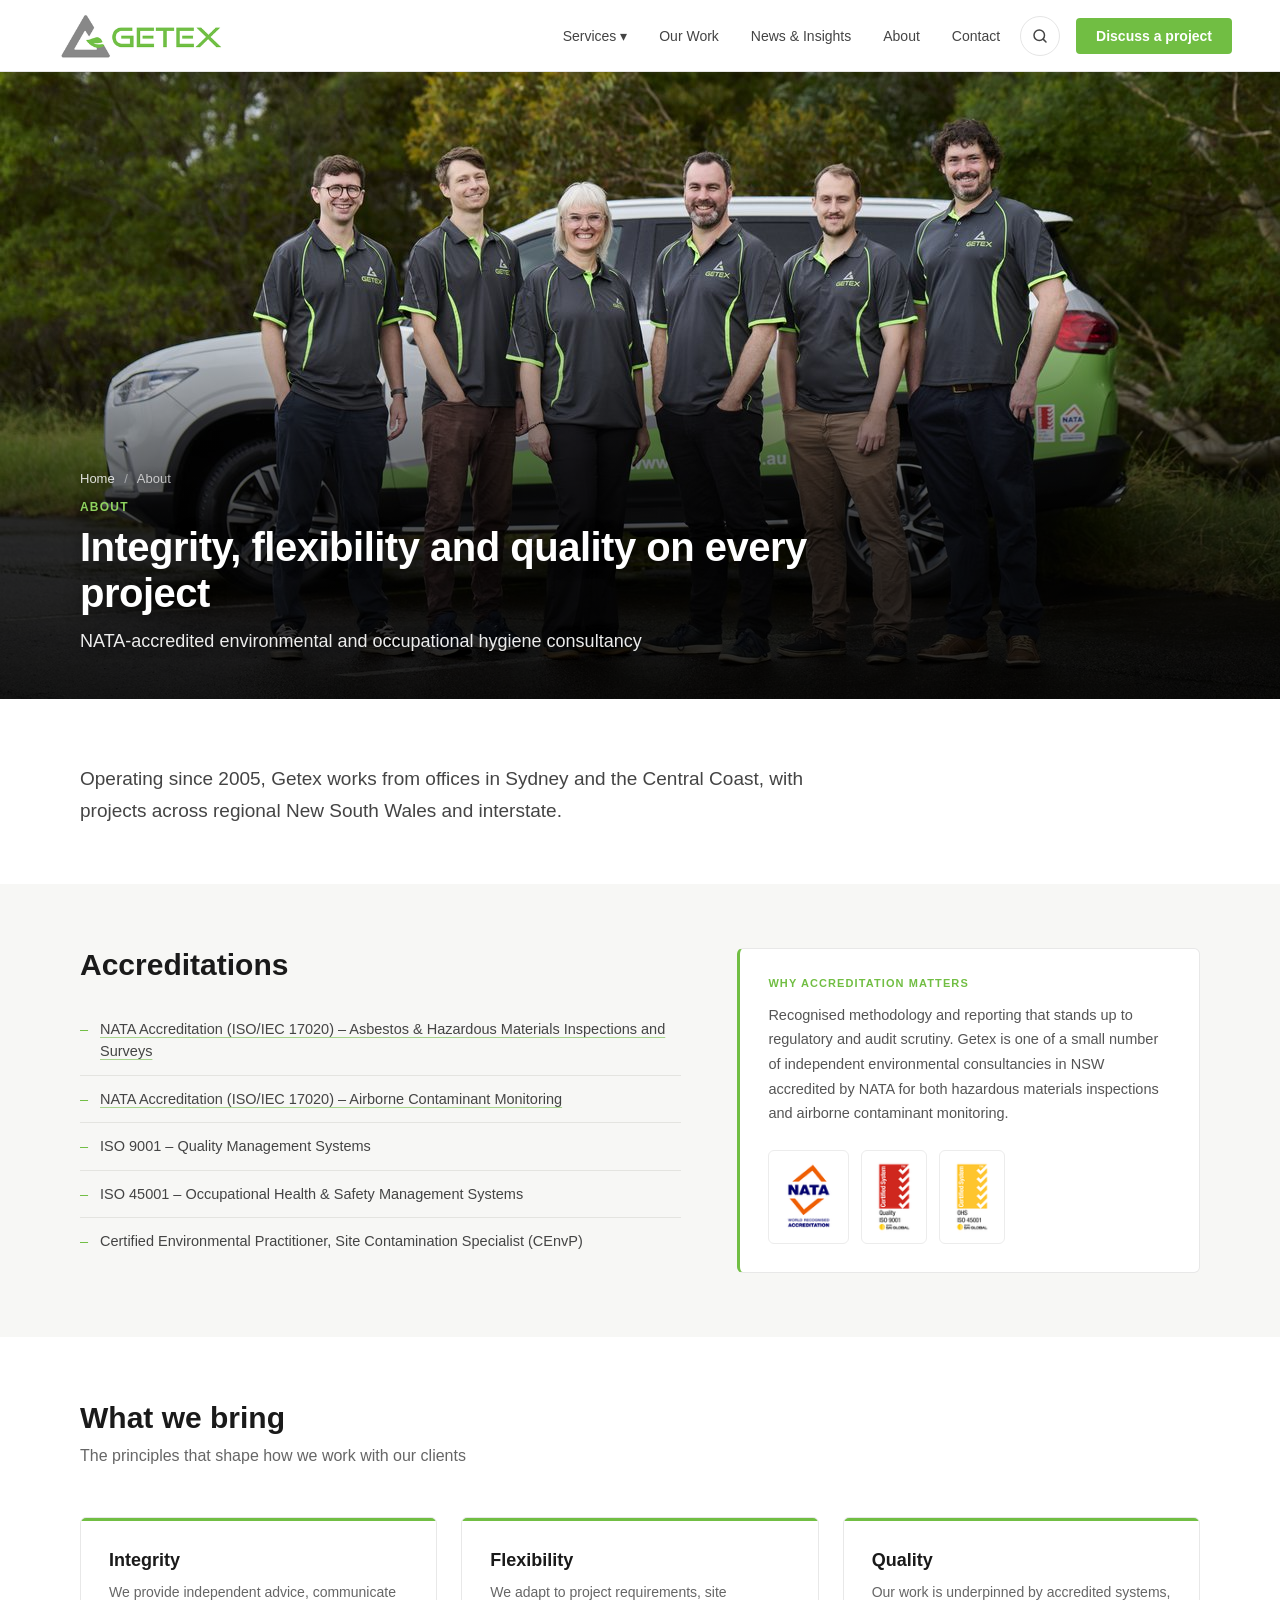
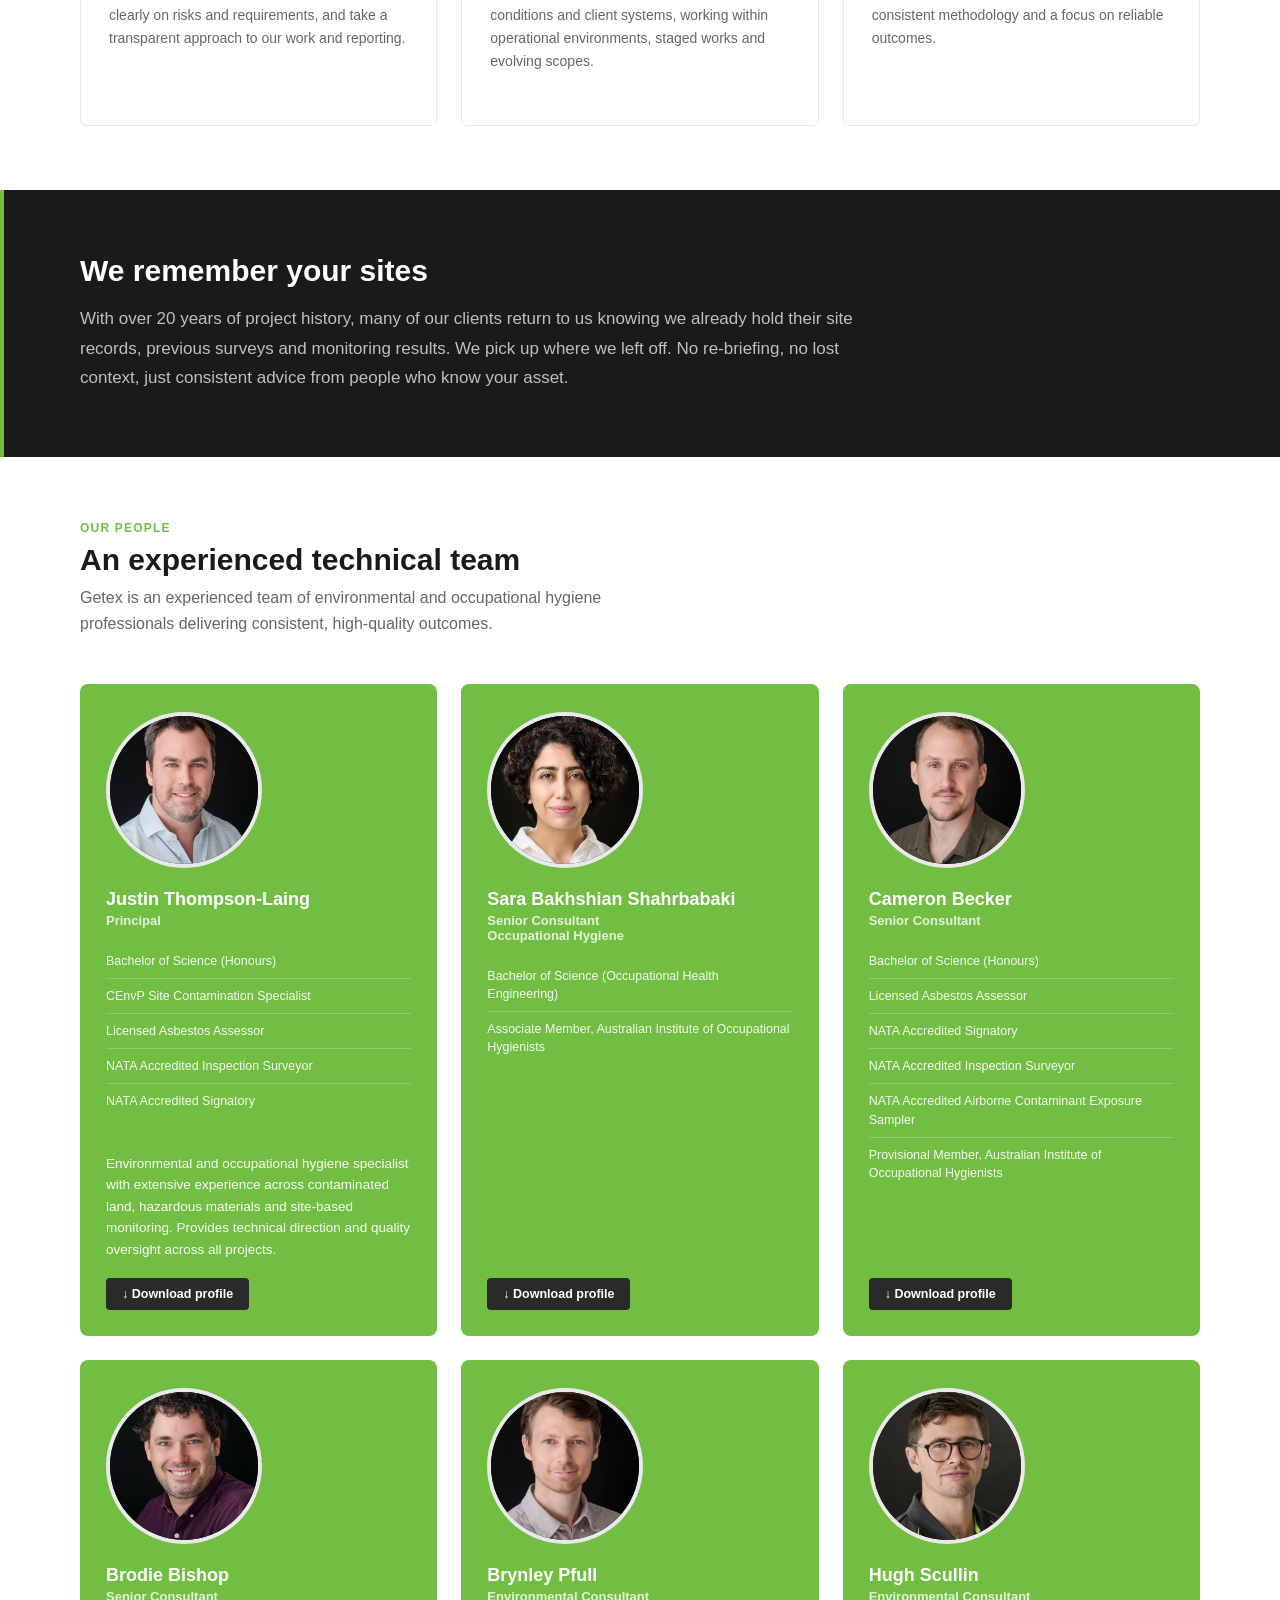
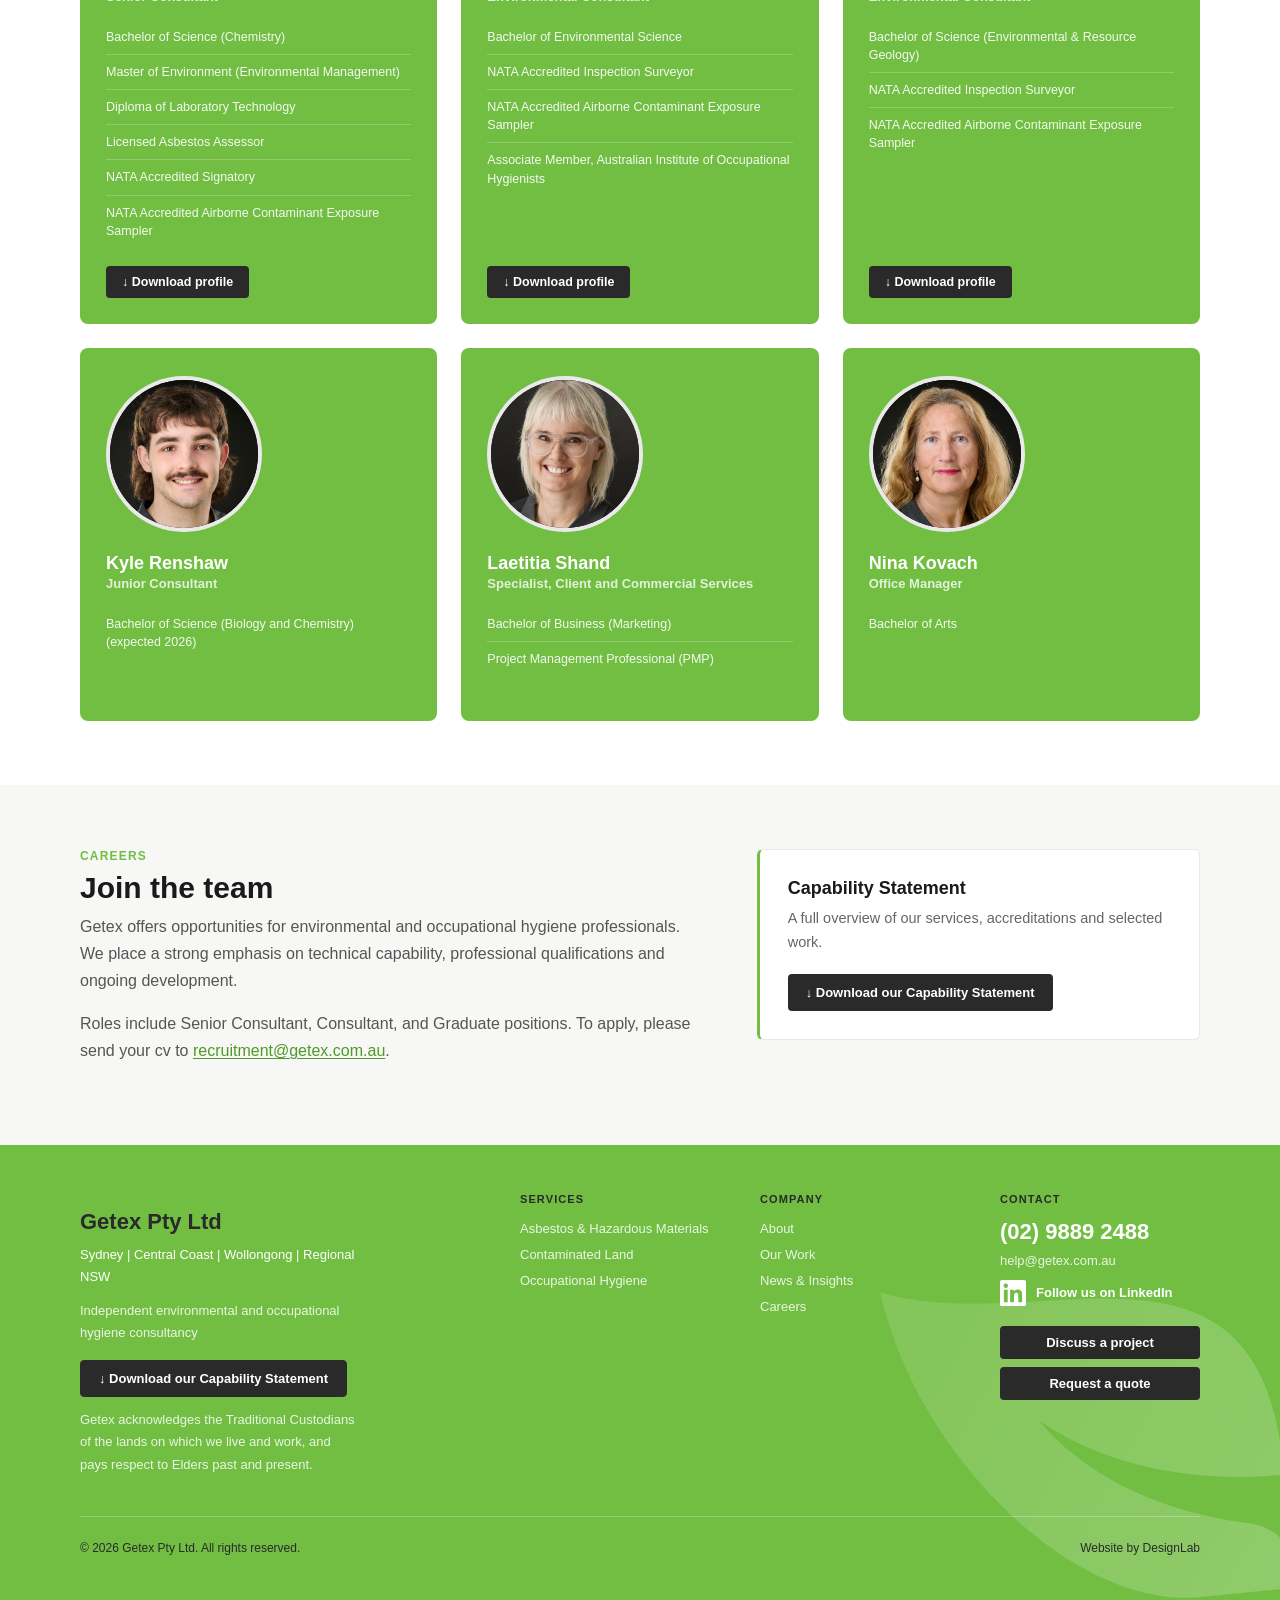
==== commit 6a9cf5a0: "About: drop the first sentence of the intro Co-Authored-By: Claude Opus 5.5 <noreply@anthropic.com>" ====
--- a/about/index.html
+++ b/about/index.html
@@ -159,7 +159,7 @@
 <!-- ===== INTRO ===== -->
 <section class="about-intro">
   <div class="about-intro-inner">
-    <p>Getex specialises in hazardous materials, contaminated land and occupational hygiene. Operating since 2005, Getex works from offices in Sydney and the Central Coast, with projects across regional New South Wales and interstate.</p>
+    <p>Operating since 2005, Getex works from offices in Sydney and the Central Coast, with projects across regional New South Wales and interstate.</p>
   </div>
 </section>
 
